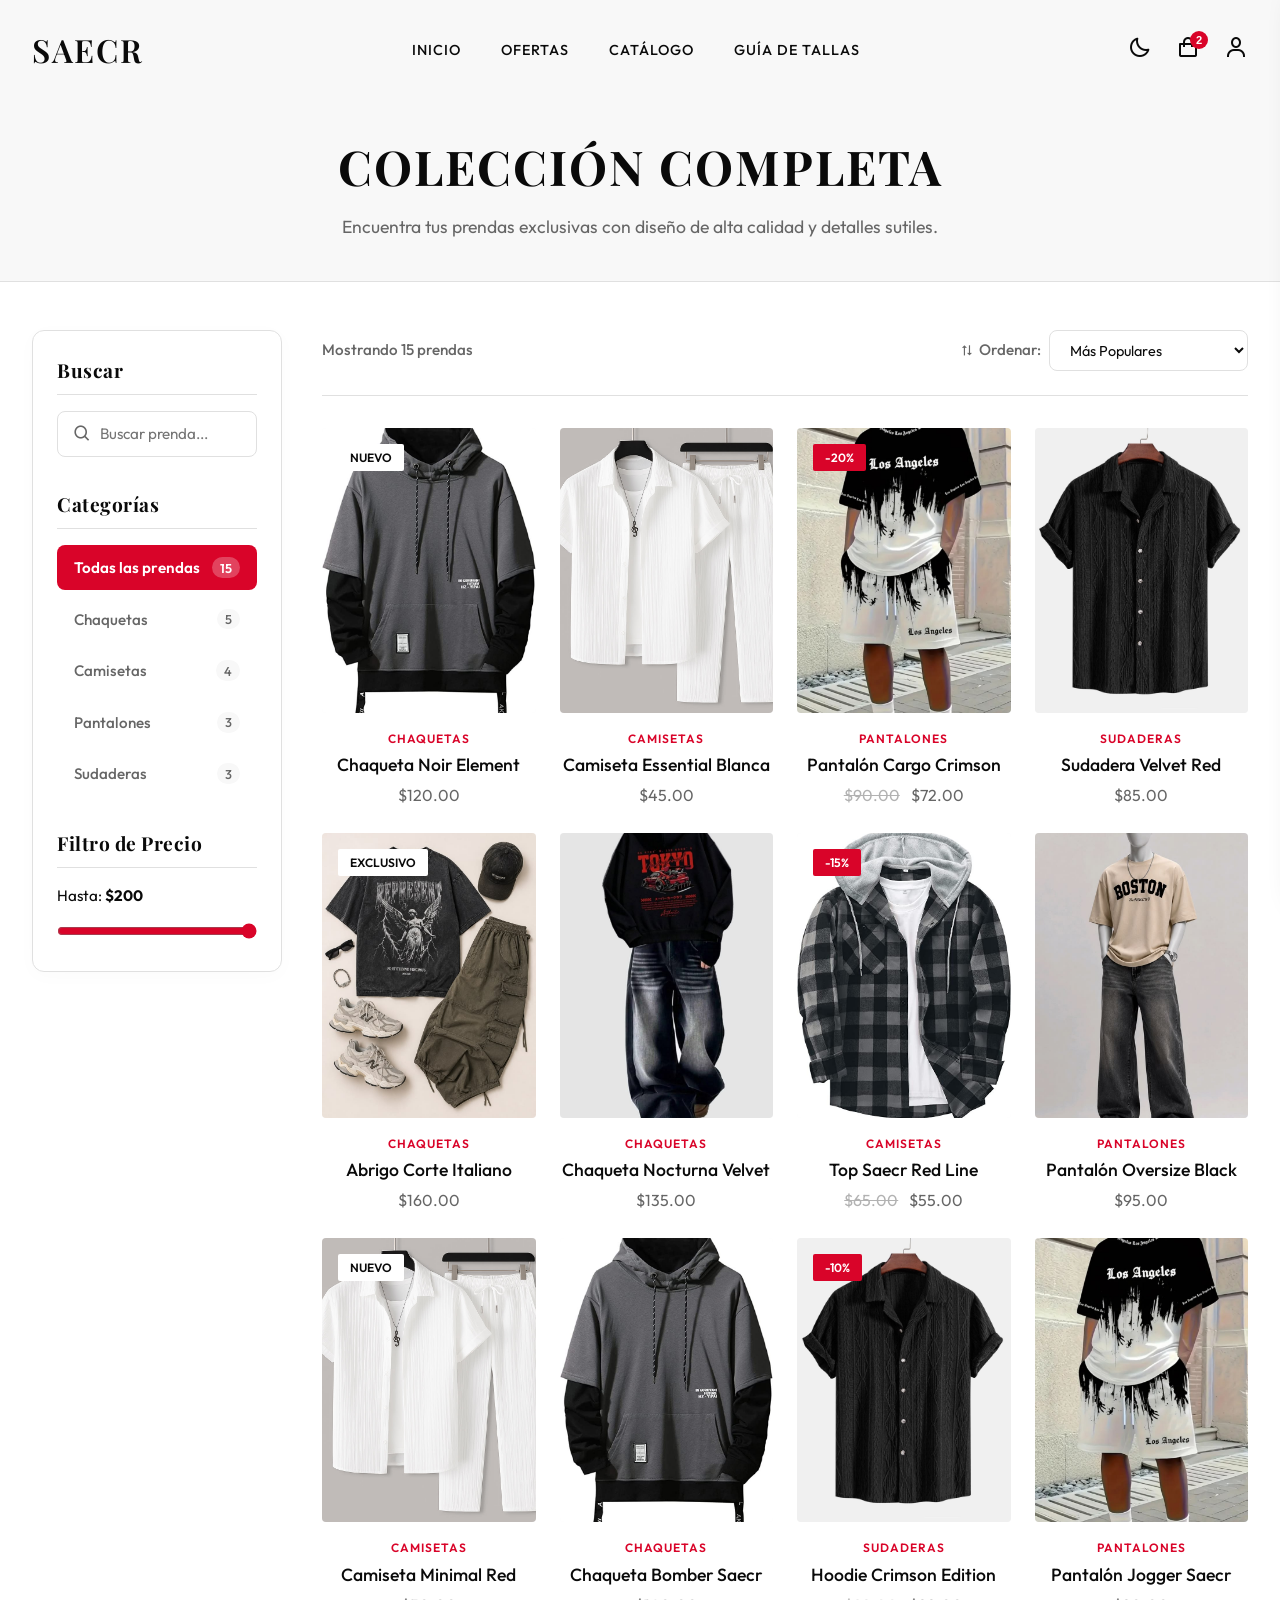
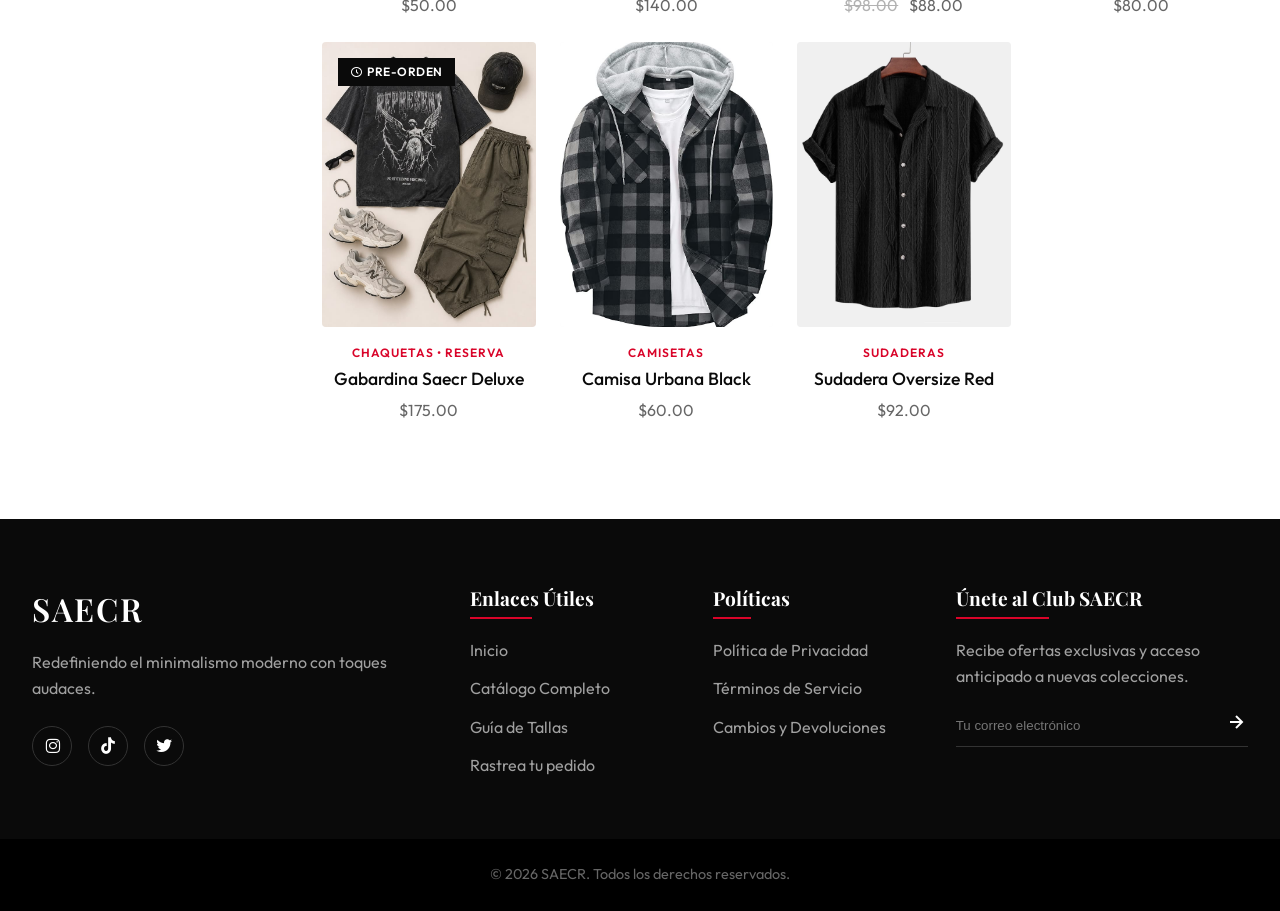
==== catalogo.html @ e9c56025 "Base" ====
<!DOCTYPE html>
<html lang="es">
<head>
    <meta charset="UTF-8">
    <meta name="viewport" content="width=device-width, initial-scale=1.0">
    <title>SAECR | Catálogo Completo</title>
    <!-- Google Fonts -->
    <link rel="preconnect" href="https://fonts.googleapis.com">
    <link rel="preconnect" href="https://fonts.gstatic.com" crossorigin>
    <link href="https://fonts.googleapis.com/css2?family=Outfit:wght@300;400;500;600&family=Playfair+Display:ital,wght@0,400;0,600;1,400&display=swap" rel="stylesheet">
    <!-- Boxicons -->
    <link href='https://unpkg.com/boxicons@2.1.4/css/boxicons.min.css' rel='stylesheet'>
    <link rel="stylesheet" href="styles.css">
</head>
<body class="light-mode">
    <!-- Navigation -->
    <nav class="navbar scrolled" id="navbar">
        <div class="nav-container">
            <a href="index.html" class="logo">SAECR</a>
            <ul class="nav-links">
                <li><a href="index.html#inicio">Inicio</a></li>
                <li><a href="index.html#ofertas">Ofertas</a></li>
                <li><a href="catalogo.html" class="active">Catálogo</a></li>
                <li><a href="tallas.html">Guía de Tallas</a></li>
            </ul>
            <div class="nav-actions">
                <button id="theme-toggle" class="icon-btn" aria-label="Cambiar tema">
                    <i class='bx bx-moon'></i>
                </button>
                <button class="icon-btn cart-toggle-btn" aria-label="Carrito" id="cart-toggle">
                    <i class='bx bx-shopping-bag'></i>
                    <span class="cart-count-badge">2</span>
                </button>
                <a href="perfil.html" class="icon-btn" id="user-btn" title="Mi Cuenta / Iniciar Sesión">
                    <i class='bx bx-user'></i>
                </a>
                <button class="icon-btn mobile-toggle" id="mobile-toggle">
                    <i class='bx bx-menu'></i>
                </button>
            </div>
        </div>
    </nav>

    <!-- Mobile Menu Overlay -->
    <div class="mobile-menu" id="mobile-menu">
        <ul class="mobile-links">
            <li><a href="index.html#inicio">Inicio</a></li>
            <li><a href="index.html#ofertas">Ofertas</a></li>
            <li><a href="catalogo.html">Catálogo</a></li>
            <li><a href="tallas.html">Guía de Tallas</a></li>
        </ul>
    </div>

    <!-- Catalog Page Header -->
    <header class="catalog-header-banner">
        <div class="container">
            <h1 class="catalog-header-title">COLECCIÓN COMPLETA</h1>
            <p class="catalog-header-subtitle">Encuentra tus prendas exclusivas con diseño de alta calidad y detalles sutiles.</p>
        </div>
    </header>

    <!-- Main Catalog Section with Sidebar -->
    <main class="section catalog-main-section">
        <div class="container catalog-layout">
            
            <!-- Sidebar Filters (Panel Lateral) -->
            <aside class="catalog-sidebar">
                <div class="sidebar-block">
                    <h3 class="sidebar-title">Buscar</h3>
                    <div class="search-box">
                        <i class='bx bx-search search-icon'></i>
                        <input type="text" id="catalog-search" placeholder="Buscar prenda...">
                    </div>
                </div>

                <div class="sidebar-block">
                    <h3 class="sidebar-title">Categorías</h3>
                    <ul class="category-list" id="category-filters">
                        <li>
                            <button class="category-link active" data-category="todos">
                                <span>Todas las prendas</span>
                                <span class="category-count">15</span>
                            </button>
                        </li>
                        <li>
                            <button class="category-link" data-category="chaquetas">
                                <span>Chaquetas</span>
                                <span class="category-count">5</span>
                            </button>
                        </li>
                        <li>
                            <button class="category-link" data-category="camisetas">
                                <span>Camisetas</span>
                                <span class="category-count">4</span>
                            </button>
                        </li>
                        <li>
                            <button class="category-link" data-category="pantalones">
                                <span>Pantalones</span>
                                <span class="category-count">3</span>
                            </button>
                        </li>
                        <li>
                            <button class="category-link" data-category="sudaderas">
                                <span>Sudaderas</span>
                                <span class="category-count">3</span>
                            </button>
                        </li>
                    </ul>
                </div>

                <div class="sidebar-block">
                    <h3 class="sidebar-title">Filtro de Precio</h3>
                    <div class="price-filter">
                        <div class="price-range-labels">
                            <span>Hasta: <strong id="price-value">$200</strong></span>
                        </div>
                        <input type="range" id="price-range" min="30" max="200" value="200" step="5">
                    </div>
                </div>
            </aside>

            <!-- Main Content Area -->
            <section class="catalog-content">
                <!-- Top Control Bar -->
                <div class="catalog-top-bar">
                    <span id="product-count" class="product-count">Mostrando 15 prendas</span>
                    
                    <div class="sort-box">
                        <label for="sort-select"><i class='bx bx-sort-alt-2'></i> Ordenar:</label>
                        <select id="sort-select">
                            <option value="popular">Más Populares</option>
                            <option value="low-high">Precio: Menor a Mayor</option>
                            <option value="high-low">Precio: Mayor a Menor</option>
                            <option value="name">Nombre: A - Z</option>
                        </select>
                    </div>
                </div>

                <!-- Product Grid -->
                <div class="product-grid catalog-grid-layout" id="catalog-grid">
                    <!-- Product 1 -->
                    <div class="product-card catalog-item" data-category="chaquetas" data-name="chaqueta noir element" data-price="120">
                        <div class="product-image-wrapper">
                            <a href="producto.html"><img src="img/811127fc3b06ed0d25fab4647ac7745e.jpg" alt="Chaqueta Noir Element" class="product-img main-img"></a>
                            <div class="product-badges">
                                <span class="badge badge-new">Nuevo</span>
                            </div>
                            <button class="add-to-cart-btn"><i class='bx bx-shopping-bag'></i> Agregar</button>
                        </div>
                        <div class="product-info">
                            <span class="product-category-tag">Chaquetas</span>
                            <h3 class="product-name"><a href="producto.html">Chaqueta Noir Element</a></h3>
                            <p class="product-price">$120.00</p>
                        </div>
                    </div>

                    <!-- Product 2 -->
                    <div class="product-card catalog-item" data-category="camisetas" data-name="camiseta essential blanca" data-price="45">
                        <div class="product-image-wrapper">
                            <a href="producto.html"><img src="img/92c0b1f370799be083c30d45b7eeafc8.jpg" alt="Camiseta Essential Blanca" class="product-img main-img"></a>
                            <button class="add-to-cart-btn"><i class='bx bx-shopping-bag'></i> Agregar</button>
                        </div>
                        <div class="product-info">
                            <span class="product-category-tag">Camisetas</span>
                            <h3 class="product-name"><a href="producto.html">Camiseta Essential Blanca</a></h3>
                            <p class="product-price">$45.00</p>
                        </div>
                    </div>

                    <!-- Product 3 -->
                    <div class="product-card catalog-item" data-category="pantalones" data-name="pantalon cargo crimson" data-price="72">
                        <div class="product-image-wrapper">
                            <a href="producto.html"><img src="img/ae776e731c3643b9effc28e7f2017b68.jpg" alt="Pantalón Cargo Crimson" class="product-img main-img"></a>
                            <div class="product-badges">
                                <span class="badge badge-sale">-20%</span>
                            </div>
                            <button class="add-to-cart-btn"><i class='bx bx-shopping-bag'></i> Agregar</button>
                        </div>
                        <div class="product-info">
                            <span class="product-category-tag">Pantalones</span>
                            <h3 class="product-name"><a href="producto.html">Pantalón Cargo Crimson</a></h3>
                            <p class="product-price"><span class="old-price">$90.00</span> $72.00</p>
                        </div>
                    </div>

                    <!-- Product 4 -->
                    <div class="product-card catalog-item" data-category="sudaderas" data-name="sudadera velvet red" data-price="85">
                        <div class="product-image-wrapper">
                            <a href="producto.html"><img src="img/bb1aa6fafc914b858361d48c7322bf22.jpg" alt="Sudadera Velvet Red" class="product-img main-img"></a>
                            <button class="add-to-cart-btn"><i class='bx bx-shopping-bag'></i> Agregar</button>
                        </div>
                        <div class="product-info">
                            <span class="product-category-tag">Sudaderas</span>
                            <h3 class="product-name"><a href="producto.html">Sudadera Velvet Red</a></h3>
                            <p class="product-price">$85.00</p>
                        </div>
                    </div>

                    <!-- Product 5 -->
                    <div class="product-card catalog-item" data-category="chaquetas" data-name="abrigo corte italiano" data-price="160">
                        <div class="product-image-wrapper">
                            <a href="producto.html"><img src="img/489f96b5937737e738f3c1789f232bcb.jpg" alt="Abrigo Corte Italiano" class="product-img main-img"></a>
                            <div class="product-badges">
                                <span class="badge badge-new">Exclusivo</span>
                            </div>
                            <button class="add-to-cart-btn"><i class='bx bx-shopping-bag'></i> Agregar</button>
                        </div>
                        <div class="product-info">
                            <span class="product-category-tag">Chaquetas</span>
                            <h3 class="product-name"><a href="producto.html">Abrigo Corte Italiano</a></h3>
                            <p class="product-price">$160.00</p>
                        </div>
                    </div>

                    <!-- Product 6 -->
                    <div class="product-card catalog-item" data-category="chaquetas" data-name="chaqueta nocturna velvet" data-price="135">
                        <div class="product-image-wrapper">
                            <a href="producto.html"><img src="img/6410aaca8434f0db8516faca33340e44.jpg" alt="Chaqueta Nocturna Velvet" class="product-img main-img"></a>
                            <button class="add-to-cart-btn"><i class='bx bx-shopping-bag'></i> Agregar</button>
                        </div>
                        <div class="product-info">
                            <span class="product-category-tag">Chaquetas</span>
                            <h3 class="product-name"><a href="producto.html">Chaqueta Nocturna Velvet</a></h3>
                            <p class="product-price">$135.00</p>
                        </div>
                    </div>

                    <!-- Product 7 -->
                    <div class="product-card catalog-item" data-category="camisetas" data-name="top saecr red line" data-price="55">
                        <div class="product-image-wrapper">
                            <a href="producto.html"><img src="img/ddde149b1134c4387cd174a99b8d2e31.jpg" alt="Top Saecr Red Line" class="product-img main-img"></a>
                            <div class="product-badges">
                                <span class="badge badge-sale">-15%</span>
                            </div>
                            <button class="add-to-cart-btn"><i class='bx bx-shopping-bag'></i> Agregar</button>
                        </div>
                        <div class="product-info">
                            <span class="product-category-tag">Camisetas</span>
                            <h3 class="product-name"><a href="producto.html">Top Saecr Red Line</a></h3>
                            <p class="product-price"><span class="old-price">$65.00</span> $55.00</p>
                        </div>
                    </div>

                    <!-- Product 8 -->
                    <div class="product-card catalog-item" data-category="pantalones" data-name="pantalon saecr oversize black" data-price="95">
                        <div class="product-image-wrapper">
                            <a href="producto.html"><img src="img/bbeba3902ab4b259335b31585e0369e6.jpg" alt="Pantalón Oversize Black" class="product-img main-img"></a>
                            <button class="add-to-cart-btn"><i class='bx bx-shopping-bag'></i> Agregar</button>
                        </div>
                        <div class="product-info">
                            <span class="product-category-tag">Pantalones</span>
                            <h3 class="product-name"><a href="producto.html">Pantalón Oversize Black</a></h3>
                            <p class="product-price">$95.00</p>
                        </div>
                    </div>

                    <!-- Product 9 -->
                    <div class="product-card catalog-item" data-category="camisetas" data-name="camiseta saecr minimal red" data-price="50">
                        <div class="product-image-wrapper">
                            <a href="producto.html"><img src="img/92c0b1f370799be083c30d45b7eeafc8.jpg" alt="Camiseta Minimal Red" class="product-img main-img"></a>
                            <div class="product-badges">
                                <span class="badge badge-new">Nuevo</span>
                            </div>
                            <button class="add-to-cart-btn"><i class='bx bx-shopping-bag'></i> Agregar</button>
                        </div>
                        <div class="product-info">
                            <span class="product-category-tag">Camisetas</span>
                            <h3 class="product-name"><a href="producto.html">Camiseta Minimal Red</a></h3>
                            <p class="product-price">$50.00</p>
                        </div>
                    </div>

                    <!-- Product 10 -->
                    <div class="product-card catalog-item" data-category="chaquetas" data-name="chaqueta bomber saecr" data-price="140">
                        <div class="product-image-wrapper">
                            <a href="producto.html"><img src="img/811127fc3b06ed0d25fab4647ac7745e.jpg" alt="Chaqueta Bomber Saecr" class="product-img main-img"></a>
                            <button class="add-to-cart-btn"><i class='bx bx-shopping-bag'></i> Agregar</button>
                        </div>
                        <div class="product-info">
                            <span class="product-category-tag">Chaquetas</span>
                            <h3 class="product-name"><a href="producto.html">Chaqueta Bomber Saecr</a></h3>
                            <p class="product-price">$140.00</p>
                        </div>
                    </div>

                    <!-- Product 11 -->
                    <div class="product-card catalog-item" data-category="sudaderas" data-name="hoodie crimson edition" data-price="88">
                        <div class="product-image-wrapper">
                            <a href="producto.html"><img src="img/bb1aa6fafc914b858361d48c7322bf22.jpg" alt="Hoodie Crimson Edition" class="product-img main-img"></a>
                            <div class="product-badges">
                                <span class="badge badge-sale">-10%</span>
                            </div>
                            <button class="add-to-cart-btn"><i class='bx bx-shopping-bag'></i> Agregar</button>
                        </div>
                        <div class="product-info">
                            <span class="product-category-tag">Sudaderas</span>
                            <h3 class="product-name"><a href="producto.html">Hoodie Crimson Edition</a></h3>
                            <p class="product-price"><span class="old-price">$98.00</span> $88.00</p>
                        </div>
                    </div>

                    <!-- Product 12 -->
                    <div class="product-card catalog-item" data-category="pantalones" data-name="pantalon jogger saecr" data-price="80">
                        <div class="product-image-wrapper">
                            <a href="producto.html"><img src="img/ae776e731c3643b9effc28e7f2017b68.jpg" alt="Pantalón Jogger Saecr" class="product-img main-img"></a>
                            <button class="add-to-cart-btn"><i class='bx bx-shopping-bag'></i> Agregar</button>
                        </div>
                        <div class="product-info">
                            <span class="product-category-tag">Pantalones</span>
                            <h3 class="product-name"><a href="producto.html">Pantalón Jogger Saecr</a></h3>
                            <p class="product-price">$80.00</p>
                        </div>
                    </div>

                    <!-- Product 13 -->
                    <div class="product-card catalog-item" data-category="chaquetas" data-name="gabardina saecr deluxe" data-price="175">
                        <div class="product-image-wrapper">
                            <a href="producto.html"><img src="img/489f96b5937737e738f3c1789f232bcb.jpg" alt="Gabardina Saecr Deluxe" class="product-img main-img"></a>
                            <div class="product-badges">
                                <span class="badge badge-preorder"><i class='bx bx-time-five'></i> Pre-Orden</span>
                            </div>
                            <button class="add-to-cart-btn"><i class='bx bx-time-five'></i> Pre-Ordenar</button>
                        </div>
                        <div class="product-info">
                            <span class="product-category-tag">Chaquetas • Reserva</span>
                            <h3 class="product-name"><a href="producto.html">Gabardina Saecr Deluxe</a></h3>
                            <p class="product-price">$175.00</p>
                        </div>
                    </div>

                    <!-- Product 14 -->
                    <div class="product-card catalog-item" data-category="camisetas" data-name="camisa urbana saecr black" data-price="60">
                        <div class="product-image-wrapper">
                            <a href="producto.html"><img src="img/ddde149b1134c4387cd174a99b8d2e31.jpg" alt="Camisa Urbana Black" class="product-img main-img"></a>
                            <button class="add-to-cart-btn"><i class='bx bx-shopping-bag'></i> Agregar</button>
                        </div>
                        <div class="product-info">
                            <span class="product-category-tag">Camisetas</span>
                            <h3 class="product-name"><a href="producto.html">Camisa Urbana Black</a></h3>
                            <p class="product-price">$60.00</p>
                        </div>
                    </div>

                    <!-- Product 15 -->
                    <div class="product-card catalog-item" data-category="sudaderas" data-name="sudadera saecr oversize red" data-price="92">
                        <div class="product-image-wrapper">
                            <a href="producto.html"><img src="img/bb1aa6fafc914b858361d48c7322bf22.jpg" alt="Sudadera Oversize Red" class="product-img main-img"></a>
                            <button class="add-to-cart-btn"><i class='bx bx-shopping-bag'></i> Agregar</button>
                        </div>
                        <div class="product-info">
                            <span class="product-category-tag">Sudaderas</span>
                            <h3 class="product-name"><a href="producto.html">Sudadera Oversize Red</a></h3>
                            <p class="product-price">$92.00</p>
                        </div>
                    </div>
                </div>

                <!-- No Results Message -->
                <div id="no-results" class="no-results-msg" style="display: none;">
                    <i class='bx bx-search-alt-2'></i>
                    <h3>No se encontraron resultados</h3>
                    <p>Intenta buscando con otro nombre o ajustando los filtros laterales.</p>
                </div>
            </section>
        </div>
    </main>

    <!-- Footer -->
    <footer class="footer">
        <div class="container footer-grid">
            <div class="footer-brand">
                <h2 class="logo">SAECR</h2>
                <p>Redefiniendo el minimalismo moderno con toques audaces.</p>
                <div class="social-links">
                    <a href="#"><i class='bx bxl-instagram'></i></a>
                    <a href="#"><i class='bx bxl-tiktok'></i></a>
                    <a href="#"><i class='bx bxl-twitter'></i></a>
                </div>
            </div>
            <div class="footer-links">
                <h3>Enlaces Útiles</h3>
                <ul>
                    <li><a href="index.html#inicio">Inicio</a></li>
                    <li><a href="catalogo.html">Catálogo Completo</a></li>
                    <li><a href="index.html#tallas">Guía de Tallas</a></li>
                    <li><a href="#">Rastrea tu pedido</a></li>
                </ul>
            </div>
            <div class="footer-links">
                <h3>Políticas</h3>
                <ul>
                    <li><a href="#">Política de Privacidad</a></li>
                    <li><a href="#">Términos de Servicio</a></li>
                    <li><a href="#">Cambios y Devoluciones</a></li>
                </ul>
            </div>
            <div class="footer-newsletter">
                <h3>Únete al Club SAECR</h3>
                <p>Recibe ofertas exclusivas y acceso anticipado a nuevas colecciones.</p>
                <form class="newsletter-form">
                    <input type="email" placeholder="Tu correo electrónico" required>
                    <button type="submit"><i class='bx bx-right-arrow-alt'></i></button>
                </form>
            </div>
        </div>
        <div class="footer-bottom">
            <p>&copy; 2026 SAECR. Todos los derechos reservados.</p>
    <!-- Side Shopping Cart Drawer (Carrito de Compras Flotante) -->
    <div class="cart-overlay" id="cart-overlay"></div>
    <aside class="cart-drawer" id="cart-drawer">
        <div class="cart-drawer-header">
            <h3><i class='bx bx-shopping-bag'></i> Mi Carrito (<span id="cart-drawer-count">2</span>)</h3>
            <button class="close-cart-btn" id="close-cart"><i class='bx bx-x'></i></button>
        </div>

        <div class="cart-drawer-items" id="cart-drawer-items">
            <!-- Item 1 -->
            <div class="cart-item">
                <a href="producto.html"><img src="img/811127fc3b06ed0d25fab4647ac7745e.jpg" alt="Chaqueta Noir Element" class="cart-item-img"></a>
                <div class="cart-item-details">
                    <span class="cart-item-category">Colección Urbana</span>
                    <h4 class="cart-item-title"><a href="producto.html">Chaqueta Noir Element</a></h4>
                    <span class="cart-item-meta">Talla: <strong>M</strong> | Color: <strong>Negro Noir</strong></span>
                    <span class="cart-item-meta">Ref: #SAE-811</span>
                    <div class="cart-item-price-row">
                        <span class="cart-item-price">$120.00</span>
                        <div class="cart-item-qty">
                            <button class="item-qty-btn decrease-qty"><i class='bx bx-minus'></i></button>
                            <span class="item-qty">1</span>
                            <button class="item-qty-btn increase-qty"><i class='bx bx-plus'></i></button>
                        </div>
                    </div>
                    <a href="producto.html" class="cart-view-detail-btn"><i class='bx bx-show-alt'></i> Ver detalle completo</a>
                </div>
                <button class="remove-item-btn" title="Eliminar"><i class='bx bx-trash'></i></button>
            </div>

            <!-- Item 2 -->
            <div class="cart-item">
                <a href="producto.html"><img src="img/92c0b1f370799be083c30d45b7eeafc8.jpg" alt="Camiseta Essential Blanca" class="cart-item-img"></a>
                <div class="cart-item-details">
                    <span class="cart-item-category">Básicos SAECR</span>
                    <h4 class="cart-item-title"><a href="producto.html">Camiseta Essential Blanca</a></h4>
                    <span class="cart-item-meta">Talla: <strong>L</strong> | Color: <strong>Blanco Marfil</strong></span>
                    <span class="cart-item-meta">Ref: #SAE-92c</span>
                    <div class="cart-item-price-row">
                        <span class="cart-item-price">$45.00</span>
                        <div class="cart-item-qty">
                            <button class="item-qty-btn decrease-qty"><i class='bx bx-minus'></i></button>
                            <span class="item-qty">1</span>
                            <button class="item-qty-btn increase-qty"><i class='bx bx-plus'></i></button>
                        </div>
                    </div>
                    <a href="producto.html" class="cart-view-detail-btn"><i class='bx bx-show-alt'></i> Ver detalle completo</a>
                </div>
                <button class="remove-item-btn" title="Eliminar"><i class='bx bx-trash'></i></button>
            </div>
        </div>

        <div class="cart-drawer-footer">
            <div class="cart-summary-line">
                <span>Subtotal</span>
                <strong id="cart-subtotal">$165.00</strong>
            </div>
            <div class="cart-summary-line">
                <span>Envío</span>
                <span class="free-shipping-tag">Gratis</span>
            </div>
            <p class="cart-tax-notice">Impuestos calculados en la pantalla de pago.</p>

            <button class="btn btn-primary checkout-btn">Proceder al Pago <i class='bx bx-right-arrow-alt'></i></button>
            <a href="catalogo.html" class="continue-shopping">Continuar Comprando</a>
        </div>
    </aside>

    <script src="script.js"></script>
    <script src="catalogo.js"></script>
</body>
</html>
---- styles.css ----
/* Base & Variables */
:root {
    --font-primary: 'Outfit', sans-serif;
    --font-secondary: 'Playfair Display', serif;

    /* Light Mode */
    --bg-color: #ffffff;
    --bg-secondary: #f8f8f8;
    --text-color: #0a0a0a;
    --text-muted: #666666;
    --primary-color: #d90429;
    /* Elegant Red */
    --primary-hover: #ef233c;
    --border-color: #e0e0e0;
    --card-bg: #ffffff;

    --transition-slow: all 0.5s cubic-bezier(0.25, 0.8, 0.25, 1);
    --transition-fast: all 0.3s ease;
}

body.dark-mode {
    --bg-color: #0a0a0a;
    --bg-secondary: #141414;
    --text-color: #ffffff;
    --text-muted: #a0a0a0;
    --primary-color: #ef233c;
    --primary-hover: #d90429;
    --border-color: #333333;
    --card-bg: #111111;
}

* {
    margin: 0;
    padding: 0;
    box-sizing: border-box;
}

html {
    scroll-behavior: smooth;
}

/* Custom Sleek & Modern Scrollbar */
::-webkit-scrollbar {
    width: 8px;
    height: 8px;
}

::-webkit-scrollbar-track {
    background: var(--bg-color);
}

::-webkit-scrollbar-thumb {
    background: var(--border-color);
    border-radius: 10px;
    border: 2px solid var(--bg-color);
    transition: background 0.3s ease;
}

::-webkit-scrollbar-thumb:hover {
    background: var(--primary-color);
}

/* Firefox Scrollbar Styling */
* {
    scrollbar-width: thin;
    scrollbar-color: var(--border-color) var(--bg-color);
}

body {
    font-family: var(--font-primary);
    background-color: var(--bg-color);
    color: var(--text-color);
    line-height: 1.6;
    transition: background-color 0.4s ease, color 0.4s ease;
    overflow-x: hidden;
}

a {
    text-decoration: none;
    color: inherit;
    transition: var(--transition-fast);
}

ul {
    list-style: none;
}

.container {
    max-width: 1280px;
    margin: 0 auto;
    padding: 0 2rem;
}

.section {
    padding: 6rem 0;
}

.bg-secondary {
    background-color: var(--bg-secondary);
}

.section-header {
    margin-bottom: 3rem;
    display: flex;
    justify-content: space-between;
    align-items: flex-end;
}

.section-header.center {
    justify-content: center;
    align-items: center;
    text-align: center;
    flex-direction: column;
}

.section-title {
    font-family: var(--font-secondary);
    font-size: 2.5rem;
    font-weight: 600;
    letter-spacing: -0.02em;
}

.section-subtitle {
    color: var(--text-muted);
    margin-top: 0.5rem;
    font-size: 1.1rem;
}

.view-all {
    font-weight: 500;
    display: flex;
    align-items: center;
    gap: 0.5rem;
    color: var(--text-muted);
}

.view-all:hover {
    color: var(--primary-color);
}

/* Buttons */
.btn {
    display: inline-block;
    padding: 1rem 2rem;
    font-size: 1rem;
    font-weight: 500;
    text-transform: uppercase;
    letter-spacing: 1px;
    border: none;
    cursor: pointer;
    transition: var(--transition-fast);
}

.btn-primary {
    background-color: var(--primary-color);
    color: #ffffff;
}

.btn-primary:hover {
    background-color: var(--primary-hover);
    transform: translateY(-2px);
    box-shadow: 0 10px 20px rgba(217, 4, 41, 0.2);
}

.icon-btn {
    background: transparent;
    border: none;
    color: var(--text-color);
    font-size: 1.5rem;
    cursor: pointer;
    transition: var(--transition-fast);
}

.icon-btn:hover {
    color: var(--primary-color);
}

/* Navigation */
.navbar {
    position: fixed;
    top: 0;
    left: 0;
    width: 100%;
    z-index: 1000;
    padding: 1.5rem 0;
    transition: var(--transition-fast);
    background: transparent;
}

.navbar.scrolled {
    background: rgba(var(--bg-color), 0.9);
    backdrop-filter: blur(10px);
    -webkit-backdrop-filter: blur(10px);
    padding: 1rem 0;
    background-color: var(--bg-color);
    /* Fallback */
    box-shadow: 0 2px 10px rgba(0, 0, 0, 0.05);
}

body.dark-mode .navbar.scrolled {
    box-shadow: 0 2px 10px rgba(0, 0, 0, 0.5);
}

.nav-container {
    max-width: 1400px;
    margin: 0 auto;
    padding: 0 2rem;
    display: flex;
    justify-content: space-between;
    align-items: center;
}

.logo {
    font-family: var(--font-secondary);
    font-size: 2rem;
    font-weight: 600;
    letter-spacing: 2px;
}

.nav-links {
    display: flex;
    gap: 2.5rem;
}

.nav-links a {
    font-weight: 500;
    text-transform: uppercase;
    letter-spacing: 1px;
    font-size: 0.9rem;
    position: relative;
}

.nav-links a::after {
    content: '';
    position: absolute;
    bottom: -5px;
    left: 0;
    width: 0;
    height: 2px;
    background-color: var(--primary-color);
    transition: var(--transition-fast);
}

.nav-links a:hover::after {
    width: 100%;
}

.nav-actions {
    display: flex;
    gap: 1.5rem;
    align-items: center;
}

.mobile-toggle {
    display: none;
}

.mobile-menu {
    position: fixed;
    top: 0;
    left: 0;
    width: 100%;
    height: 100vh;
    background-color: var(--bg-color);
    z-index: 999;
    display: flex;
    align-items: center;
    justify-content: center;
    opacity: 0;
    visibility: hidden;
    transition: var(--transition-fast);
}

.mobile-menu.active {
    opacity: 1;
    visibility: visible;
}

.mobile-links {
    text-align: center;
    display: flex;
    flex-direction: column;
    gap: 2rem;
}

.mobile-links a {
    font-family: var(--font-secondary);
    font-size: 2rem;
}

/* Hero Header / Brand Banner */
.hero-section {
    position: relative;
    height: 85vh;
    min-height: 550px;
    overflow: hidden;
    background-size: cover;
    background-position: center;
    display: flex;
    align-items: center;
    justify-content: center;
}

.hero-overlay {
    position: absolute;
    inset: 0;
    background: linear-gradient(180deg, rgba(0, 0, 0, 0.4) 0%, rgba(0, 0, 0, 0.7) 100%);
}

.hero-content {
    position: relative;
    z-index: 2;
    text-align: center;
    color: #ffffff;
    max-width: 850px;
    padding: 0 2rem;
}

.hero-badge {
    display: inline-block;
    padding: 0.4rem 1.2rem;
    font-size: 0.85rem;
    font-weight: 600;
    letter-spacing: 2px;
    background: rgba(255, 255, 255, 0.15);
    backdrop-filter: blur(8px);
    border: 1px solid rgba(255, 255, 255, 0.3);
    border-radius: 30px;
    margin-bottom: 1.5rem;
    color: #ffffff;
}

.hero-title {
    font-family: var(--font-secondary);
    font-size: 6rem;
    line-height: 1;
    letter-spacing: 4px;
    margin-bottom: 1rem;
    text-shadow: 0 4px 15px rgba(0, 0, 0, 0.4);
}

.hero-subtitle {
    font-size: 1.3rem;
    margin-bottom: 2.5rem;
    font-weight: 300;
    letter-spacing: 1px;
    color: rgba(255, 255, 255, 0.9);
}

.hero-cta-group {
    display: flex;
    gap: 1.2rem;
    justify-content: center;
    flex-wrap: wrap;
}

.btn-outline {
    background: transparent;
    border: 1px solid #ffffff;
    color: #ffffff;
}

.btn-outline:hover {
    background: #ffffff;
    color: #000000;
    transform: translateY(-2px);
}

/* Offers Carousel Section */
.offers-carousel-section {
    padding: 4rem 0 6rem 0;
}

.carousel-wrapper {
    position: relative;
    height: 480px;
    border-radius: 16px;
    overflow: hidden;
    box-shadow: 0 20px 45px rgba(0, 0, 0, 0.18);
    user-select: none;
    -webkit-user-select: none;
}

.carousel-container {
    width: 100%;
    height: 100%;
    position: relative;
}

.carousel-slide {
    position: absolute;
    top: 0;
    left: 0;
    width: 100%;
    height: 100%;
    background-size: cover;
    background-position: center;
    opacity: 0;
    transition: opacity 0.8s cubic-bezier(0.4, 0, 0.2, 1), transform 0.8s cubic-bezier(0.4, 0, 0.2, 1);
    transform: scale(1.03);
    display: flex;
    align-items: center;
    justify-content: center;
}

.carousel-slide::before {
    content: '';
    position: absolute;
    inset: 0;
    background: linear-gradient(90deg, rgba(0, 0, 0, 0.75) 0%, rgba(0, 0, 0, 0.2) 100%);
}

.carousel-slide.active {
    opacity: 1;
    z-index: 1;
    transform: scale(1);
}

.carousel-content {
    position: relative;
    z-index: 2;
    text-align: left;
    color: #ffffff;
    max-width: 650px;
    padding: 0 3.5rem;
    margin-right: auto;
}

.slide-title {
    font-family: var(--font-secondary);
    font-size: 3rem;
    line-height: 1.15;
    margin: 1rem 0;
    text-shadow: 0 2px 10px rgba(0, 0, 0, 0.3);
}

.slide-subtitle {
    font-size: 1.15rem;
    margin-bottom: 2rem;
    color: rgba(255, 255, 255, 0.9);
}

.carousel-indicators {
    position: absolute;
    bottom: 25px;
    left: 50%;
    transform: translateX(-50%);
    z-index: 3;
    display: flex;
    gap: 10px;
    background: rgba(0, 0, 0, 0.3);
    padding: 6px 14px;
    border-radius: 20px;
    backdrop-filter: blur(5px);
}

.indicator {
    width: 25px;
    height: 4px;
    background: rgba(255, 255, 255, 0.4);
    border-radius: 2px;
    cursor: pointer;
    transition: var(--transition-fast);
}

.indicator.active {
    background: var(--primary-color);
    width: 40px;
}

/* Marquee */
.offers-marquee {
    background-color: var(--primary-color);
    color: white;
    padding: 10px 0;
    overflow: hidden;
    white-space: nowrap;
    position: relative;
    font-size: 0.9rem;
    font-weight: 500;
    letter-spacing: 1px;
}

.marquee-content {
    display: inline-block;
    animation: marquee 20s linear infinite;
}

.marquee-content span {
    margin: 0 1rem;
}

.marquee-content .dot {
    opacity: 0.5;
}

@keyframes marquee {
    0% {
        transform: translateX(0);
    }

    100% {
        transform: translateX(-50%);
    }
}

/* Products Section */
.order-card-actions {
    display: flex;
    gap: 0.6rem;
    align-items: center;
    flex-wrap: wrap;
}

/* Expandable Order Tracking Box */
.order-tracking-box {
    background: var(--bg-secondary);
    border-top: 1px solid var(--border-color);
    padding: 1.5rem;
    display: none;
}

.order-tracking-box.open {
    display: block;
}

.tracking-header {
    display: flex;
    justify-content: space-between;
    align-items: center;
    font-size: 0.9rem;
    margin-bottom: 1.8rem;
    padding-bottom: 0.8rem;
    border-bottom: 1px dashed var(--border-color);
    flex-wrap: wrap;
    gap: 0.5rem;
}

.tracking-header strong {
    color: var(--primary-color);
}

.courier-ref {
    color: var(--text-muted);
}

/* Stepper Bar */
.tracking-stepper {
    display: flex;
    justify-content: space-between;
    position: relative;
    gap: 1rem;
}

.tracking-stepper::before {
    content: '';
    position: absolute;
    top: 20px;
    left: 40px;
    right: 40px;
    height: 3px;
    background: var(--border-color);
    z-index: 1;
}

.step {
    position: relative;
    z-index: 2;
    display: flex;
    flex-direction: column;
    align-items: center;
    flex: 1;
    text-align: center;
}

.step-icon {
    width: 42px;
    height: 42px;
    border-radius: 50%;
    background: var(--bg-color);
    border: 2px solid var(--border-color);
    color: var(--text-muted);
    display: flex;
    align-items: center;
    justify-content: center;
    font-size: 1.2rem;
    margin-bottom: 0.6rem;
    transition: var(--transition-fast);
}

.step.completed .step-icon {
    background: #2b9348;
    border-color: #2b9348;
    color: white;
}

.step.active .step-icon {
    background: var(--primary-color);
    border-color: var(--primary-color);
    color: white;
    box-shadow: 0 0 0 5px rgba(217, 4, 41, 0.2);
}

.step-label strong {
    display: block;
    font-size: 0.88rem;
    line-height: 1.2;
}

.step-label small {
    font-size: 0.78rem;
    color: var(--text-muted);
}

/* Receipt Details Modal */
.receipt-modal {
    position: fixed;
    top: 50%;
    left: 50%;
    transform: translate(-50%, -45%) scale(0.95);
    width: 92%;
    max-width: 650px;
    background: var(--bg-color);
    color: var(--text-color);
    border: 1px solid var(--border-color);
    border-radius: 14px;
    z-index: 1007;
    box-shadow: 0 25px 50px rgba(0,0,0,0.3);
    opacity: 0;
    visibility: hidden;
    transition: all 0.3s cubic-bezier(0.25, 0.8, 0.25, 1);
    max-height: 90vh;
    display: flex;
    flex-direction: column;
}

.receipt-modal.open {
    opacity: 1;
    visibility: visible;
    transform: translate(-50%, -50%) scale(1);
}

.receipt-modal-header {
    padding: 1.4rem 1.8rem;
    border-bottom: 1px solid var(--border-color);
    display: flex;
    justify-content: space-between;
    align-items: center;
}

.receipt-modal-header h3 {
    font-family: var(--font-secondary);
    font-size: 1.3rem;
}

.receipt-modal-header span {
    font-size: 0.8rem;
    color: var(--text-muted);
}

.receipt-modal-body {
    padding: 1.8rem;
    overflow-y: auto;
    flex: 1;
    display: flex;
    flex-direction: column;
    gap: 1.5rem;
}

.receipt-grid-two {
    display: grid;
    grid-template-columns: repeat(2, 1fr);
    gap: 1.2rem;
}

@media (max-width: 650px) {
    .receipt-grid-two {
        grid-template-columns: 1fr;
    }
}

.receipt-card-info {
    background: var(--bg-secondary);
    border: 1px solid var(--border-color);
    border-radius: 10px;
    padding: 1.2rem;
    display: flex;
    flex-direction: column;
    gap: 0.8rem;
}

.receipt-card-header {
    display: flex;
    align-items: center;
    gap: 0.8rem;
    padding-bottom: 0.6rem;
    border-bottom: 1px dashed var(--border-color);
}

.receipt-card-header .icon-box {
    width: 36px;
    height: 36px;
    border-radius: 8px;
    background: rgba(217, 4, 41, 0.1);
    color: var(--primary-color);
    display: flex;
    align-items: center;
    justify-content: center;
    font-size: 1.2rem;
    flex-shrink: 0;
}

.receipt-card-header strong {
    display: block;
    font-size: 0.92rem;
    line-height: 1.2;
}

.receipt-card-header small {
    font-size: 0.75rem;
    color: var(--text-muted);
}

.receipt-card-details {
    font-size: 0.86rem;
    line-height: 1.5;
    color: var(--text-color);
    display: flex;
    flex-direction: column;
    gap: 0.3rem;
}

.receipt-card-details p {
    margin: 0;
}

.user-name, .payment-method-name {
    font-weight: 600;
    color: var(--text-color);
    display: flex;
    align-items: center;
    gap: 0.4rem;
}

.visa-icon {
    font-size: 1.3rem;
    color: #1a1f71;
}

.txn-ref code {
    background: rgba(0,0,0,0.15);
    padding: 0.15rem 0.4rem;
    border-radius: 4px;
    font-size: 0.78rem;
}

.pay-status-pill {
    font-size: 0.75rem;
    font-weight: 600;
    padding: 0.25rem 0.6rem;
    border-radius: 12px;
    width: fit-content;
    margin-top: 0.4rem;
    display: inline-flex;
    align-items: center;
    gap: 0.3rem;
}

.pay-status-pill.paid {
    background: rgba(43, 147, 72, 0.15);
    color: #2b9348;
    border: 1px solid rgba(43, 147, 72, 0.3);
}

.tracking-code-pill {
    font-family: monospace;
    background: var(--card-bg);
    border: 1px solid var(--border-color);
    padding: 0.2rem 0.5rem;
    border-radius: 5px;
    font-weight: 600;
    font-size: 0.8rem;
    color: var(--primary-color);
    display: inline-flex;
    align-items: center;
    gap: 0.3rem;
}

.est-delivery-badge {
    margin-top: 0.3rem !important;
    font-size: 0.82rem;
    color: var(--text-color);
    display: flex;
    align-items: center;
    gap: 0.4rem;
}

.receipt-subtitle {
    font-size: 1.05rem;
    font-family: var(--font-secondary);
    display: flex;
    align-items: center;
    gap: 0.5rem;
}

.receipt-items-list {
    display: flex;
    flex-direction: column;
    gap: 1rem;
}

.receipt-item-row {
    display: flex;
    align-items: center;
    gap: 1.2rem;
    padding-bottom: 1rem;
    border-bottom: 1px solid var(--border-color);
}

.receipt-item-img {
    width: 65px;
    height: 85px;
    object-fit: cover;
    border-radius: 6px;
}

.receipt-item-meta {
    flex: 1;
    display: flex;
    flex-direction: column;
    gap: 0.2rem;
}

.receipt-item-meta strong {
    font-size: 0.95rem;
}

.receipt-item-meta span {
    font-size: 0.8rem;
    color: var(--text-muted);
}

.receipt-item-price {
    text-align: right;
    display: flex;
    flex-direction: column;
}

.receipt-item-price strong {
    font-size: 1.1rem;
}

.discount-tag {
    font-size: 0.75rem;
    color: var(--primary-color);
    font-weight: 600;
}

.receipt-summary-box {
    background: var(--bg-secondary);
    border: 1px solid var(--border-color);
    border-radius: 8px;
    padding: 1.2rem;
    display: flex;
    flex-direction: column;
    gap: 0.6rem;
}

.receipt-line {
    display: flex;
    justify-content: space-between;
    font-size: 0.9rem;
}

.receipt-line.total-line {
    border-top: 1px solid var(--border-color);
    padding-top: 0.6rem;
    font-size: 1.1rem;
    font-weight: 600;
}

.receipt-modal-footer {
    padding: 1.2rem 1.8rem;
    border-top: 1px solid var(--border-color);
    display: flex;
    justify-content: space-between;
    align-items: center;
}

.product-grid {
    display: grid;
    grid-template-columns: repeat(auto-fill, minmax(280px, 1fr));
    gap: 2rem;
}

.product-card {
    group: product;
}

.product-image-wrapper {
    position: relative;
    aspect-ratio: 3/4;
    overflow: hidden;
    background-color: var(--bg-secondary);
    margin-bottom: 1rem;
    border-radius: 4px;
}

.product-img {
    width: 100%;
    height: 100%;
    object-fit: cover;
    transition: var(--transition-slow);
}

.placeholder-img {
    display: flex;
    align-items: center;
    justify-content: center;
    background: linear-gradient(45deg, var(--bg-secondary), var(--border-color));
}

.placeholder-content {
    font-family: var(--font-secondary);
    font-size: 2rem;
    color: var(--text-muted);
    opacity: 0.3;
}

.product-card:hover .product-img {
    transform: scale(1.05);
}

.product-badges {
    position: absolute;
    top: 1rem;
    left: 1rem;
    display: flex;
    flex-direction: column;
    gap: 0.5rem;
}

.badge {
    padding: 0.25rem 0.75rem;
    font-size: 0.75rem;
    font-weight: 600;
    text-transform: uppercase;
    background: var(--bg-color);
    color: var(--text-color);
    border-radius: 2px;
}

.badge-sale {
    background: var(--primary-color);
    color: white;
}

.badge-preorder {
    background: var(--text-color);
    color: var(--bg-color);
    display: inline-flex;
    align-items: center;
    gap: 0.3rem;
    border-radius: 0;
    font-weight: 600;
    letter-spacing: 0.5px;
}

/* Pre-Order Notice Box */
.preorder-notice-box {
    background: var(--bg-secondary);
    border: 1px solid var(--border-color);
    border-left: 4px solid var(--text-color);
    border-radius: 0;
    padding: 1.25rem 1.5rem;
    margin: 1.5rem 0;
}

.preorder-notice-header {
    display: flex;
    align-items: center;
    gap: 0.5rem;
    color: var(--text-color);
    font-size: 0.95rem;
    margin-bottom: 0.4rem;
    text-transform: uppercase;
    letter-spacing: 0.5px;
}

.preorder-notice-box p {
    font-size: 0.9rem;
    color: var(--text-muted);
    line-height: 1.6;
}

/* Pre-Order Button (Theme-Adaptive & Sharp Edges) */
.btn-preorder {
    background: var(--text-color);
    color: var(--bg-color);
    border: 1px solid var(--text-color);
    padding: 1rem 1.5rem;
    font-family: var(--font-primary);
    font-weight: 600;
    font-size: 0.9rem;
    text-transform: uppercase;
    letter-spacing: 1px;
    border-radius: 0;
    cursor: pointer;
    display: inline-flex;
    align-items: center;
    justify-content: center;
    gap: 0.6rem;
    transition: var(--transition-fast);
}

.btn-preorder:hover {
    background: var(--bg-color);
    color: var(--text-color);
    border-color: var(--text-color);
}

.add-to-cart-btn {
    position: absolute;
    bottom: -50px;
    left: 0;
    width: 100%;
    padding: 1rem;
    background: var(--text-color);
    color: var(--bg-color);
    border: none;
    font-family: var(--font-primary);
    font-weight: 500;
    text-transform: uppercase;
    cursor: pointer;
    transition: var(--transition-fast);
    display: flex;
    align-items: center;
    justify-content: center;
    gap: 0.5rem;
}

.product-image-wrapper:hover .add-to-cart-btn {
    bottom: 0;
}

.add-to-cart-btn:hover {
    background: var(--primary-color);
    color: white;
}

.product-info {
    text-align: center;
}

.product-name {
    font-size: 1.1rem;
    font-weight: 500;
    margin-bottom: 0.25rem;
}

.product-price {
    color: var(--text-muted);
}

.old-price {
    text-decoration: line-through;
    opacity: 0.5;
    margin-right: 0.5rem;
}

/* Size Guide */
.size-guide-container {
    max-width: 800px;
    margin: 0 auto;
    background: var(--bg-color);
    padding: 2rem;
    border-radius: 8px;
    box-shadow: 0 10px 30px rgba(0, 0, 0, 0.05);
}

body.dark-mode .size-guide-container {
    box-shadow: 0 10px 30px rgba(0, 0, 0, 0.5);
}

.size-tabs {
    display: flex;
    justify-content: center;
    gap: 2rem;
    margin-bottom: 2rem;
    border-bottom: 1px solid var(--border-color);
}

.tab-btn {
    background: none;
    border: none;
    padding: 1rem 0;
    font-family: var(--font-primary);
    font-size: 1rem;
    font-weight: 500;
    color: var(--text-muted);
    cursor: pointer;
    position: relative;
    transition: var(--transition-fast);
}

.tab-btn.active {
    color: var(--text-color);
}

.tab-btn::after {
    content: '';
    position: absolute;
    bottom: -1px;
    left: 0;
    width: 0;
    height: 2px;
    background: var(--primary-color);
    transition: var(--transition-fast);
}

.tab-btn.active::after {
    width: 100%;
}

.table-responsive {
    overflow-x: auto;
}

.size-table {
    width: 100%;
    border-collapse: collapse;
    display: none;
}

.size-table.active {
    display: table;
    animation: fadeIn 0.5s ease forwards;
}

.size-table th,
.size-table td {
    padding: 1rem;
    text-align: center;
    border-bottom: 1px solid var(--border-color);
}

.size-table th {
    font-weight: 600;
    color: var(--text-color);
    background: var(--bg-secondary);
}

/* Reviews */
.reviews-grid {
    display: grid;
    grid-template-columns: repeat(auto-fit, minmax(300px, 1fr));
    gap: 2rem;
}

.review-card {
    background: var(--card-bg);
    padding: 2.5rem 2rem;
    border: 1px solid var(--border-color);
    border-radius: 4px;
    text-align: center;
    transition: var(--transition-fast);
}

.review-card:hover {
    transform: translateY(-5px);
    box-shadow: 0 10px 30px rgba(0, 0, 0, 0.05);
    border-color: var(--primary-color);
}

.stars {
    color: var(--primary-color);
    margin-bottom: 1rem;
    font-size: 1.2rem;
}

.review-text {
    font-style: italic;
    margin-bottom: 1.5rem;
    color: var(--text-muted);
}

.review-author {
    font-family: var(--font-secondary);
    font-weight: 600;
}

/* Footer */
.footer {
    background: #0a0a0a;
    color: #ffffff;
    padding: 4rem 0 0 0;
}

.footer-grid {
    display: grid;
    grid-template-columns: 2fr 1fr 1fr 1.5fr;
    gap: 3rem;
    margin-bottom: 3rem;
}

.footer h3 {
    font-family: var(--font-secondary);
    font-size: 1.2rem;
    margin-bottom: 1.5rem;
    position: relative;
    display: inline-block;
}

.footer h3::after {
    content: '';
    position: absolute;
    bottom: -5px;
    left: 0;
    width: 50%;
    height: 2px;
    background: var(--primary-color);
}

.footer-brand p {
    color: #a0a0a0;
    margin: 1rem 0 1.5rem 0;
}

.social-links {
    display: flex;
    gap: 1rem;
}

.social-links a {
    width: 40px;
    height: 40px;
    border: 1px solid #333333;
    border-radius: 50%;
    display: flex;
    align-items: center;
    justify-content: center;
    font-size: 1.2rem;
    transition: var(--transition-fast);
}

.social-links a:hover {
    background: var(--primary-color);
    border-color: var(--primary-color);
    transform: translateY(-3px);
}

.footer-links ul li {
    margin-bottom: 0.8rem;
}

.footer-links a {
    color: #a0a0a0;
}

.footer-links a:hover {
    color: var(--primary-color);
    padding-left: 5px;
}

.footer-newsletter p {
    color: #a0a0a0;
    margin-bottom: 1rem;
}

.newsletter-form {
    display: flex;
    border-bottom: 1px solid #333;
}

.newsletter-form input {
    flex: 1;
    background: transparent;
    border: none;
    color: white;
    padding: 0.8rem 0;
    outline: none;
}

.newsletter-form button {
    background: transparent;
    border: none;
    color: white;
    font-size: 1.5rem;
    cursor: pointer;
    transition: var(--transition-fast);
}

.newsletter-form button:hover {
    color: var(--primary-color);
}

.footer-bottom {
    background: #000000;
    text-align: center;
    padding: 1.5rem 0;
    color: #666;
    font-size: 0.9rem;
}

/* Animations */
.fade-up {
    opacity: 0;
    transform: translateY(30px);
    animation: fadeUp 1s ease forwards;
}

.fade-up-scroll {
    opacity: 0;
    transform: translateY(30px);
    transition: opacity 0.8s ease, transform 0.8s ease;
}

.fade-up-scroll.visible {
    opacity: 1;
    transform: translateY(0);
}

@keyframes fadeUp {
    to {
        opacity: 1;
        transform: translateY(0);
    }
}

@keyframes fadeIn {
    from {
        opacity: 0;
    }

    to {
        opacity: 1;
    }
}

/* Catalog Page Styles */
.catalog-header-banner {
    padding: 8rem 0 2.5rem 0;
    background: var(--bg-secondary);
    border-bottom: 1px solid var(--border-color);
    text-align: center;
}

.catalog-header-title {
    font-family: var(--font-secondary);
    font-size: 3rem;
    letter-spacing: 2px;
    margin-bottom: 0.5rem;
}

.catalog-header-subtitle {
    color: var(--text-muted);
    font-size: 1.1rem;
    max-width: 600px;
    margin: 0 auto;
}

.catalog-main-section {
    padding-top: 3rem;
}

/* Wide Container for Catalog Layout Side-by-Side */
.container.catalog-layout {
    max-width: 1750px;
    margin: 0 auto;
    padding: 0 2rem;
    display: grid;
    grid-template-columns: 250px 1fr;
    gap: 2.5rem;
    align-items: start;
}

/* Sidebar Styling */
.catalog-sidebar {
    background: var(--card-bg);
    border: 1px solid var(--border-color);
    border-radius: 12px;
    padding: 1.5rem;
    position: sticky;
    top: 100px;
    box-shadow: 0 4px 20px rgba(0, 0, 0, 0.02);
}

.sidebar-block {
    margin-bottom: 2rem;
}

.sidebar-block:last-child {
    margin-bottom: 0;
}

.sidebar-title {
    font-family: var(--font-secondary);
    font-size: 1.2rem;
    margin-bottom: 1rem;
    padding-bottom: 0.5rem;
    border-bottom: 1px solid var(--border-color);
    letter-spacing: 0.5px;
}

.search-box {
    position: relative;
    width: 100%;
}

.search-box .search-icon {
    position: absolute;
    left: 1rem;
    top: 50%;
    transform: translateY(-50%);
    font-size: 1.2rem;
    color: var(--text-muted);
}

.search-box input {
    width: 100%;
    padding: 0.8rem 0.8rem 0.8rem 2.6rem;
    border: 1px solid var(--border-color);
    border-radius: 8px;
    background: var(--bg-color);
    color: var(--text-color);
    font-family: var(--font-primary);
    font-size: 0.95rem;
    outline: none;
    transition: var(--transition-fast);
}

.search-box input:focus {
    border-color: var(--primary-color);
    box-shadow: 0 0 0 3px rgba(217, 4, 41, 0.15);
}

/* Vertical Category Links */
.category-list {
    display: flex;
    flex-direction: column;
    gap: 0.4rem;
}

.category-link {
    width: 100%;
    display: flex;
    justify-content: space-between;
    align-items: center;
    padding: 0.7rem 1rem;
    background: transparent;
    border: 1px solid transparent;
    border-radius: 8px;
    color: var(--text-muted);
    font-family: var(--font-primary);
    font-size: 0.95rem;
    font-weight: 500;
    cursor: pointer;
    transition: var(--transition-fast);
    text-align: left;
}

.category-link:hover {
    background: var(--bg-secondary);
    color: var(--text-color);
}

.category-link.active {
    background: var(--primary-color);
    color: #ffffff;
    font-weight: 600;
}

.category-count {
    font-size: 0.8rem;
    padding: 0.15rem 0.5rem;
    background: var(--bg-secondary);
    border-radius: 12px;
    color: var(--text-muted);
}

.category-link.active .category-count {
    background: rgba(255, 255, 255, 0.25);
    color: #ffffff;
}

/* Price Range Slider */
.price-range-labels {
    margin-bottom: 0.8rem;
    font-size: 0.95rem;
    color: var(--text-color);
}

.price-filter input[type="range"] {
    width: 100%;
    accent-color: var(--primary-color);
    cursor: pointer;
}

/* Top Control Bar */
.catalog-top-bar {
    display: flex;
    justify-content: space-between;
    align-items: center;
    padding-bottom: 1.5rem;
    margin-bottom: 2rem;
    border-bottom: 1px solid var(--border-color);
}

.product-count {
    color: var(--text-muted);
    font-weight: 500;
    font-size: 0.95rem;
}

.sort-box {
    display: flex;
    align-items: center;
    gap: 0.5rem;
}

.sort-box label {
    font-size: 0.95rem;
    color: var(--text-muted);
    font-weight: 500;
    display: flex;
    align-items: center;
    gap: 0.3rem;
}

.sort-box select {
    padding: 0.6rem 1rem;
    border: 1px solid var(--border-color);
    border-radius: 8px;
    background: var(--bg-color);
    color: var(--text-color);
    font-family: var(--font-primary);
    font-size: 0.9rem;
    outline: none;
    cursor: pointer;
}

/* Catalog 5 Items Per Row Grid */
.catalog-grid-layout {
    display: grid;
    grid-template-columns: repeat(5, 1fr);
    gap: 1.5rem;
}

@media (max-width: 1500px) {
    .catalog-grid-layout {
        grid-template-columns: repeat(4, 1fr);
    }
}

@media (max-width: 1200px) {
    .catalog-grid-layout {
        grid-template-columns: repeat(3, 1fr);
    }
}

@media (max-width: 900px) {
    .catalog-grid-layout {
        grid-template-columns: repeat(2, 1fr);
    }
}

.product-category-tag {
    display: block;
    font-size: 0.75rem;
    text-transform: uppercase;
    letter-spacing: 1px;
    color: var(--primary-color);
    font-weight: 600;
    margin-bottom: 0.2rem;
}

/* No Results Message */
.no-results-msg {
    text-align: center;
    padding: 4rem 1rem;
    color: var(--text-muted);
}

.no-results-msg i {
    font-size: 4rem;
    color: var(--border-color);
    margin-bottom: 1rem;
}

/* Cart Count Badge in Navbar */
.cart-toggle-btn {
    position: relative;
}

.cart-count-badge {
    position: absolute;
    top: -5px;
    right: -8px;
    background: var(--primary-color);
    color: white;
    font-size: 0.7rem;
    font-weight: 600;
    width: 18px;
    height: 18px;
    border-radius: 50%;
    display: flex;
    align-items: center;
    justify-content: center;
}

/* Side Shopping Cart Drawer */
.cart-overlay {
    position: fixed;
    inset: 0;
    background: rgba(0, 0, 0, 0.6);
    backdrop-filter: blur(3px);
    z-index: 1001;
    opacity: 0;
    visibility: hidden;
    transition: var(--transition-fast);
}

.cart-overlay.open {
    opacity: 1;
    visibility: visible;
}

.cart-drawer {
    position: fixed;
    top: 0;
    right: -450px;
    width: 100%;
    max-width: 420px;
    height: 100vh;
    background: var(--bg-color);
    color: var(--text-color);
    z-index: 1002;
    display: flex;
    flex-direction: column;
    box-shadow: -10px 0 30px rgba(0,0,0,0.2);
    transition: right 0.4s cubic-bezier(0.25, 0.8, 0.25, 1);
}

.cart-drawer.open {
    right: 0;
}

.cart-drawer-header {
    padding: 1.5rem;
    border-bottom: 1px solid var(--border-color);
    display: flex;
    justify-content: space-between;
    align-items: center;
}

.cart-drawer-header h3 {
    font-family: var(--font-secondary);
    font-size: 1.3rem;
    display: flex;
    align-items: center;
    gap: 0.5rem;
}

.close-cart-btn {
    background: none;
    border: none;
    font-size: 1.8rem;
    color: var(--text-muted);
    cursor: pointer;
    transition: var(--transition-fast);
}

.close-cart-btn:hover {
    color: var(--primary-color);
}

.cart-drawer-items {
    flex: 1;
    overflow-y: auto;
    padding: 1.5rem;
    display: flex;
    flex-direction: column;
    gap: 1.2rem;
}

.cart-item {
    display: flex;
    gap: 1rem;
    padding-bottom: 1.2rem;
    border-bottom: 1px solid var(--border-color);
    align-items: flex-start;
    position: relative;
}

.cart-item-img {
    width: 80px;
    height: 105px;
    object-fit: cover;
    border-radius: 6px;
    background: var(--bg-secondary);
    transition: var(--transition-fast);
}

.cart-item-img:hover {
    opacity: 0.85;
}

.cart-item-details {
    flex: 1;
    display: flex;
    flex-direction: column;
    gap: 0.25rem;
}

.cart-item-category {
    font-size: 0.72rem;
    font-weight: 600;
    text-transform: uppercase;
    color: var(--primary-color);
    letter-spacing: 0.5px;
}

.cart-item-title {
    font-size: 0.95rem;
    font-weight: 600;
    line-height: 1.2;
}

.cart-item-title a {
    color: var(--text-color);
    transition: var(--transition-fast);
}

.cart-item-title a:hover {
    color: var(--primary-color);
}

.cart-item-meta {
    font-size: 0.8rem;
    color: var(--text-muted);
}

.cart-item-price-row {
    display: flex;
    align-items: center;
    justify-content: space-between;
    margin-top: 0.4rem;
}

.cart-item-price {
    font-size: 1rem;
    font-weight: 600;
    color: var(--text-color);
}

.cart-view-detail-btn {
    font-size: 0.78rem;
    color: var(--primary-color);
    display: inline-flex;
    align-items: center;
    gap: 0.2rem;
    margin-top: 0.3rem;
    font-weight: 500;
}

.cart-view-detail-btn:hover {
    text-decoration: underline;
}

.cart-item-qty {
    display: flex;
    align-items: center;
    gap: 0.5rem;
    margin-top: 0.4rem;
}

.item-qty-btn {
    width: 24px;
    height: 24px;
    border: 1px solid var(--border-color);
    background: var(--bg-secondary);
    color: var(--text-color);
    border-radius: 4px;
    cursor: pointer;
    display: flex;
    align-items: center;
    justify-content: center;
    font-size: 0.8rem;
}

.item-qty {
    font-size: 0.9rem;
    font-weight: 600;
    min-width: 20px;
    text-align: center;
}

.remove-item-btn {
    background: none;
    border: none;
    color: var(--text-muted);
    font-size: 1.2rem;
    cursor: pointer;
    transition: var(--transition-fast);
    padding: 0.3rem;
}

.remove-item-btn:hover {
    color: var(--primary-color);
}

.cart-drawer-footer {
    padding: 1.5rem;
    border-top: 1px solid var(--border-color);
    background: var(--bg-secondary);
    display: flex;
    flex-direction: column;
    gap: 0.8rem;
}

.cart-summary-line {
    display: flex;
    justify-content: space-between;
    font-size: 1.05rem;
}

.free-shipping-tag {
    color: #2b9348;
    font-weight: 600;
}

.cart-tax-notice {
    font-size: 0.8rem;
    color: var(--text-muted);
}

.checkout-btn {
    width: 100%;
    text-align: center;
    padding: 1rem;
    display: flex;
    align-items: center;
    justify-content: center;
    gap: 0.5rem;
    margin-top: 0.5rem;
}

.continue-shopping {
    text-align: center;
    font-size: 0.85rem;
    color: var(--text-muted);
    text-decoration: underline;
}

/* Product Detail Page Styles */
.product-detail-section {
    padding-top: 8rem;
}

.breadcrumbs {
    display: flex;
    align-items: center;
    gap: 0.5rem;
    font-size: 0.9rem;
    color: var(--text-muted);
    margin-bottom: 2rem;
}

.breadcrumbs a:hover {
    color: var(--primary-color);
}

.product-detail-layout {
    display: grid;
    grid-template-columns: 1fr 1fr;
    gap: 4rem;
    align-items: start;
    margin-bottom: 5rem;
}

/* Product Gallery */
.main-gallery-image {
    position: relative;
    aspect-ratio: 3/4;
    border-radius: 8px;
    overflow: hidden;
    background: var(--bg-secondary);
    margin-bottom: 1rem;
}

.main-gallery-image img {
    width: 100%;
    height: 100%;
    object-fit: cover;
}

.gallery-thumbnails {
    display: flex;
    gap: 1rem;
}

.thumb-img {
    width: 80px;
    height: 100px;
    object-fit: cover;
    border-radius: 6px;
    cursor: pointer;
    opacity: 0.6;
    border: 2px solid transparent;
    transition: var(--transition-fast);
}

.thumb-img:hover, .thumb-img.active {
    opacity: 1;
    border-color: var(--primary-color);
}

/* Product Summary / Purchase Box */
.detail-product-title {
    font-family: var(--font-secondary);
    font-size: 3rem;
    line-height: 1.1;
    margin: 0.5rem 0 1rem 0;
}

.detail-product-rating {
    display: flex;
    align-items: center;
    gap: 0.8rem;
    margin-bottom: 1.5rem;
}

.rating-text {
    font-size: 0.9rem;
    color: var(--text-muted);
}

.detail-price-box {
    display: flex;
    align-items: center;
    gap: 1.5rem;
    margin-bottom: 1.5rem;
}

.detail-price {
    font-size: 2rem;
    font-weight: 600;
    color: var(--text-color);
}

.stock-status {
    color: #2b9348;
    font-size: 0.9rem;
    font-weight: 500;
    display: flex;
    align-items: center;
    gap: 0.3rem;
}

.stock-status.preorder-stock {
    color: #6c5ce7;
    font-weight: 600;
}

.detail-description {
    color: var(--text-muted);
    font-size: 1.05rem;
    line-height: 1.7;
    margin-bottom: 2rem;
    padding-bottom: 1.5rem;
    border-bottom: 1px solid var(--border-color);
}

.option-group {
    margin-bottom: 1.8rem;
}

.option-label-header {
    display: flex;
    justify-content: space-between;
    align-items: center;
    margin-bottom: 0.8rem;
}

.option-label {
    font-size: 0.95rem;
    margin-bottom: 0.6rem;
    display: block;
}

.size-guide-link {
    font-size: 0.85rem;
    color: var(--text-muted);
    display: flex;
    align-items: center;
    gap: 0.3rem;
}

.size-guide-link:hover {
    color: var(--primary-color);
}

.color-options {
    display: flex;
    gap: 1rem;
}

.color-swatch {
    width: 32px;
    height: 32px;
    border-radius: 50%;
    border: 2px solid transparent;
    cursor: pointer;
    transition: var(--transition-fast);
}

.color-swatch.active {
    box-shadow: 0 0 0 3px var(--primary-color);
}

.size-options {
    display: flex;
    gap: 0.8rem;
}

.size-btn {
    min-width: 48px;
    height: 48px;
    border: 1px solid var(--border-color);
    background: var(--bg-color);
    color: var(--text-color);
    font-family: var(--font-primary);
    font-weight: 500;
    border-radius: 6px;
    cursor: pointer;
    transition: var(--transition-fast);
}

.size-btn:hover {
    border-color: var(--text-color);
}

.size-btn.active {
    background: var(--text-color);
    color: var(--bg-color);
    border-color: var(--text-color);
}

.purchase-actions {
    display: flex;
    align-items: center;
    gap: 0.8rem;
    margin-bottom: 2.5rem;
    flex-wrap: wrap;
}

.quantity-selector {
    display: inline-flex;
    align-items: center;
    border: 1px solid var(--border-color);
    border-radius: 0;
    height: 42px;
}

.quantity-selector .qty-btn {
    width: 36px;
    height: 42px;
    background: var(--bg-secondary);
    border: none;
    color: var(--text-color);
    font-size: 0.95rem;
    cursor: pointer;
    transition: var(--transition-fast);
}

.quantity-selector .qty-btn:hover {
    background: var(--border-color);
}

.quantity-selector input {
    width: 38px;
    height: 42px;
    border: none;
    text-align: center;
    font-family: var(--font-primary);
    font-size: 0.95rem;
    font-weight: 600;
    background: var(--bg-color);
    color: var(--text-color);
}

.add-to-cart-large {
    height: 42px;
    padding: 0 1.2rem;
    font-size: 0.82rem;
    letter-spacing: 0.8px;
    display: inline-flex;
    align-items: center;
    justify-content: center;
    gap: 0.5rem;
    border-radius: 0;
}

.btn-preorder {
    height: 42px;
    padding: 0 1.2rem;
    font-size: 0.82rem;
}

/* Click Animation Keyframes for Purchase Buttons */
@keyframes btnPopScale {
    0% { transform: scale(1); }
    30% { transform: scale(0.92); }
    60% { transform: scale(1.04); }
    100% { transform: scale(1); }
}

.btn-clicked {
    animation: btnPopScale 0.4s cubic-bezier(0.175, 0.885, 0.32, 1.275);
}

/* Accordions */
.product-accordions {
    border-top: 1px solid var(--border-color);
}

.accordion-item {
    border-bottom: 1px solid var(--border-color);
    padding: 1rem 0;
}

.accordion-title {
    font-family: var(--font-secondary);
    font-size: 1.1rem;
    font-weight: 600;
    cursor: pointer;
    display: flex;
    justify-content: space-between;
    align-items: center;
    list-style: none;
}

.accordion-title::-webkit-details-marker {
    display: none;
}

.accordion-content {
    margin-top: 1rem;
    color: var(--text-muted);
    font-size: 0.95rem;
    line-height: 1.6;
}

.accordion-content ul {
    list-style: disc;
    padding-left: 1.2rem;
}

/* Customer Reviews Section in Product Detail */
.detail-reviews-section {
    padding: 5rem 0;
    border-top: 1px solid var(--border-color);
    margin-top: 4rem;
}

.reviews-summary-wrapper {
    display: grid;
    grid-template-columns: 260px 1fr;
    gap: 3rem;
    background: var(--card-bg);
    border: 1px solid var(--border-color);
    border-radius: 12px;
    padding: 2.5rem;
    margin-bottom: 3rem;
    align-items: center;
}

.rating-overview-card {
    text-align: center;
    border-right: 1px solid var(--border-color);
    padding-right: 2rem;
}

.big-rating-number {
    font-family: var(--font-secondary);
    font-size: 4.5rem;
    font-weight: 600;
    line-height: 1;
    color: var(--text-color);
}

.total-reviews-count {
    display: block;
    font-size: 0.85rem;
    color: var(--text-muted);
    margin-top: 0.5rem;
}

.rating-bars-box {
    display: flex;
    flex-direction: column;
    gap: 0.8rem;
}

.bar-row {
    display: flex;
    align-items: center;
    gap: 1rem;
    font-size: 0.9rem;
    color: var(--text-muted);
}

.bar-row span:first-child {
    min-width: 80px;
}

.bar-track {
    flex: 1;
    height: 8px;
    background: var(--bg-secondary);
    border-radius: 4px;
    overflow: hidden;
}

.bar-fill {
    height: 100%;
    background: var(--primary-color);
    border-radius: 4px;
}

/* Reviews List */
.reviews-list-container {
    display: flex;
    flex-direction: column;
    gap: 1.5rem;
    margin-bottom: 4rem;
}

.review-item {
    background: var(--card-bg);
    border: 1px solid var(--border-color);
    border-radius: 10px;
    padding: 1.8rem;
}

.review-header {
    display: flex;
    align-items: center;
    gap: 1rem;
    margin-bottom: 1rem;
}

.user-avatar {
    width: 44px;
    height: 44px;
    border-radius: 50%;
    background: var(--primary-color);
    color: white;
    font-weight: 600;
    display: flex;
    align-items: center;
    justify-content: center;
    font-size: 0.95rem;
}

.review-user-meta {
    flex: 1;
}

.review-user-meta h4 {
    font-size: 1rem;
    font-weight: 600;
    display: flex;
    align-items: center;
    gap: 0.6rem;
}

.verified-badge {
    font-size: 0.75rem;
    color: #2b9348;
    font-weight: 500;
    background: rgba(43, 147, 72, 0.1);
    padding: 0.15rem 0.6rem;
    border-radius: 12px;
}

.small-stars {
    font-size: 0.9rem;
    margin-top: 0.2rem;
}

.review-date {
    font-size: 0.85rem;
    color: var(--text-muted);
}

.review-comment {
    color: var(--text-muted);
    font-size: 0.98rem;
    line-height: 1.6;
}

/* Write Review Form */
.write-review-box {
    background: var(--bg-secondary);
    border: 1px solid var(--border-color);
    border-radius: 12px;
    padding: 2.5rem;
}

.write-review-box h3 {
    font-family: var(--font-secondary);
    font-size: 1.5rem;
    margin-bottom: 1.5rem;
}

.review-form {
    display: flex;
    flex-direction: column;
    gap: 1.2rem;
}

.form-row {
    display: flex;
    gap: 1rem;
}

.form-row input,
.form-row select,
.review-form textarea {
    flex: 1;
    padding: 0.9rem 1.2rem;
    border: 1px solid var(--border-color);
    border-radius: 8px;
    background: var(--bg-color);
    color: var(--text-color);
    font-family: var(--font-primary);
    font-size: 0.95rem;
    outline: none;
}

.review-form textarea {
    resize: vertical;
}

.review-form button {
    align-self: flex-start;
}

/* Size Guide Page Styles */
.measure-instructions-grid {
    display: grid;
    grid-template-columns: repeat(3, 1fr);
    gap: 2rem;
}

.instruction-card {
    background: var(--card-bg);
    border: 1px solid var(--border-color);
    border-radius: 12px;
    padding: 2rem;
    text-align: center;
}

.instruction-icon {
    font-size: 2.5rem;
    color: var(--primary-color);
    margin-bottom: 1rem;
}

.instruction-card h3 {
    font-family: var(--font-secondary);
    font-size: 1.3rem;
    margin-bottom: 0.6rem;
}

.instruction-card p {
    color: var(--text-muted);
    font-size: 0.95rem;
    line-height: 1.6;
}

.fit-recommender-box {
    margin-top: 4rem;
    background: var(--bg-secondary);
    border: 1px solid var(--border-color);
    border-radius: 12px;
    padding: 2.5rem;
    text-align: center;
}

.fit-recommender-box h3 {
    font-family: var(--font-secondary);
    font-size: 1.8rem;
    margin-bottom: 0.5rem;
    display: flex;
    align-items: center;
    justify-content: center;
    gap: 0.6rem;
}

.fit-recommender-box p {
    color: var(--text-muted);
    margin-bottom: 2rem;
}

.recommender-inputs {
    display: flex;
    justify-content: center;
    align-items: flex-end;
    gap: 1.5rem;
    flex-wrap: wrap;
    margin-bottom: 1.5rem;
}

.input-group {
    display: flex;
    flex-direction: column;
    align-items: flex-start;
    gap: 0.4rem;
}

.input-group label {
    font-size: 0.9rem;
    font-weight: 500;
}

.recommender-inputs .input-group input {
    padding: 0.8rem 1rem;
    border: 1px solid var(--border-color);
    border-radius: 8px;
    background: var(--bg-color);
    color: var(--text-color);
    font-family: var(--font-primary);
    outline: none;
    width: 140px;
}

.calc-result {
    font-size: 1.15rem;
    padding: 1rem;
    background: var(--card-bg);
    border: 1px solid var(--primary-color);
    border-radius: 8px;
    display: inline-block;
    color: var(--text-color);
}

/* Size Guide Modal & Button Styles */
.size-guide-btn {
    background: none;
    border: none;
    color: var(--text-muted);
    font-family: var(--font-primary);
    font-size: 0.85rem;
    cursor: pointer;
    display: flex;
    align-items: center;
    gap: 0.3rem;
    transition: var(--transition-fast);
}

.size-guide-btn:hover {
    color: var(--primary-color);
    text-decoration: underline;
}

.modal-overlay {
    position: fixed;
    inset: 0;
    background: rgba(0, 0, 0, 0.6);
    backdrop-filter: blur(4px);
    z-index: 1005;
    opacity: 0;
    visibility: hidden;
    transition: var(--transition-fast);
}

.modal-overlay.open {
    opacity: 1;
    visibility: visible;
}

.size-modal {
    position: fixed;
    top: 50%;
    left: 50%;
    transform: translate(-50%, -45%) scale(0.95);
    width: 92%;
    max-width: 700px;
    background: var(--bg-color);
    color: var(--text-color);
    border: 1px solid var(--border-color);
    border-radius: 14px;
    z-index: 1006;
    box-shadow: 0 25px 50px rgba(0, 0, 0, 0.3);
    opacity: 0;
    visibility: hidden;
    transition: all 0.3s cubic-bezier(0.25, 0.8, 0.25, 1);
}

.size-modal.open {
    opacity: 1;
    visibility: visible;
    transform: translate(-50%, -50%) scale(1);
}

.modal-header {
    padding: 1.2rem 1.5rem;
    border-bottom: 1px solid var(--border-color);
    display: flex;
    justify-content: space-between;
    align-items: center;
}

.modal-header h3 {
    font-family: var(--font-secondary);
    font-size: 1.3rem;
    display: flex;
    align-items: center;
    gap: 0.5rem;
}

.modal-close-btn {
    background: none;
    border: none;
    font-size: 1.6rem;
    color: var(--text-muted);
    cursor: pointer;
    transition: var(--transition-fast);
}

.modal-close-btn:hover {
    color: var(--primary-color);
}

.modal-body {
    padding: 1.8rem;
}

.modal-tabs {
    display: flex;
    gap: 0.8rem;
    margin-bottom: 1.2rem;
    border-bottom: 1px solid var(--border-color);
    padding-bottom: 0.8rem;
}

.modal-tab-btn {
    padding: 0.6rem 1.1rem;
    border: 1px solid var(--border-color);
    background: var(--bg-secondary);
    color: var(--text-muted);
    font-family: var(--font-primary);
    font-size: 0.85rem;
    font-weight: 500;
    border-radius: 6px;
    cursor: pointer;
    transition: var(--transition-fast);
}

.modal-tab-btn:hover {
    color: var(--text-color);
}

.modal-tab-btn.active {
    background: var(--primary-color);
    color: white;
    border-color: var(--primary-color);
}

.modal-tab-content {
    display: none;
}

.modal-tab-content.active {
    display: block;
}

.modal-subtitle {
    font-size: 0.9rem;
    color: var(--text-muted);
    margin-bottom: 1rem;
}

.modal-size-table {
    width: 100%;
    border-collapse: collapse;
    margin-bottom: 1.5rem;
}

.modal-size-table th,
.modal-size-table td {
    padding: 0.75rem 1rem;
    text-align: center;
    border: 1px solid var(--border-color);
    font-size: 0.9rem;
}

.modal-size-table th {
    background: var(--bg-secondary);
    font-weight: 600;
}

.modal-footer-cta {
    background: var(--bg-secondary);
    border: 1px solid var(--border-color);
    border-radius: 8px;
    padding: 1.2rem;
    text-align: center;
}

.modal-footer-cta p {
    font-size: 0.9rem;
    color: var(--text-muted);
    margin-bottom: 0.8rem;
}

.btn-sm {
    padding: 0.6rem 1.2rem;
    font-size: 0.85rem;
}

/* Authentication Modal (Login / Register) */
.auth-modal {
    position: fixed;
    top: 50%;
    left: 50%;
    transform: translate(-50%, -45%) scale(0.95);
    width: 90%;
    max-width: 440px;
    background: var(--bg-color);
    color: var(--text-color);
    border: 1px solid var(--border-color);
    border-radius: 14px;
    z-index: 1006;
    box-shadow: 0 25px 50px rgba(0, 0, 0, 0.3);
    opacity: 0;
    visibility: hidden;
    transition: all 0.3s cubic-bezier(0.25, 0.8, 0.25, 1);
}

.auth-modal.open {
    opacity: 1;
    visibility: visible;
    transform: translate(-50%, -50%) scale(1);
}

.auth-tabs {
    display: flex;
    gap: 0.5rem;
    background: var(--bg-secondary);
    padding: 0.3rem;
    border-radius: 8px;
    margin-bottom: 1.5rem;
}

.auth-tab-btn {
    flex: 1;
    padding: 0.65rem;
    border: none;
    background: transparent;
    color: var(--text-muted);
    font-family: var(--font-primary);
    font-weight: 500;
    font-size: 0.9rem;
    border-radius: 6px;
    cursor: pointer;
    transition: var(--transition-fast);
}

.auth-tab-btn.active {
    background: var(--bg-color);
    color: var(--text-color);
    box-shadow: 0 2px 8px rgba(0,0,0,0.1);
}

.auth-tab-pane {
    display: none;
}

.auth-tab-pane.active {
    display: block;
}

.btn-google {
    width: 100%;
    padding: 0.8rem;
    background: var(--bg-color);
    color: var(--text-color);
    border: 1px solid var(--border-color);
    border-radius: 8px;
    font-family: var(--font-primary);
    font-weight: 500;
    font-size: 0.95rem;
    display: flex;
    align-items: center;
    justify-content: center;
    gap: 0.8rem;
    cursor: pointer;
    transition: var(--transition-fast);
}

.btn-google img {
    width: 20px;
    height: 20px;
}

.btn-google:hover {
    background: var(--bg-secondary);
}

.auth-divider {
    text-align: center;
    position: relative;
    margin: 1.5rem 0;
}

.auth-divider::before {
    content: '';
    position: absolute;
    top: 50%;
    left: 0;
    width: 100%;
    height: 1px;
    background: var(--border-color);
}

.auth-divider span {
    position: relative;
    background: var(--bg-color);
    padding: 0 0.8rem;
    font-size: 0.8rem;
    color: var(--text-muted);
}

.auth-form {
    display: flex;
    flex-direction: column;
    gap: 1rem;
}

.auth-submit-btn {
    width: 100%;
    padding: 0.9rem;
    margin-top: 0.5rem;
}

/* User Profile Menu & Avatar in Navbar */
.user-profile-menu {
    position: relative;
}

.profile-avatar-btn {
    background: none;
    border: 2px solid var(--primary-color);
    width: 38px;
    height: 38px;
    border-radius: 50%;
    overflow: hidden;
    cursor: pointer;
    display: flex;
    align-items: center;
    justify-content: center;
    padding: 0;
}

.avatar-img {
    width: 100%;
    height: 100%;
    object-fit: cover;
}

.profile-dropdown {
    position: absolute;
    top: 48px;
    right: 0;
    width: 220px;
    background: var(--bg-color);
    border: 1px solid var(--border-color);
    border-radius: 10px;
    box-shadow: 0 10px 30px rgba(0,0,0,0.15);
    z-index: 1000;
    display: none;
    overflow: hidden;
}

.profile-dropdown.open {
    display: block;
}

.dropdown-header {
    padding: 1rem;
    background: var(--bg-secondary);
    border-bottom: 1px solid var(--border-color);
    display: flex;
    flex-direction: column;
}

.dropdown-header strong {
    font-size: 0.95rem;
}

.dropdown-header span {
    font-size: 0.8rem;
    color: var(--text-muted);
}

.dropdown-links {
    list-style: none;
    padding: 0.5rem 0;
}

.dropdown-links a {
    display: flex;
    align-items: center;
    gap: 0.6rem;
    padding: 0.6rem 1rem;
    font-size: 0.9rem;
    color: var(--text-color);
}

.dropdown-links a:hover,
.dropdown-links a.active {
    background: var(--bg-secondary);
    color: var(--primary-color);
}

.dropdown-links .divider {
    height: 1px;
    background: var(--border-color);
    margin: 0.4rem 0;
}

/* User Profile Dashboard Page */
.profile-section {
    padding-top: 8rem;
}

.profile-layout {
    display: grid;
    grid-template-columns: 280px 1fr;
    gap: 3rem;
    align-items: start;
}

.user-card {
    background: var(--card-bg);
    border: 1px solid var(--border-color);
    border-radius: 12px;
    padding: 2rem 1.5rem;
    text-align: center;
    margin-bottom: 1.5rem;
}

.user-avatar-large {
    position: relative;
    width: 90px;
    height: 90px;
    margin: 0 auto 1rem auto;
}

.user-avatar-large img {
    width: 100%;
    height: 100%;
    border-radius: 50%;
    object-fit: cover;
    border: 3px solid var(--primary-color);
}

.edit-avatar-btn {
    position: absolute;
    bottom: 0;
    right: 0;
    width: 28px;
    height: 28px;
    border-radius: 50%;
    background: var(--primary-color);
    color: white;
    border: none;
    cursor: pointer;
    display: flex;
    align-items: center;
    justify-content: center;
    font-size: 0.9rem;
}

.user-card h3 {
    font-family: var(--font-secondary);
    font-size: 1.3rem;
    margin-bottom: 0.2rem;
}

.user-email {
    display: block;
    font-size: 0.85rem;
    color: var(--text-muted);
    margin-bottom: 0.8rem;
}

.member-badge {
    font-size: 0.78rem;
    color: #e67e22;
    background: rgba(230, 126, 34, 0.1);
    padding: 0.2rem 0.7rem;
    border-radius: 12px;
    font-weight: 600;
}

.profile-nav-tabs {
    list-style: none;
    display: flex;
    flex-direction: column;
    gap: 0.4rem;
}

.profile-tab-btn {
    width: 100%;
    padding: 0.9rem 1.2rem;
    text-align: left;
    background: var(--card-bg);
    border: 1px solid var(--border-color);
    border-radius: 8px;
    color: var(--text-color);
    font-family: var(--font-primary);
    font-size: 0.92rem;
    font-weight: 500;
    cursor: pointer;
    display: flex;
    align-items: center;
    gap: 0.8rem;
    transition: var(--transition-fast);
}

.profile-tab-btn:hover,
.profile-tab-btn.active {
    background: var(--primary-color);
    color: white;
    border-color: var(--primary-color);
}

.pane-header {
    margin-bottom: 2rem;
    padding-bottom: 1rem;
    border-bottom: 1px solid var(--border-color);
}

.pane-header h2 {
    font-family: var(--font-secondary);
    font-size: 1.8rem;
    margin-bottom: 0.4rem;
}

.pane-header p {
    color: var(--text-muted);
    font-size: 0.95rem;
}

.profile-tab-pane {
    display: none;
}

.profile-tab-pane.active {
    display: block;
}

/* Order Cards */
.order-card {
    background: var(--card-bg);
    border: 1px solid var(--border-color);
    border-radius: 10px;
    margin-bottom: 1.5rem;
    overflow: hidden;
}

.order-card-header {
    background: var(--bg-secondary);
    padding: 1rem 1.5rem;
    display: flex;
    justify-content: space-between;
    align-items: center;
    border-bottom: 1px solid var(--border-color);
}

.order-header-left {
    display: flex;
    align-items: center;
    gap: 0.8rem;
}

.order-header-right {
    display: flex;
    align-items: center;
    gap: 0.8rem;
    flex-wrap: wrap;
}

.order-id, #modal-order-id {
    font-family: var(--font-primary);
    font-size: 0.86rem;
    font-weight: 600;
    color: var(--text-color);
    background: var(--card-bg);
    border: 1px solid var(--border-color);
    padding: 0.25rem 0.65rem;
    border-radius: 6px;
    display: inline-flex;
    align-items: center;
    gap: 0.3rem;
}

.order-date {
    font-size: 0.9rem;
    font-weight: 500;
    color: var(--text-color);
    display: flex;
    align-items: center;
    gap: 0.4rem;
}

.order-status-badge {
    font-size: 0.8rem;
    padding: 0.35rem 0.85rem;
    border-radius: 15px;
    font-weight: 600;
    display: inline-flex;
    align-items: center;
    gap: 0.4rem;
}

.status-preorder {
    background: rgba(211, 84, 0, 0.1);
    color: #e67e22;
    border: 1px solid rgba(230, 126, 34, 0.25);
}

.status-delivered {
    background: rgba(43, 147, 72, 0.12);
    color: #2b9348;
}

.order-card-body {
    padding: 1.5rem;
    display: flex;
    align-items: center;
    gap: 1.5rem;
}

.order-item-img {
    width: 70px;
    height: 90px;
    object-fit: cover;
    border-radius: 6px;
}

.order-item-info {
    flex: 1;
}

.order-item-info h4 {
    font-size: 1.05rem;
    margin-bottom: 0.3rem;
}

.order-item-info span {
    display: block;
    font-size: 0.85rem;
    color: var(--text-muted);
}

.order-price {
    font-size: 1.1rem;
    font-weight: 600;
    color: var(--text-color);
    margin-top: 0.4rem;
}

.address-box {
    background: var(--card-bg);
    border: 1px solid var(--border-color);
    border-radius: 10px;
    padding: 1.5rem;
}

.address-header {
    display: flex;
    justify-content: space-between;
    align-items: center;
    margin-bottom: 1rem;
}

.account-settings-form {
    display: flex;
    flex-direction: column;
    gap: 1.2rem;
}

/* Enhanced Settings Cards & Spacious Layout */
.settings-cards-wrapper {
    display: flex;
    flex-direction: column;
    gap: 2rem;
    width: 100%;
    max-width: 100%;
}

.settings-card {
    background: var(--card-bg);
    border: 1px solid var(--border-color);
    border-radius: 12px;
    padding: 2.2rem 2.5rem;
    box-shadow: 0 4px 20px rgba(0,0,0,0.05);
    width: 100%;
    box-sizing: border-box;
}

.avatar-edit-container {
    display: flex;
    align-items: center;
    gap: 1.8rem;
    padding-bottom: 1.5rem;
    margin-bottom: 1.8rem;
    border-bottom: 1px solid var(--border-color);
}

.avatar-preview-box {
    position: relative;
    width: 82px;
    height: 82px;
    flex-shrink: 0;
}

.avatar-preview-box img {
    width: 100%;
    height: 100%;
    border-radius: 50%;
    object-fit: cover;
    border: 3px solid var(--primary-color);
}

.upload-avatar-btn {
    position: absolute;
    bottom: 0;
    right: 0;
    width: 28px;
    height: 28px;
    border-radius: 50%;
    background: var(--primary-color);
    color: white;
    display: flex;
    align-items: center;
    justify-content: center;
    cursor: pointer;
    font-size: 0.9rem;
    box-shadow: 0 2px 8px rgba(0,0,0,0.3);
}

.avatar-edit-info strong {
    display: block;
    font-size: 1.05rem;
    margin-bottom: 0.2rem;
}

.avatar-edit-info p {
    font-size: 0.85rem;
    color: var(--text-muted);
    margin-bottom: 0.8rem;
}

.avatar-btns-group {
    display: flex;
    align-items: center;
    gap: 1rem;
}

.btn-text {
    background: none;
    border: none;
    cursor: pointer;
    padding: 0.5rem 0.8rem;
    font-size: 0.85rem;
    font-weight: 500;
}

.text-danger {
    color: #e74c3c;
}

.settings-card-title {
    font-family: var(--font-secondary);
    font-size: 1.3rem;
    display: flex;
    align-items: center;
    gap: 0.6rem;
    margin-bottom: 0.8rem;
}

.settings-card-desc {
    font-size: 0.9rem;
    color: var(--text-muted);
    margin-bottom: 1.5rem;
}

.account-settings-form {
    display: flex;
    flex-direction: column;
    gap: 1.5rem;
}

.account-settings-form .input-group {
    width: 100%;
    max-width: 520px;
}

.account-settings-form .input-group input,
.account-settings-form .input-group select {
    width: 100%;
    height: 52px;
    padding: 0 1.4rem;
    font-size: 1rem;
    border-radius: 8px;
    box-sizing: border-box;
    background: var(--bg-color);
    color: var(--text-color);
    border: 1px solid var(--border-color);
    outline: none;
    transition: var(--transition-fast);
}

.account-settings-form .input-group input:focus,
.account-settings-form .input-group select:focus {
    border-color: var(--primary-color);
    box-shadow: 0 0 0 3px rgba(217, 4, 41, 0.15);
}

.settings-submit-btn {
    width: fit-content;
    padding: 0.85rem 1.8rem;
    font-size: 0.88rem;
    font-weight: 600;
    margin-top: 0.5rem;
    letter-spacing: 0.5px;
}

.connected-account-row {
    display: flex;
    align-items: center;
    justify-content: space-between;
    background: var(--bg-secondary);
    padding: 1rem 1.2rem;
    border-radius: 8px;
    border: 1px solid var(--border-color);
}

.account-meta {
    display: flex;
    align-items: center;
    gap: 1rem;
}

.account-meta img {
    width: 24px;
    height: 24px;
}

.account-meta strong {
    display: block;
    font-size: 0.95rem;
}

.account-meta span {
    font-size: 0.8rem;
    color: var(--text-muted);
}

.status-badge-connected {
    font-size: 0.8rem;
    color: #2b9348;
    background: rgba(43, 147, 72, 0.1);
    padding: 0.3rem 0.8rem;
    border-radius: 15px;
    font-weight: 600;
    display: flex;
    align-items: center;
    gap: 0.3rem;
}

.checkbox-options-list {
    display: flex;
    flex-direction: column;
    gap: 1rem;
}

.custom-checkbox-row {
    display: flex;
    align-items: flex-start;
    gap: 0.8rem;
    cursor: pointer;
}

.custom-checkbox-row input[type="checkbox"] {
    accent-color: var(--primary-color);
    width: 18px;
    height: 18px;
    margin-top: 0.15rem;
}

.checkbox-label-text {
    display: flex;
    flex-direction: column;
}

.checkbox-label-text strong {
    font-size: 0.92rem;
}

.checkbox-label-text small {
    font-size: 0.8rem;
    color: var(--text-muted);
}

/* Floating Settings Toast */
.settings-toast {
    position: fixed;
    bottom: 30px;
    right: 30px;
    background: var(--text-color);
    color: var(--bg-color);
    padding: 1rem 1.8rem;
    border-radius: 8px;
    font-size: 0.9rem;
    font-weight: 500;
    display: flex;
    align-items: center;
    gap: 0.6rem;
    box-shadow: 0 10px 30px rgba(0,0,0,0.2);
    opacity: 0;
    visibility: hidden;
    transform: translateY(20px);
    transition: all 0.3s cubic-bezier(0.25, 0.8, 0.25, 1);
    z-index: 2000;
}

.settings-toast.show {
    opacity: 1;
    visibility: visible;
    transform: translateY(0);
}

/* Responsive */
@media (max-width: 1024px) {
    .hero-title {
        font-size: 4rem;
    }

    .product-grid {
        grid-template-columns: repeat(2, 1fr);
    }

    .container.catalog-layout {
        grid-template-columns: 220px 1fr;
        gap: 1.2rem;
    }
}

@media (max-width: 900px) {
    .container.catalog-layout {
        grid-template-columns: 1fr;
    }

    .catalog-sidebar {
        position: relative;
        top: 0;
    }
}

@media (max-width: 768px) {
    .nav-links {
        display: none;
    }

    .mobile-toggle {
        display: block;
    }

    .hero-title {
        font-size: 3rem;
    }

    .section {
        padding: 4rem 0;
    }

    .footer-grid {
        grid-template-columns: 1fr;
        gap: 2rem;
    }

    .section-header {
        flex-direction: column;
        align-items: flex-start;
        gap: 1rem;
    }
}
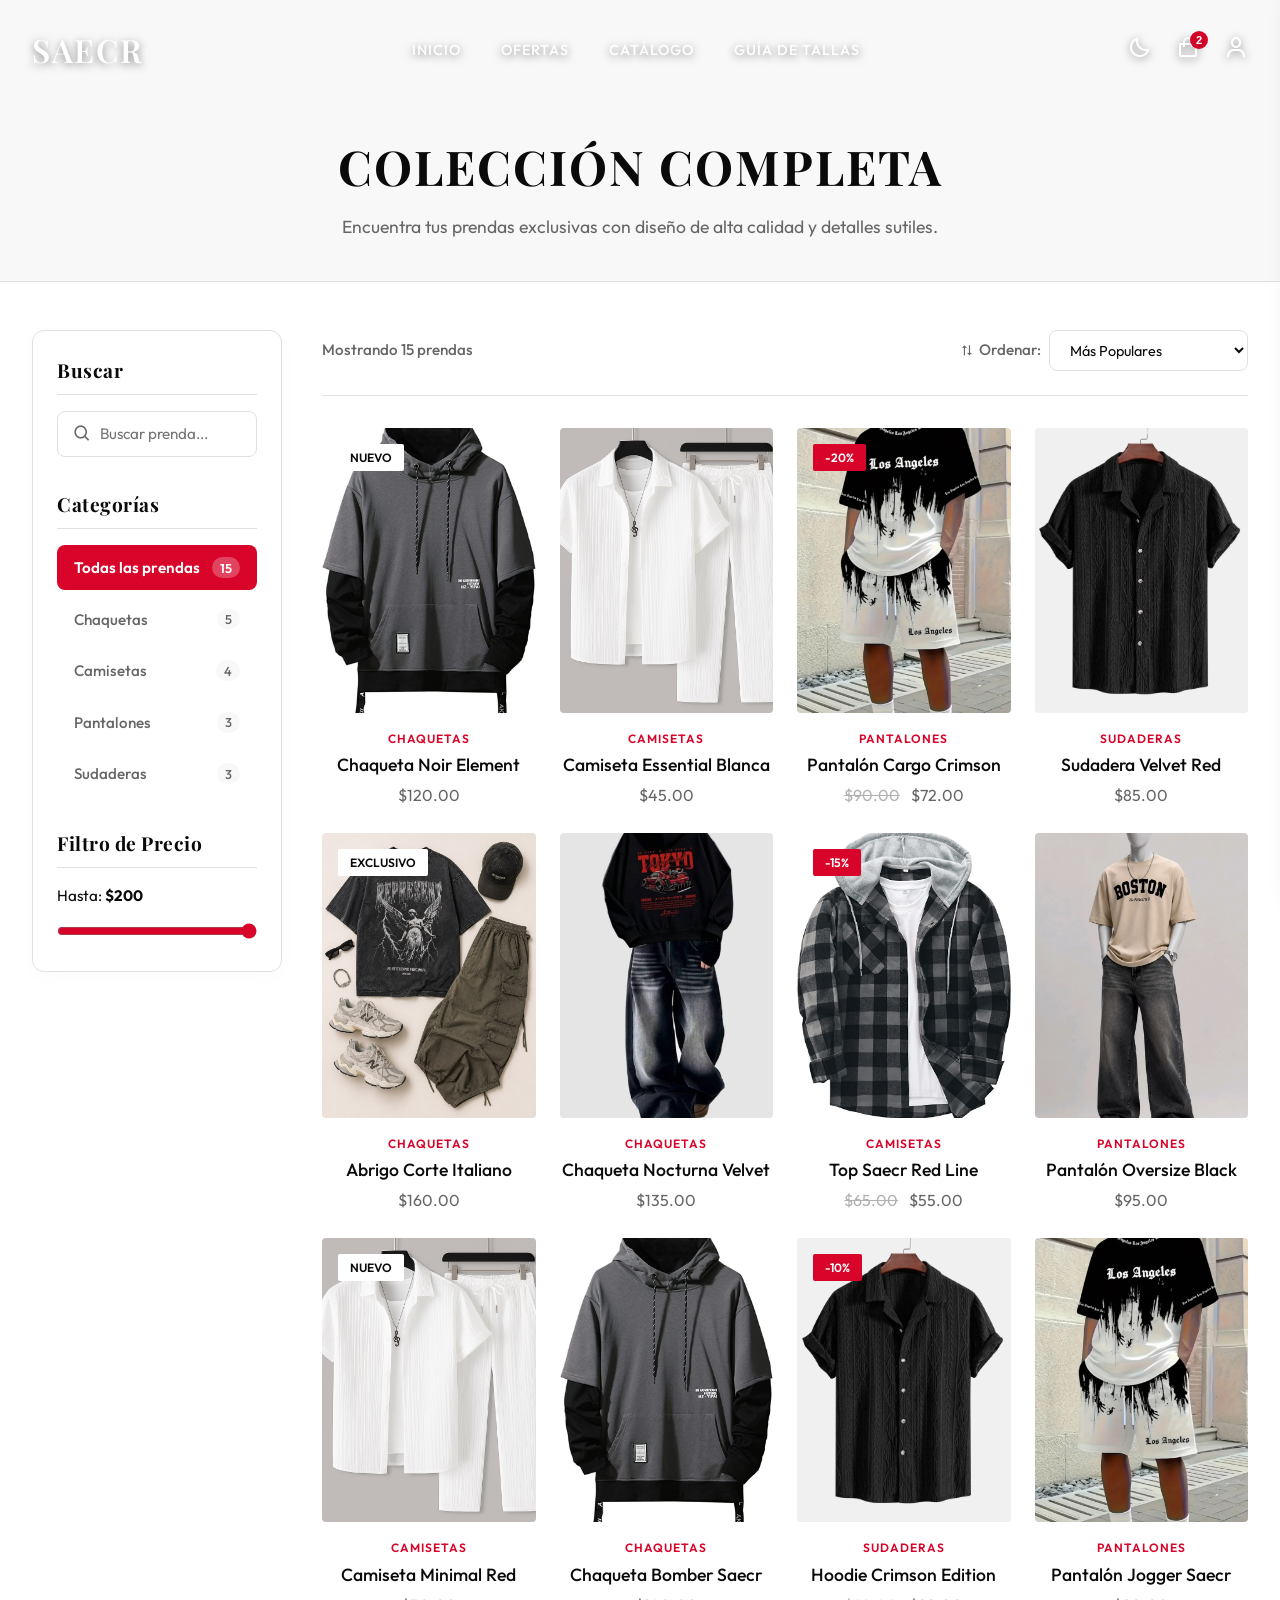
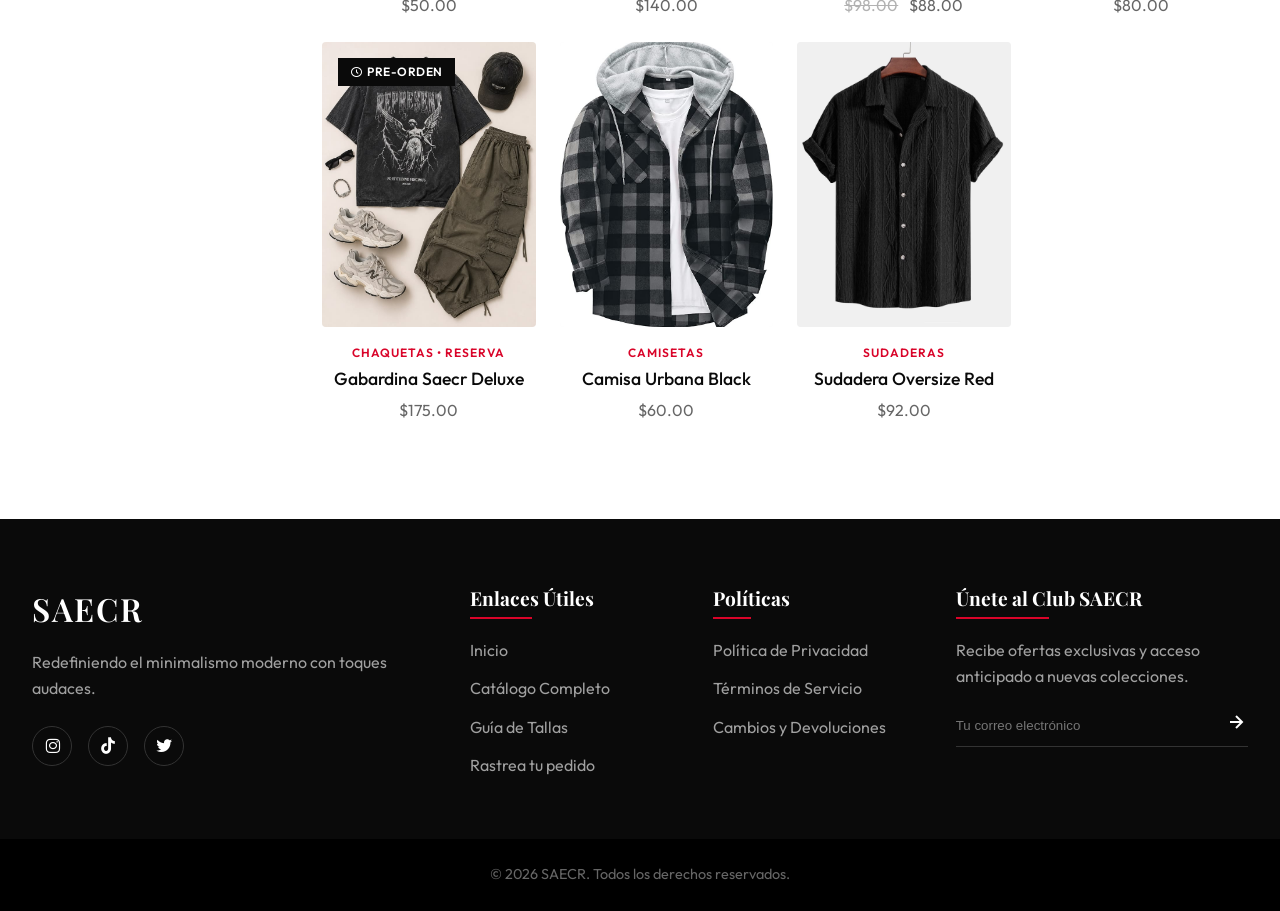
==== commit 9a348122: "Update" ====
--- a/catalogo.html
+++ b/catalogo.html
@@ -1,5 +1,6 @@
 <!DOCTYPE html>
 <html lang="es">
+
 <head>
     <meta charset="UTF-8">
     <meta name="viewport" content="width=device-width, initial-scale=1.0">
@@ -7,11 +8,14 @@
     <!-- Google Fonts -->
     <link rel="preconnect" href="https://fonts.googleapis.com">
     <link rel="preconnect" href="https://fonts.gstatic.com" crossorigin>
-    <link href="https://fonts.googleapis.com/css2?family=Outfit:wght@300;400;500;600&family=Playfair+Display:ital,wght@0,400;0,600;1,400&display=swap" rel="stylesheet">
+    <link
+        href="https://fonts.googleapis.com/css2?family=Outfit:wght@300;400;500;600&family=Playfair+Display:ital,wght@0,400;0,600;1,400&display=swap"
+        rel="stylesheet">
     <!-- Boxicons -->
     <link href='https://unpkg.com/boxicons@2.1.4/css/boxicons.min.css' rel='stylesheet'>
     <link rel="stylesheet" href="styles.css">
 </head>
+
 <body class="light-mode">
     <!-- Navigation -->
     <nav class="navbar scrolled" id="navbar">
@@ -55,14 +59,15 @@
     <header class="catalog-header-banner">
         <div class="container">
             <h1 class="catalog-header-title">COLECCIÓN COMPLETA</h1>
-            <p class="catalog-header-subtitle">Encuentra tus prendas exclusivas con diseño de alta calidad y detalles sutiles.</p>
+            <p class="catalog-header-subtitle">Encuentra tus prendas exclusivas con diseño de alta calidad y detalles
+                sutiles.</p>
         </div>
     </header>
 
     <!-- Main Catalog Section with Sidebar -->
     <main class="section catalog-main-section">
         <div class="container catalog-layout">
-            
+
             <!-- Sidebar Filters (Panel Lateral) -->
             <aside class="catalog-sidebar">
                 <div class="sidebar-block">
@@ -125,7 +130,7 @@
                 <!-- Top Control Bar -->
                 <div class="catalog-top-bar">
                     <span id="product-count" class="product-count">Mostrando 15 prendas</span>
-                    
+
                     <div class="sort-box">
                         <label for="sort-select"><i class='bx bx-sort-alt-2'></i> Ordenar:</label>
                         <select id="sort-select">
@@ -140,9 +145,11 @@
                 <!-- Product Grid -->
                 <div class="product-grid catalog-grid-layout" id="catalog-grid">
                     <!-- Product 1 -->
-                    <div class="product-card catalog-item" data-category="chaquetas" data-name="chaqueta noir element" data-price="120">
-                        <div class="product-image-wrapper">
-                            <a href="producto.html"><img src="img/811127fc3b06ed0d25fab4647ac7745e.jpg" alt="Chaqueta Noir Element" class="product-img main-img"></a>
+                    <div class="product-card catalog-item" data-category="chaquetas" data-name="chaqueta noir element"
+                        data-price="120">
+                        <div class="product-image-wrapper">
+                            <a href="producto.html"><img src="img/811127fc3b06ed0d25fab4647ac7745e.jpg"
+                                    alt="Chaqueta Noir Element" class="product-img main-img"></a>
                             <div class="product-badges">
                                 <span class="badge badge-new">Nuevo</span>
                             </div>
@@ -156,9 +163,11 @@
                     </div>
 
                     <!-- Product 2 -->
-                    <div class="product-card catalog-item" data-category="camisetas" data-name="camiseta essential blanca" data-price="45">
-                        <div class="product-image-wrapper">
-                            <a href="producto.html"><img src="img/92c0b1f370799be083c30d45b7eeafc8.jpg" alt="Camiseta Essential Blanca" class="product-img main-img"></a>
+                    <div class="product-card catalog-item" data-category="camisetas"
+                        data-name="camiseta essential blanca" data-price="45">
+                        <div class="product-image-wrapper">
+                            <a href="producto.html"><img src="img/92c0b1f370799be083c30d45b7eeafc8.jpg"
+                                    alt="Camiseta Essential Blanca" class="product-img main-img"></a>
                             <button class="add-to-cart-btn"><i class='bx bx-shopping-bag'></i> Agregar</button>
                         </div>
                         <div class="product-info">
@@ -169,9 +178,11 @@
                     </div>
 
                     <!-- Product 3 -->
-                    <div class="product-card catalog-item" data-category="pantalones" data-name="pantalon cargo crimson" data-price="72">
-                        <div class="product-image-wrapper">
-                            <a href="producto.html"><img src="img/ae776e731c3643b9effc28e7f2017b68.jpg" alt="Pantalón Cargo Crimson" class="product-img main-img"></a>
+                    <div class="product-card catalog-item" data-category="pantalones" data-name="pantalon cargo crimson"
+                        data-price="72">
+                        <div class="product-image-wrapper">
+                            <a href="producto.html"><img src="img/ae776e731c3643b9effc28e7f2017b68.jpg"
+                                    alt="Pantalón Cargo Crimson" class="product-img main-img"></a>
                             <div class="product-badges">
                                 <span class="badge badge-sale">-20%</span>
                             </div>
@@ -185,9 +196,11 @@
                     </div>
 
                     <!-- Product 4 -->
-                    <div class="product-card catalog-item" data-category="sudaderas" data-name="sudadera velvet red" data-price="85">
-                        <div class="product-image-wrapper">
-                            <a href="producto.html"><img src="img/bb1aa6fafc914b858361d48c7322bf22.jpg" alt="Sudadera Velvet Red" class="product-img main-img"></a>
+                    <div class="product-card catalog-item" data-category="sudaderas" data-name="sudadera velvet red"
+                        data-price="85">
+                        <div class="product-image-wrapper">
+                            <a href="producto.html"><img src="img/bb1aa6fafc914b858361d48c7322bf22.jpg"
+                                    alt="Sudadera Velvet Red" class="product-img main-img"></a>
                             <button class="add-to-cart-btn"><i class='bx bx-shopping-bag'></i> Agregar</button>
                         </div>
                         <div class="product-info">
@@ -198,9 +211,11 @@
                     </div>
 
                     <!-- Product 5 -->
-                    <div class="product-card catalog-item" data-category="chaquetas" data-name="abrigo corte italiano" data-price="160">
-                        <div class="product-image-wrapper">
-                            <a href="producto.html"><img src="img/489f96b5937737e738f3c1789f232bcb.jpg" alt="Abrigo Corte Italiano" class="product-img main-img"></a>
+                    <div class="product-card catalog-item" data-category="chaquetas" data-name="abrigo corte italiano"
+                        data-price="160">
+                        <div class="product-image-wrapper">
+                            <a href="producto.html"><img src="img/489f96b5937737e738f3c1789f232bcb.jpg"
+                                    alt="Abrigo Corte Italiano" class="product-img main-img"></a>
                             <div class="product-badges">
                                 <span class="badge badge-new">Exclusivo</span>
                             </div>
@@ -214,9 +229,11 @@
                     </div>
 
                     <!-- Product 6 -->
-                    <div class="product-card catalog-item" data-category="chaquetas" data-name="chaqueta nocturna velvet" data-price="135">
-                        <div class="product-image-wrapper">
-                            <a href="producto.html"><img src="img/6410aaca8434f0db8516faca33340e44.jpg" alt="Chaqueta Nocturna Velvet" class="product-img main-img"></a>
+                    <div class="product-card catalog-item" data-category="chaquetas"
+                        data-name="chaqueta nocturna velvet" data-price="135">
+                        <div class="product-image-wrapper">
+                            <a href="producto.html"><img src="img/6410aaca8434f0db8516faca33340e44.jpg"
+                                    alt="Chaqueta Nocturna Velvet" class="product-img main-img"></a>
                             <button class="add-to-cart-btn"><i class='bx bx-shopping-bag'></i> Agregar</button>
                         </div>
                         <div class="product-info">
@@ -227,9 +244,11 @@
                     </div>
 
                     <!-- Product 7 -->
-                    <div class="product-card catalog-item" data-category="camisetas" data-name="top saecr red line" data-price="55">
-                        <div class="product-image-wrapper">
-                            <a href="producto.html"><img src="img/ddde149b1134c4387cd174a99b8d2e31.jpg" alt="Top Saecr Red Line" class="product-img main-img"></a>
+                    <div class="product-card catalog-item" data-category="camisetas" data-name="top saecr red line"
+                        data-price="55">
+                        <div class="product-image-wrapper">
+                            <a href="producto.html"><img src="img/ddde149b1134c4387cd174a99b8d2e31.jpg"
+                                    alt="Top Saecr Red Line" class="product-img main-img"></a>
                             <div class="product-badges">
                                 <span class="badge badge-sale">-15%</span>
                             </div>
@@ -243,9 +262,11 @@
                     </div>
 
                     <!-- Product 8 -->
-                    <div class="product-card catalog-item" data-category="pantalones" data-name="pantalon saecr oversize black" data-price="95">
-                        <div class="product-image-wrapper">
-                            <a href="producto.html"><img src="img/bbeba3902ab4b259335b31585e0369e6.jpg" alt="Pantalón Oversize Black" class="product-img main-img"></a>
+                    <div class="product-card catalog-item" data-category="pantalones"
+                        data-name="pantalon saecr oversize black" data-price="95">
+                        <div class="product-image-wrapper">
+                            <a href="producto.html"><img src="img/bbeba3902ab4b259335b31585e0369e6.jpg"
+                                    alt="Pantalón Oversize Black" class="product-img main-img"></a>
                             <button class="add-to-cart-btn"><i class='bx bx-shopping-bag'></i> Agregar</button>
                         </div>
                         <div class="product-info">
@@ -256,9 +277,11 @@
                     </div>
 
                     <!-- Product 9 -->
-                    <div class="product-card catalog-item" data-category="camisetas" data-name="camiseta saecr minimal red" data-price="50">
-                        <div class="product-image-wrapper">
-                            <a href="producto.html"><img src="img/92c0b1f370799be083c30d45b7eeafc8.jpg" alt="Camiseta Minimal Red" class="product-img main-img"></a>
+                    <div class="product-card catalog-item" data-category="camisetas"
+                        data-name="camiseta saecr minimal red" data-price="50">
+                        <div class="product-image-wrapper">
+                            <a href="producto.html"><img src="img/92c0b1f370799be083c30d45b7eeafc8.jpg"
+                                    alt="Camiseta Minimal Red" class="product-img main-img"></a>
                             <div class="product-badges">
                                 <span class="badge badge-new">Nuevo</span>
                             </div>
@@ -272,9 +295,11 @@
                     </div>
 
                     <!-- Product 10 -->
-                    <div class="product-card catalog-item" data-category="chaquetas" data-name="chaqueta bomber saecr" data-price="140">
-                        <div class="product-image-wrapper">
-                            <a href="producto.html"><img src="img/811127fc3b06ed0d25fab4647ac7745e.jpg" alt="Chaqueta Bomber Saecr" class="product-img main-img"></a>
+                    <div class="product-card catalog-item" data-category="chaquetas" data-name="chaqueta bomber saecr"
+                        data-price="140">
+                        <div class="product-image-wrapper">
+                            <a href="producto.html"><img src="img/811127fc3b06ed0d25fab4647ac7745e.jpg"
+                                    alt="Chaqueta Bomber Saecr" class="product-img main-img"></a>
                             <button class="add-to-cart-btn"><i class='bx bx-shopping-bag'></i> Agregar</button>
                         </div>
                         <div class="product-info">
@@ -285,9 +310,11 @@
                     </div>
 
                     <!-- Product 11 -->
-                    <div class="product-card catalog-item" data-category="sudaderas" data-name="hoodie crimson edition" data-price="88">
-                        <div class="product-image-wrapper">
-                            <a href="producto.html"><img src="img/bb1aa6fafc914b858361d48c7322bf22.jpg" alt="Hoodie Crimson Edition" class="product-img main-img"></a>
+                    <div class="product-card catalog-item" data-category="sudaderas" data-name="hoodie crimson edition"
+                        data-price="88">
+                        <div class="product-image-wrapper">
+                            <a href="producto.html"><img src="img/bb1aa6fafc914b858361d48c7322bf22.jpg"
+                                    alt="Hoodie Crimson Edition" class="product-img main-img"></a>
                             <div class="product-badges">
                                 <span class="badge badge-sale">-10%</span>
                             </div>
@@ -301,9 +328,11 @@
                     </div>
 
                     <!-- Product 12 -->
-                    <div class="product-card catalog-item" data-category="pantalones" data-name="pantalon jogger saecr" data-price="80">
-                        <div class="product-image-wrapper">
-                            <a href="producto.html"><img src="img/ae776e731c3643b9effc28e7f2017b68.jpg" alt="Pantalón Jogger Saecr" class="product-img main-img"></a>
+                    <div class="product-card catalog-item" data-category="pantalones" data-name="pantalon jogger saecr"
+                        data-price="80">
+                        <div class="product-image-wrapper">
+                            <a href="producto.html"><img src="img/ae776e731c3643b9effc28e7f2017b68.jpg"
+                                    alt="Pantalón Jogger Saecr" class="product-img main-img"></a>
                             <button class="add-to-cart-btn"><i class='bx bx-shopping-bag'></i> Agregar</button>
                         </div>
                         <div class="product-info">
@@ -314,9 +343,11 @@
                     </div>
 
                     <!-- Product 13 -->
-                    <div class="product-card catalog-item" data-category="chaquetas" data-name="gabardina saecr deluxe" data-price="175">
-                        <div class="product-image-wrapper">
-                            <a href="producto.html"><img src="img/489f96b5937737e738f3c1789f232bcb.jpg" alt="Gabardina Saecr Deluxe" class="product-img main-img"></a>
+                    <div class="product-card catalog-item" data-category="chaquetas" data-name="gabardina saecr deluxe"
+                        data-price="175">
+                        <div class="product-image-wrapper">
+                            <a href="producto.html"><img src="img/489f96b5937737e738f3c1789f232bcb.jpg"
+                                    alt="Gabardina Saecr Deluxe" class="product-img main-img"></a>
                             <div class="product-badges">
                                 <span class="badge badge-preorder"><i class='bx bx-time-five'></i> Pre-Orden</span>
                             </div>
@@ -330,9 +361,11 @@
                     </div>
 
                     <!-- Product 14 -->
-                    <div class="product-card catalog-item" data-category="camisetas" data-name="camisa urbana saecr black" data-price="60">
-                        <div class="product-image-wrapper">
-                            <a href="producto.html"><img src="img/ddde149b1134c4387cd174a99b8d2e31.jpg" alt="Camisa Urbana Black" class="product-img main-img"></a>
+                    <div class="product-card catalog-item" data-category="camisetas"
+                        data-name="camisa urbana saecr black" data-price="60">
+                        <div class="product-image-wrapper">
+                            <a href="producto.html"><img src="img/ddde149b1134c4387cd174a99b8d2e31.jpg"
+                                    alt="Camisa Urbana Black" class="product-img main-img"></a>
                             <button class="add-to-cart-btn"><i class='bx bx-shopping-bag'></i> Agregar</button>
                         </div>
                         <div class="product-info">
@@ -343,9 +376,11 @@
                     </div>
 
                     <!-- Product 15 -->
-                    <div class="product-card catalog-item" data-category="sudaderas" data-name="sudadera saecr oversize red" data-price="92">
-                        <div class="product-image-wrapper">
-                            <a href="producto.html"><img src="img/bb1aa6fafc914b858361d48c7322bf22.jpg" alt="Sudadera Oversize Red" class="product-img main-img"></a>
+                    <div class="product-card catalog-item" data-category="sudaderas"
+                        data-name="sudadera saecr oversize red" data-price="92">
+                        <div class="product-image-wrapper">
+                            <a href="producto.html"><img src="img/bb1aa6fafc914b858361d48c7322bf22.jpg"
+                                    alt="Sudadera Oversize Red" class="product-img main-img"></a>
                             <button class="add-to-cart-btn"><i class='bx bx-shopping-bag'></i> Agregar</button>
                         </div>
                         <div class="product-info">
@@ -390,9 +425,9 @@
             <div class="footer-links">
                 <h3>Políticas</h3>
                 <ul>
-                    <li><a href="#">Política de Privacidad</a></li>
-                    <li><a href="#">Términos de Servicio</a></li>
-                    <li><a href="#">Cambios y Devoluciones</a></li>
+                    <li><a href="terminos.html#privacidad" target="_blank">Política de Privacidad</a></li>
+                    <li><a href="terminos.html" target="_blank">Términos de Servicio</a></li>
+                    <li><a href="terminos.html#garantia" target="_blank">Cambios y Devoluciones</a></li>
                 </ul>
             </div>
             <div class="footer-newsletter">
@@ -406,75 +441,202 @@
         </div>
         <div class="footer-bottom">
             <p>&copy; 2026 SAECR. Todos los derechos reservados.</p>
-    <!-- Side Shopping Cart Drawer (Carrito de Compras Flotante) -->
-    <div class="cart-overlay" id="cart-overlay"></div>
-    <aside class="cart-drawer" id="cart-drawer">
-        <div class="cart-drawer-header">
-            <h3><i class='bx bx-shopping-bag'></i> Mi Carrito (<span id="cart-drawer-count">2</span>)</h3>
-            <button class="close-cart-btn" id="close-cart"><i class='bx bx-x'></i></button>
-        </div>
-
-        <div class="cart-drawer-items" id="cart-drawer-items">
-            <!-- Item 1 -->
-            <div class="cart-item">
-                <a href="producto.html"><img src="img/811127fc3b06ed0d25fab4647ac7745e.jpg" alt="Chaqueta Noir Element" class="cart-item-img"></a>
-                <div class="cart-item-details">
-                    <span class="cart-item-category">Colección Urbana</span>
-                    <h4 class="cart-item-title"><a href="producto.html">Chaqueta Noir Element</a></h4>
-                    <span class="cart-item-meta">Talla: <strong>M</strong> | Color: <strong>Negro Noir</strong></span>
-                    <span class="cart-item-meta">Ref: #SAE-811</span>
-                    <div class="cart-item-price-row">
-                        <span class="cart-item-price">$120.00</span>
-                        <div class="cart-item-qty">
-                            <button class="item-qty-btn decrease-qty"><i class='bx bx-minus'></i></button>
-                            <span class="item-qty">1</span>
-                            <button class="item-qty-btn increase-qty"><i class='bx bx-plus'></i></button>
-                        </div>
-                    </div>
-                    <a href="producto.html" class="cart-view-detail-btn"><i class='bx bx-show-alt'></i> Ver detalle completo</a>
-                </div>
-                <button class="remove-item-btn" title="Eliminar"><i class='bx bx-trash'></i></button>
+            <!-- Side Shopping Cart Drawer (Carrito de Compras Flotante) -->
+            <div class="cart-overlay" id="cart-overlay"></div>
+            <aside class="cart-drawer" id="cart-drawer">
+                <div class="cart-drawer-header">
+                    <h3><i class='bx bx-shopping-bag'></i> Mi Carrito (<span id="cart-drawer-count">2</span>)</h3>
+                    <button class="close-cart-btn" id="close-cart"><i class='bx bx-x'></i></button>
+                </div>
+
+                <div class="cart-drawer-items" id="cart-drawer-items">
+                    <!-- Item 1 -->
+                    <div class="cart-item">
+                        <a href="producto.html"><img src="img/811127fc3b06ed0d25fab4647ac7745e.jpg"
+                                alt="Chaqueta Noir Element" class="cart-item-img"></a>
+                        <div class="cart-item-details">
+                            <span class="cart-item-category">Colección Urbana</span>
+                            <h4 class="cart-item-title"><a href="producto.html">Chaqueta Noir Element</a></h4>
+                            <span class="cart-item-meta">Talla: <strong>M</strong> | Color: <strong>Negro
+                                    Noir</strong></span>
+                            <span class="cart-item-meta">Ref: #SAE-811</span>
+                            <div class="cart-item-price-row">
+                                <span class="cart-item-price">$120.00</span>
+                                <div class="cart-item-qty">
+                                    <button class="item-qty-btn decrease-qty"><i class='bx bx-minus'></i></button>
+                                    <span class="item-qty">1</span>
+                                    <button class="item-qty-btn increase-qty"><i class='bx bx-plus'></i></button>
+                                </div>
+                            </div>
+                            <a href="producto.html" class="cart-view-detail-btn"><i class='bx bx-show-alt'></i> Ver
+                                detalle completo</a>
+                        </div>
+                        <button class="remove-item-btn" title="Eliminar"><i class='bx bx-trash'></i></button>
+                    </div>
+
+                    <!-- Item 2 -->
+                    <div class="cart-item">
+                        <a href="producto.html"><img src="img/92c0b1f370799be083c30d45b7eeafc8.jpg"
+                                alt="Camiseta Essential Blanca" class="cart-item-img"></a>
+                        <div class="cart-item-details">
+                            <span class="cart-item-category">Básicos SAECR</span>
+                            <h4 class="cart-item-title"><a href="producto.html">Camiseta Essential Blanca</a></h4>
+                            <span class="cart-item-meta">Talla: <strong>L</strong> | Color: <strong>Blanco
+                                    Marfil</strong></span>
+                            <span class="cart-item-meta">Ref: #SAE-92c</span>
+                            <div class="cart-item-price-row">
+                                <span class="cart-item-price">$45.00</span>
+                                <div class="cart-item-qty">
+                                    <button class="item-qty-btn decrease-qty"><i class='bx bx-minus'></i></button>
+                                    <span class="item-qty">1</span>
+                                    <button class="item-qty-btn increase-qty"><i class='bx bx-plus'></i></button>
+                                </div>
+                            </div>
+                            <a href="producto.html" class="cart-view-detail-btn"><i class='bx bx-show-alt'></i> Ver
+                                detalle completo</a>
+                        </div>
+                        <button class="remove-item-btn" title="Eliminar"><i class='bx bx-trash'></i></button>
+                    </div>
+                </div>
+
+                <div class="cart-drawer-footer">
+                    <div class="cart-summary-line">
+                        <span>Subtotal</span>
+                        <strong id="cart-subtotal">$165.00</strong>
+                    </div>
+                    <div class="cart-summary-line">
+                        <span>Envío</span>
+                        <span class="free-shipping-tag">Gratis</span>
+                    </div>
+                    <p class="cart-tax-notice">Impuestos calculados en la pantalla de pago.</p>
+
+                    <button class="btn btn-primary checkout-btn">Proceder al Pago <i
+                            class='bx bx-right-arrow-alt'></i></button>
+                    <a href="catalogo.html" class="continue-shopping">Continuar Comprando</a>
+                </div>
+            </aside>
+
+            <!-- Login & Register Modal (Modal de Autenticación) -->
+            <div class="modal-overlay" id="auth-modal-overlay"></div>
+            <div class="auth-modal" id="auth-modal">
+                <div class="modal-header">
+                    <h3><i class='bx bx-user-circle'></i> Acceso de Clientes</h3>
+                    <button class="modal-close-btn" id="close-auth-modal"><i class='bx bx-x'></i></button>
+                </div>
+                <div class="modal-body">
+                    <div class="auth-tabs">
+                        <button type="button" class="auth-tab-btn active" data-auth-tab="login-form">Iniciar
+                            Sesión</button>
+                        <button type="button" class="auth-tab-btn" data-auth-tab="register-form">Crear Cuenta</button>
+                    </div>
+
+                    <!-- Login Form -->
+                    <div class="auth-tab-pane active" id="login-form">
+                        <button type="button" class="btn btn-google" id="google-login-btn">
+                            <svg width="20" height="20" viewBox="0 0 18 18">
+                                <path fill="#4285F4"
+                                    d="M17.64 9.2c0-.637-.057-1.251-.164-1.84H9v3.481h4.844c-.209 1.125-.843 2.078-1.796 2.717v2.259h2.908c1.702-1.567 2.684-3.874 2.684-6.617z" />
+                                <path fill="#34A853"
+                                    d="M9 18c2.43 0 4.467-.806 5.956-2.18l-2.908-2.259c-.806.54-1.837.86-3.048.86-2.344 0-4.328-1.584-5.036-3.711H.957v2.332A8.997 8.997 0 0 0 9 18z" />
+                                <path fill="#FBBC05"
+                                    d="M3.964 10.71A5.41 5.41 0 0 1 3.682 9c0-.593.102-1.17.282-1.71V4.958H.957A8.996 8.996 0 0 0 0 9c0 1.452.348 2.827.957 4.042l3.007-2.332z" />
+                                <path fill="#EA4335"
+                                    d="M9 3.58c1.321 0 2.508.454 3.44 1.345l2.582-2.58C13.463.891 11.426 0 9 0A8.997 8.997 0 0 0 .957 4.958L3.964 7.29C4.672 5.163 6.656 3.58 9 3.58z" />
+                            </svg>
+                            <span>Continuar con Google</span>
+                        </button>
+                        <div class="auth-divider"><span>o con tu correo</span></div>
+                        <form class="auth-form" id="login-form-element">
+                            <div class="input-group">
+                                <label>Correo Electrónico</label>
+                                <input type="email" placeholder="ejemplo@correo.com" required>
+                            </div>
+                            <div class="input-group">
+                                <label>Contraseña</label>
+                                <input type="password" placeholder="Tu contraseña" required>
+                            </div>
+                            <div class="auth-options-row">
+                                <label class="remember-me">
+                                    <input type="checkbox" checked> Recordarme
+                                </label>
+                                <a href="#" class="forgot-pass-link">¿Olvidaste tu contraseña?</a>
+                            </div>
+                            <button type="submit" class="btn btn-primary auth-submit-btn">Ingresar a mi Cuenta</button>
+                        </form>
+                    </div>
+
+                    <!-- Register Form -->
+                    <div class="auth-tab-pane" id="register-form">
+                        <button type="button" class="btn btn-google" id="google-register-btn">
+                            <svg width="20" height="20" viewBox="0 0 18 18">
+                                <path fill="#4285F4"
+                                    d="M17.64 9.2c0-.637-.057-1.251-.164-1.84H9v3.481h4.844c-.209 1.125-.843 2.078-1.796 2.717v2.259h2.908c1.702-1.567 2.684-3.874 2.684-6.617z" />
+                                <path fill="#34A853"
+                                    d="M9 18c2.43 0 4.467-.806 5.956-2.18l-2.908-2.259c-.806.54-1.837.86-3.048.86-2.344 0-4.328-1.584-5.036-3.711H.957v2.332A8.997 8.997 0 0 0 9 18z" />
+                                <path fill="#FBBC05"
+                                    d="M3.964 10.71A5.41 5.41 0 0 1 3.682 9c0-.593.102-1.17.282-1.71V4.958H.957A8.996 8.996 0 0 0 0 9c0 1.452.348 2.827.957 4.042l3.007-2.332z" />
+                                <path fill="#EA4335"
+                                    d="M9 3.58c1.321 0 2.508.454 3.44 1.345l2.582-2.58C13.463.891 11.426 0 9 0A8.997 8.997 0 0 0 .957 4.958L3.964 7.29C4.672 5.163 6.656 3.58 9 3.58z" />
+                            </svg>
+                            <span>Registrarse con Google</span>
+                        </button>
+                        <div class="auth-divider"><span>o completa tus datos</span></div>
+                        <form class="auth-form" id="register-form-element">
+                            <div class="input-group">
+                                <label>Nombre Completo</label>
+                                <input type="text" placeholder="Tu nombre y apellido" required>
+                            </div>
+                            <div class="input-group">
+                                <label>Correo Electrónico</label>
+                                <input type="email" placeholder="ejemplo@correo.com" required>
+                            </div>
+                            <div class="input-group">
+                                <label>Contraseña</label>
+                                <input type="password" placeholder="Mínimo 8 caracteres" required>
+                            </div>
+                            <div class="auth-options-row">
+                                <label class="remember-me">
+                                    <input type="checkbox" id="terms-checkbox" required disabled>
+                                    <span>He leído y acepto los <a href="#" class="terms-link" id="open-terms-btn">Términos y Condiciones</a></span>
+                                </label>
+                            </div>
+                            <button type="submit" class="btn btn-primary auth-submit-btn">Crear mi Cuenta</button>
+                        </form>
+                    </div>
+                </div>
             </div>
 
-            <!-- Item 2 -->
-            <div class="cart-item">
-                <a href="producto.html"><img src="img/92c0b1f370799be083c30d45b7eeafc8.jpg" alt="Camiseta Essential Blanca" class="cart-item-img"></a>
-                <div class="cart-item-details">
-                    <span class="cart-item-category">Básicos SAECR</span>
-                    <h4 class="cart-item-title"><a href="producto.html">Camiseta Essential Blanca</a></h4>
-                    <span class="cart-item-meta">Talla: <strong>L</strong> | Color: <strong>Blanco Marfil</strong></span>
-                    <span class="cart-item-meta">Ref: #SAE-92c</span>
-                    <div class="cart-item-price-row">
-                        <span class="cart-item-price">$45.00</span>
-                        <div class="cart-item-qty">
-                            <button class="item-qty-btn decrease-qty"><i class='bx bx-minus'></i></button>
-                            <span class="item-qty">1</span>
-                            <button class="item-qty-btn increase-qty"><i class='bx bx-plus'></i></button>
-                        </div>
-                    </div>
-                    <a href="producto.html" class="cart-view-detail-btn"><i class='bx bx-show-alt'></i> Ver detalle completo</a>
-                </div>
-                <button class="remove-item-btn" title="Eliminar"><i class='bx bx-trash'></i></button>
+            <!-- Terms & Conditions Modal (Modal de Términos y Condiciones) -->
+            <div class="modal-overlay" id="terms-modal-overlay"></div>
+            <div class="terms-modal" id="terms-modal">
+                <div class="modal-header">
+                    <h3><i class='bx bx-file'></i> Términos y Condiciones del Servicio SAECR</h3>
+                    <button class="modal-close-btn" id="close-terms-modal"><i class='bx bx-x'></i></button>
+                </div>
+                <div class="modal-body" id="terms-modal-body" style="max-height: 320px; overflow-y: auto; padding: 1.5rem; border: 1px solid var(--border-color); border-radius: 8px; margin: 1.2rem 1.8rem;">
+                    <h4>1. Registro y Seguridad de la Cuenta</h4>
+                    <p>Al registrarte en SAECR, garantizas proporcionar datos verídicos para el correcto procesamiento de tus pedidos, compras y reservas de pre-orden. Eres responsable del uso adecuado de tus credenciales.</p>
+
+                    <h4>2. Políticas de Pre-Orden & Reservas</h4>
+                    <p>Las compras realizadas bajo la modalidad de <strong>Pre-Orden</strong> corresponden a prendas exclusivas de confección limitada en taller. La fecha estimada de despacho se muestra al momento de confirmar el pedido.</p>
+
+                    <h4>3. Envíos & Garantías de Satisfacción</h4>
+                    <p>Todos nuestros envíos cuentan con número de seguimiento en tiempo real. Cuentas con 30 días posteriores a la recepción para cualquier cambio por talla o devolución sin costo de gestión.</p>
+
+                    <h4>4. Protección de Datos & Privacidad</h4>
+                    <p>Tus datos personales y transacciones financieras están encriptados y resguardados bajo estándares estrictos de ciberseguridad SSL de 256 bits.</p>
+
+                    <h4>5. Confirmación Obligatoria</h4>
+                    <p>Al hacer click en el botón de aceptación ubicado al final de este documento, confirmas haber leído este acuerdo en su totalidad y consientes el cumplimiento de las políticas de uso de SAECR.</p>
+                </div>
+                <div class="modal-footer" style="padding: 1.2rem 1.8rem; border-top: 1px solid var(--border-color); display: flex; justify-content: space-between; align-items: center; gap: 1rem;">
+                    <small id="scroll-prompt-text" style="color: var(--primary-color); font-size: 0.82rem; font-weight: 500;"><i class='bx bx-down-arrow-alt bx-bounce'></i> Desplaza hasta el final para habilitar la aceptación</small>
+                    <button type="button" class="btn btn-primary btn-sm" id="accept-terms-btn" disabled style="min-width: 170px; opacity: 0.5; cursor: not-allowed;"><i class='bx bx-lock-alt'></i> Aceptar Términos</button>
+                </div>
             </div>
-        </div>
-
-        <div class="cart-drawer-footer">
-            <div class="cart-summary-line">
-                <span>Subtotal</span>
-                <strong id="cart-subtotal">$165.00</strong>
-            </div>
-            <div class="cart-summary-line">
-                <span>Envío</span>
-                <span class="free-shipping-tag">Gratis</span>
-            </div>
-            <p class="cart-tax-notice">Impuestos calculados en la pantalla de pago.</p>
-
-            <button class="btn btn-primary checkout-btn">Proceder al Pago <i class='bx bx-right-arrow-alt'></i></button>
-            <a href="catalogo.html" class="continue-shopping">Continuar Comprando</a>
-        </div>
-    </aside>
-
-    <script src="script.js"></script>
-    <script src="catalogo.js"></script>
+
+            <script src="script.js"></script>
+            <script src="catalogo.js"></script>
 </body>
-</html>
+
+</html>
--- a/styles.css
+++ b/styles.css
@@ -245,6 +245,26 @@
     width: 100%;
 }
 
+/* Transparent navbar over Hero section (White text for contrast in Light & Dark Mode) */
+.navbar:not(.scrolled) .logo,
+.navbar:not(.scrolled) .nav-links a,
+.navbar:not(.scrolled) .nav-actions .icon-btn {
+    color: #ffffff !important;
+    text-shadow: 0 2px 8px rgba(0, 0, 0, 0.5);
+}
+
+.navbar:not(.scrolled) .nav-links a::after {
+    background-color: #ffffff;
+}
+
+/* Scrolled navbar default theme text color */
+.navbar.scrolled .logo,
+.navbar.scrolled .nav-links a,
+.navbar.scrolled .nav-actions .icon-btn {
+    color: var(--text-color);
+    text-shadow: none;
+}
+
 .nav-actions {
     display: flex;
     gap: 1.5rem;
@@ -625,7 +645,7 @@
     border: 1px solid var(--border-color);
     border-radius: 14px;
     z-index: 1007;
-    box-shadow: 0 25px 50px rgba(0,0,0,0.3);
+    box-shadow: 0 25px 50px rgba(0, 0, 0, 0.3);
     opacity: 0;
     visibility: hidden;
     transition: all 0.3s cubic-bezier(0.25, 0.8, 0.25, 1);
@@ -734,7 +754,8 @@
     margin: 0;
 }
 
-.user-name, .payment-method-name {
+.user-name,
+.payment-method-name {
     font-weight: 600;
     color: var(--text-color);
     display: flex;
@@ -748,7 +769,7 @@
 }
 
 .txn-ref code {
-    background: rgba(0,0,0,0.15);
+    background: rgba(0, 0, 0, 0.15);
     padding: 0.15rem 0.4rem;
     border-radius: 4px;
     font-size: 0.78rem;
@@ -1637,7 +1658,7 @@
     z-index: 1002;
     display: flex;
     flex-direction: column;
-    box-shadow: -10px 0 30px rgba(0,0,0,0.2);
+    box-shadow: -10px 0 30px rgba(0, 0, 0, 0.2);
     transition: right 0.4s cubic-bezier(0.25, 0.8, 0.25, 1);
 }
 
@@ -1910,7 +1931,8 @@
     transition: var(--transition-fast);
 }
 
-.thumb-img:hover, .thumb-img.active {
+.thumb-img:hover,
+.thumb-img.active {
     opacity: 1;
     border-color: var(--primary-color);
 }
@@ -2109,10 +2131,21 @@
 
 /* Click Animation Keyframes for Purchase Buttons */
 @keyframes btnPopScale {
-    0% { transform: scale(1); }
-    30% { transform: scale(0.92); }
-    60% { transform: scale(1.04); }
-    100% { transform: scale(1); }
+    0% {
+        transform: scale(1);
+    }
+
+    30% {
+        transform: scale(0.92);
+    }
+
+    60% {
+        transform: scale(1.04);
+    }
+
+    100% {
+        transform: scale(1);
+    }
 }
 
 .btn-clicked {
@@ -2622,6 +2655,7 @@
 }
 
 /* Authentication Modal (Login / Register) */
+/* Authentication Modal (Login / Register) */
 .auth-modal {
     position: fixed;
     top: 50%;
@@ -2629,15 +2663,16 @@
     transform: translate(-50%, -45%) scale(0.95);
     width: 90%;
     max-width: 440px;
-    background: var(--bg-color);
-    color: var(--text-color);
-    border: 1px solid var(--border-color);
-    border-radius: 14px;
+    background: var(--card-bg);
+    color: var(--text-color);
+    border: 1px solid var(--border-color);
+    border-radius: 16px;
     z-index: 1006;
-    box-shadow: 0 25px 50px rgba(0, 0, 0, 0.3);
+    box-shadow: 0 25px 60px rgba(0, 0, 0, 0.4);
     opacity: 0;
     visibility: hidden;
     transition: all 0.3s cubic-bezier(0.25, 0.8, 0.25, 1);
+    overflow: hidden;
 }
 
 .auth-modal.open {
@@ -2646,33 +2681,55 @@
     transform: translate(-50%, -50%) scale(1);
 }
 
+.auth-modal .modal-header {
+    padding: 1.4rem 1.8rem;
+    border-bottom: 1px solid var(--border-color);
+    display: flex;
+    justify-content: space-between;
+    align-items: center;
+}
+
+.auth-modal .modal-header h3 {
+    font-family: var(--font-secondary);
+    font-size: 1.3rem;
+    font-weight: 600;
+    display: flex;
+    align-items: center;
+    gap: 0.6rem;
+}
+
+.auth-modal .modal-body {
+    padding: 1.8rem;
+}
+
 .auth-tabs {
     display: flex;
-    gap: 0.5rem;
+    gap: 0.4rem;
     background: var(--bg-secondary);
     padding: 0.3rem;
-    border-radius: 8px;
+    border-radius: 10px;
     margin-bottom: 1.5rem;
+    border: 1px solid var(--border-color);
 }
 
 .auth-tab-btn {
     flex: 1;
-    padding: 0.65rem;
+    padding: 0.7rem;
     border: none;
     background: transparent;
     color: var(--text-muted);
     font-family: var(--font-primary);
-    font-weight: 500;
+    font-weight: 600;
     font-size: 0.9rem;
-    border-radius: 6px;
+    border-radius: 8px;
     cursor: pointer;
     transition: var(--transition-fast);
 }
 
 .auth-tab-btn.active {
-    background: var(--bg-color);
-    color: var(--text-color);
-    box-shadow: 0 2px 8px rgba(0,0,0,0.1);
+    background: var(--card-bg);
+    color: var(--text-color);
+    box-shadow: 0 2px 10px rgba(0, 0, 0, 0.12);
 }
 
 .auth-tab-pane {
@@ -2685,35 +2742,38 @@
 
 .btn-google {
     width: 100%;
-    padding: 0.8rem;
-    background: var(--bg-color);
+    height: 48px;
+    background: var(--card-bg);
     color: var(--text-color);
     border: 1px solid var(--border-color);
     border-radius: 8px;
     font-family: var(--font-primary);
-    font-weight: 500;
-    font-size: 0.95rem;
+    font-weight: 600;
+    font-size: 0.92rem;
     display: flex;
     align-items: center;
     justify-content: center;
     gap: 0.8rem;
     cursor: pointer;
     transition: var(--transition-fast);
-}
-
-.btn-google img {
+    box-shadow: 0 2px 6px rgba(0, 0, 0, 0.03);
+}
+
+.btn-google svg {
     width: 20px;
     height: 20px;
+    flex-shrink: 0;
 }
 
 .btn-google:hover {
     background: var(--bg-secondary);
+    border-color: var(--text-muted);
 }
 
 .auth-divider {
     text-align: center;
     position: relative;
-    margin: 1.5rem 0;
+    margin: 1.4rem 0;
 }
 
 .auth-divider::before {
@@ -2728,7 +2788,7 @@
 
 .auth-divider span {
     position: relative;
-    background: var(--bg-color);
+    background: var(--card-bg);
     padding: 0 0.8rem;
     font-size: 0.8rem;
     color: var(--text-muted);
@@ -2737,13 +2797,147 @@
 .auth-form {
     display: flex;
     flex-direction: column;
+    gap: 1.2rem;
+}
+
+.auth-form .input-group {
+    width: 100%;
+    display: flex;
+    flex-direction: column;
+    gap: 0.4rem;
+}
+
+.auth-form .input-group label {
+    font-size: 0.88rem;
+    font-weight: 500;
+    color: var(--text-color);
+}
+
+.auth-form .input-group input {
+    width: 100%;
+    height: 48px;
+    padding: 0 1.2rem;
+    font-size: 0.95rem;
+    border-radius: 8px;
+    box-sizing: border-box;
+    background: var(--bg-secondary);
+    color: var(--text-color);
+    border: 1px solid var(--border-color);
+    outline: none;
+    transition: var(--transition-fast);
+}
+
+.auth-form .input-group input:focus {
+    border-color: var(--primary-color);
+    box-shadow: 0 0 0 3px rgba(217, 4, 41, 0.15);
+    background: var(--card-bg);
+}
+
+.auth-options-row {
+    display: flex;
+    justify-content: space-between;
+    align-items: center;
+    font-size: 0.84rem;
+    margin-top: -0.2rem;
+}
+
+.remember-me {
+    display: flex;
+    align-items: center;
+    gap: 0.5rem;
+    cursor: pointer;
+    color: var(--text-color);
+}
+
+.terms-link {
+    color: var(--primary-color);
+    text-decoration: underline;
+    font-weight: 600;
+    transition: var(--transition-fast);
+}
+
+.terms-link:hover {
+    color: var(--primary-hover);
+}
+
+.forgot-pass-link {
+    color: var(--primary-color);
+    font-weight: 500;
+    transition: var(--transition-fast);
+}
+
+.forgot-pass-link:hover {
+    text-decoration: underline;
+}
+
+/* Terms and Conditions Modal */
+.terms-modal {
+    position: fixed;
+    top: 50%;
+    left: 50%;
+    transform: translate(-50%, -45%) scale(0.95);
+    width: 90%;
+    max-width: 580px;
+    background: var(--card-bg);
+    color: var(--text-color);
+    border: 1px solid var(--border-color);
+    border-radius: 14px;
+    z-index: 1008;
+    box-shadow: 0 25px 60px rgba(0, 0, 0, 0.4);
+    opacity: 0;
+    visibility: hidden;
+    transition: all 0.3s cubic-bezier(0.25, 0.8, 0.25, 1);
+    max-height: 85vh;
+    display: flex;
+    flex-direction: column;
+}
+
+.terms-modal.open {
+    opacity: 1;
+    visibility: visible;
+    transform: translate(-50%, -50%) scale(1);
+}
+
+.terms-modal .modal-header {
+    padding: 1.2rem 1.8rem;
+    border-bottom: 1px solid var(--border-color);
+    display: flex;
+    justify-content: space-between;
+    align-items: center;
+}
+
+.terms-modal .modal-header h3 {
+    font-family: var(--font-secondary);
+    font-size: 1.2rem;
+    display: flex;
+    align-items: center;
+    gap: 0.5rem;
+}
+
+.terms-modal .modal-body {
+    padding: 1.5rem 1.8rem;
+    overflow-y: auto;
+    font-size: 0.9rem;
+    line-height: 1.6;
+    display: flex;
+    flex-direction: column;
     gap: 1rem;
+}
+
+.terms-modal .modal-body h4 {
+    color: var(--primary-color);
+    font-size: 0.98rem;
+    margin-top: 0.4rem;
 }
 
 .auth-submit-btn {
     width: 100%;
-    padding: 0.9rem;
-    margin-top: 0.5rem;
+    height: 48px;
+    font-size: 0.95rem;
+    font-weight: 600;
+    letter-spacing: 0.5px;
+    border-radius: 8px;
+    margin-top: 0.4rem;
 }
 
 /* User Profile Menu & Avatar in Navbar */
@@ -2779,7 +2973,7 @@
     background: var(--bg-color);
     border: 1px solid var(--border-color);
     border-radius: 10px;
-    box-shadow: 0 10px 30px rgba(0,0,0,0.15);
+    box-shadow: 0 10px 30px rgba(0, 0, 0, 0.15);
     z-index: 1000;
     display: none;
     overflow: hidden;
@@ -2995,7 +3189,8 @@
     flex-wrap: wrap;
 }
 
-.order-id, #modal-order-id {
+.order-id,
+#modal-order-id {
     font-family: var(--font-primary);
     font-size: 0.86rem;
     font-weight: 600;
@@ -3109,7 +3304,7 @@
     border: 1px solid var(--border-color);
     border-radius: 12px;
     padding: 2.2rem 2.5rem;
-    box-shadow: 0 4px 20px rgba(0,0,0,0.05);
+    box-shadow: 0 4px 20px rgba(0, 0, 0, 0.05);
     width: 100%;
     box-sizing: border-box;
 }
@@ -3152,7 +3347,7 @@
     justify-content: center;
     cursor: pointer;
     font-size: 0.9rem;
-    box-shadow: 0 2px 8px rgba(0,0,0,0.3);
+    box-shadow: 0 2px 8px rgba(0, 0, 0, 0.3);
 }
 
 .avatar-edit-info strong {
@@ -3333,7 +3528,7 @@
     display: flex;
     align-items: center;
     gap: 0.6rem;
-    box-shadow: 0 10px 30px rgba(0,0,0,0.2);
+    box-shadow: 0 10px 30px rgba(0, 0, 0, 0.2);
     opacity: 0;
     visibility: hidden;
     transform: translateY(20px);
@@ -3401,4 +3596,170 @@
         align-items: flex-start;
         gap: 1rem;
     }
+}
+
+/* Dedicated Terms Page (terminos.html) */
+.terms-page-main {
+    padding-top: 100px;
+    padding-bottom: 5rem;
+    background: var(--bg-color);
+}
+
+.terms-hero {
+    background: var(--bg-secondary);
+    padding: 4rem 0 3rem 0;
+    border-bottom: 1px solid var(--border-color);
+    margin-bottom: 3rem;
+}
+
+.terms-hero h1 {
+    font-family: var(--font-secondary);
+    font-size: 2.5rem;
+    margin: 0.8rem 0 1rem 0;
+}
+
+.terms-hero p {
+    color: var(--text-muted);
+    max-width: 680px;
+    font-size: 1.05rem;
+    line-height: 1.6;
+}
+
+.terms-last-updated {
+    font-size: 0.85rem !important;
+    color: var(--primary-color) !important;
+    font-weight: 500;
+    margin-top: 1rem;
+    display: flex;
+    align-items: center;
+    gap: 0.4rem;
+}
+
+.terms-layout {
+    display: grid;
+    grid-template-columns: 280px 1fr;
+    gap: 3rem;
+    align-items: start;
+}
+
+.terms-sidebar {
+    position: sticky;
+    top: 100px;
+    background: var(--card-bg);
+    border: 1px solid var(--border-color);
+    border-radius: 12px;
+    padding: 1.5rem;
+}
+
+.terms-sidebar h3 {
+    font-size: 1.05rem;
+    margin-bottom: 1.2rem;
+    padding-bottom: 0.8rem;
+    border-bottom: 1px solid var(--border-color);
+}
+
+.terms-sidebar ul {
+    list-style: none;
+    display: flex;
+    flex-direction: column;
+    gap: 0.5rem;
+}
+
+.terms-sidebar a {
+    display: flex;
+    align-items: center;
+    gap: 0.6rem;
+    padding: 0.7rem 0.9rem;
+    border-radius: 8px;
+    color: var(--text-muted);
+    font-size: 0.9rem;
+    font-weight: 500;
+    transition: var(--transition-fast);
+}
+
+.terms-sidebar a:hover,
+.terms-sidebar a.active {
+    background: var(--bg-secondary);
+    color: var(--primary-color);
+}
+
+.terms-content {
+    display: flex;
+    flex-direction: column;
+    gap: 3rem;
+}
+
+.terms-section {
+    background: var(--card-bg);
+    border: 1px solid var(--border-color);
+    border-radius: 14px;
+    padding: 2.2rem;
+    scroll-margin-top: 110px;
+}
+
+.section-title-box {
+    display: flex;
+    align-items: center;
+    gap: 0.8rem;
+    margin-bottom: 1.2rem;
+    color: var(--primary-color);
+}
+
+.section-title-box i {
+    font-size: 1.6rem;
+}
+
+.section-title-box h2 {
+    font-family: var(--font-secondary);
+    font-size: 1.4rem;
+    color: var(--text-color);
+}
+
+.terms-section p {
+    color: var(--text-muted);
+    line-height: 1.7;
+    margin-bottom: 1rem;
+    font-size: 0.96rem;
+}
+
+.terms-section ul {
+    margin: 1rem 0 1.5rem 1.2rem;
+    display: flex;
+    flex-direction: column;
+    gap: 0.6rem;
+    color: var(--text-muted);
+    font-size: 0.94rem;
+}
+
+.legal-notice-card {
+    background: rgba(217, 4, 41, 0.06);
+    border-left: 4px solid var(--primary-color);
+    padding: 1.2rem;
+    border-radius: 0 8px 8px 0;
+    display: flex;
+    gap: 0.8rem;
+    margin-top: 1.2rem;
+}
+
+.legal-notice-card i {
+    font-size: 1.3rem;
+    color: var(--primary-color);
+    flex-shrink: 0;
+}
+
+.legal-notice-card p {
+    margin: 0;
+    color: var(--text-color);
+    font-size: 0.9rem;
+}
+
+@media (max-width: 900px) {
+    .terms-layout {
+        grid-template-columns: 1fr;
+    }
+
+    .terms-sidebar {
+        position: relative;
+        top: 0;
+    }
 }
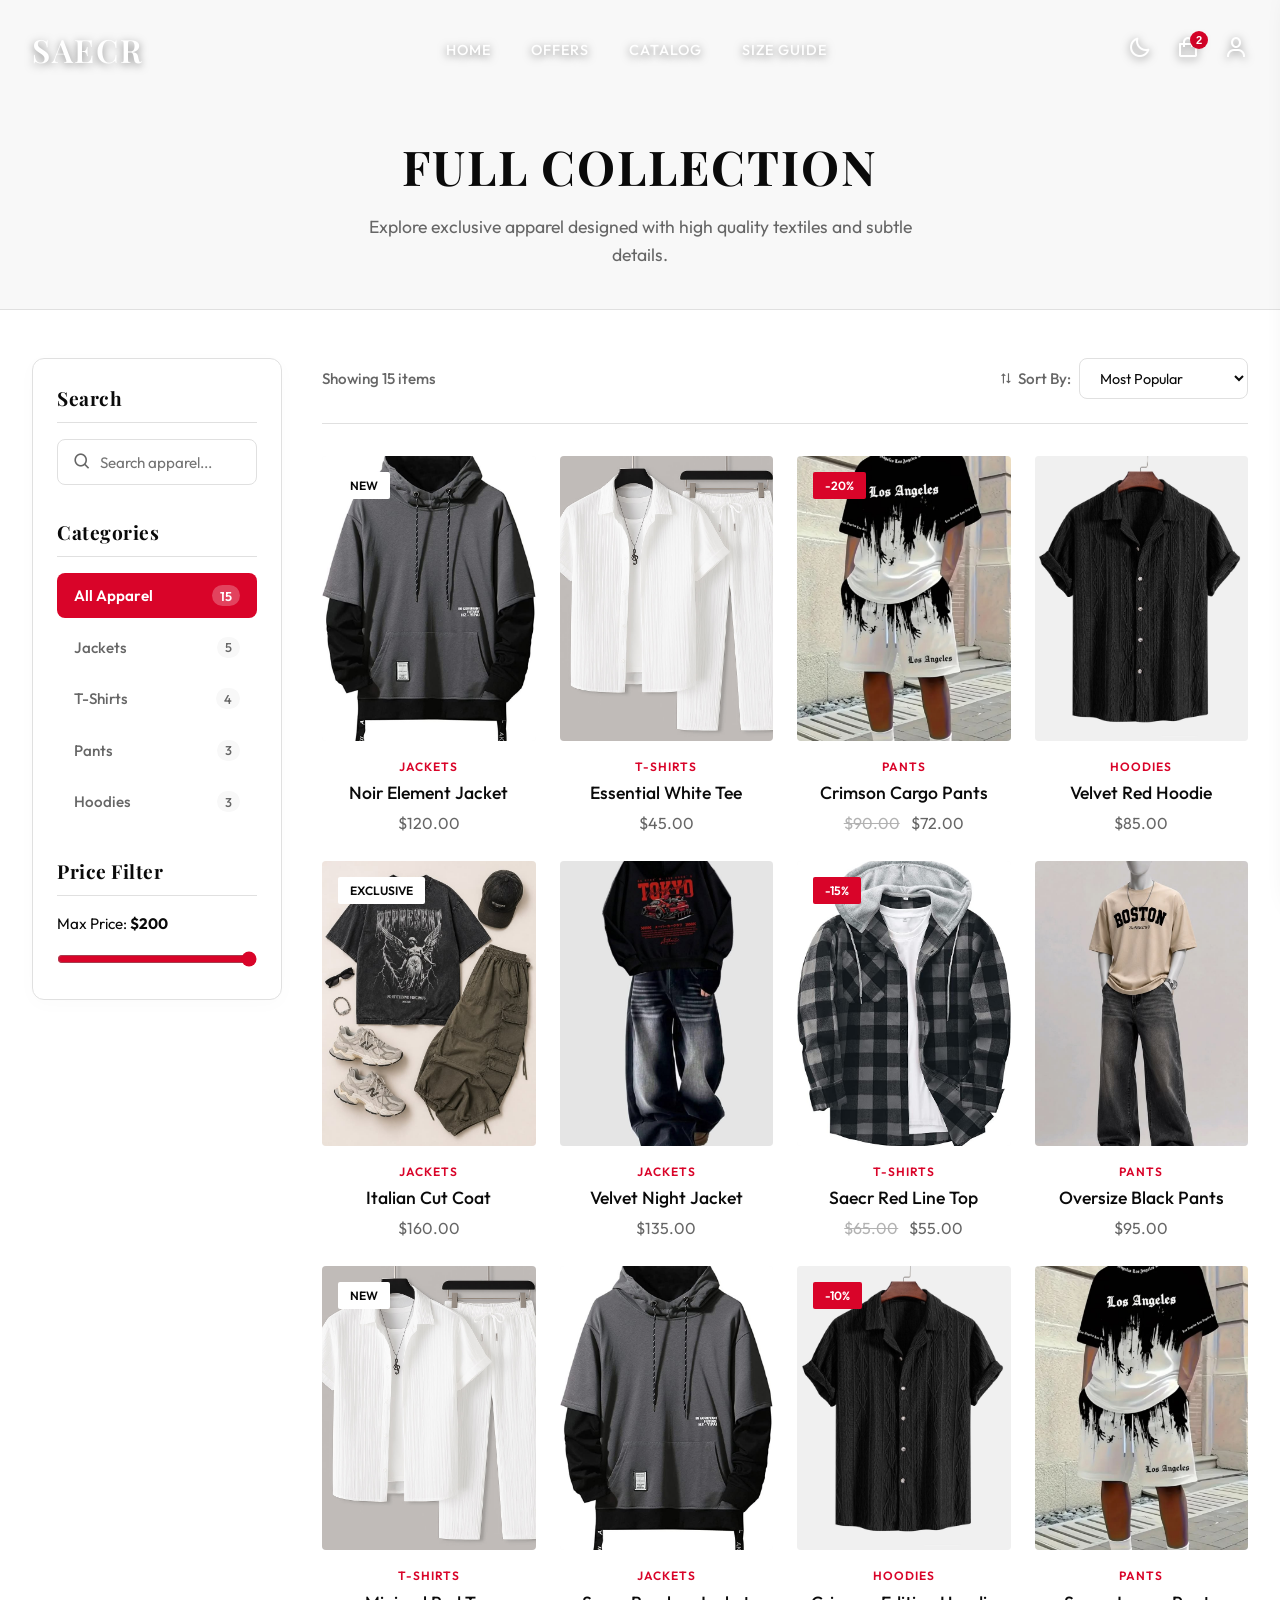
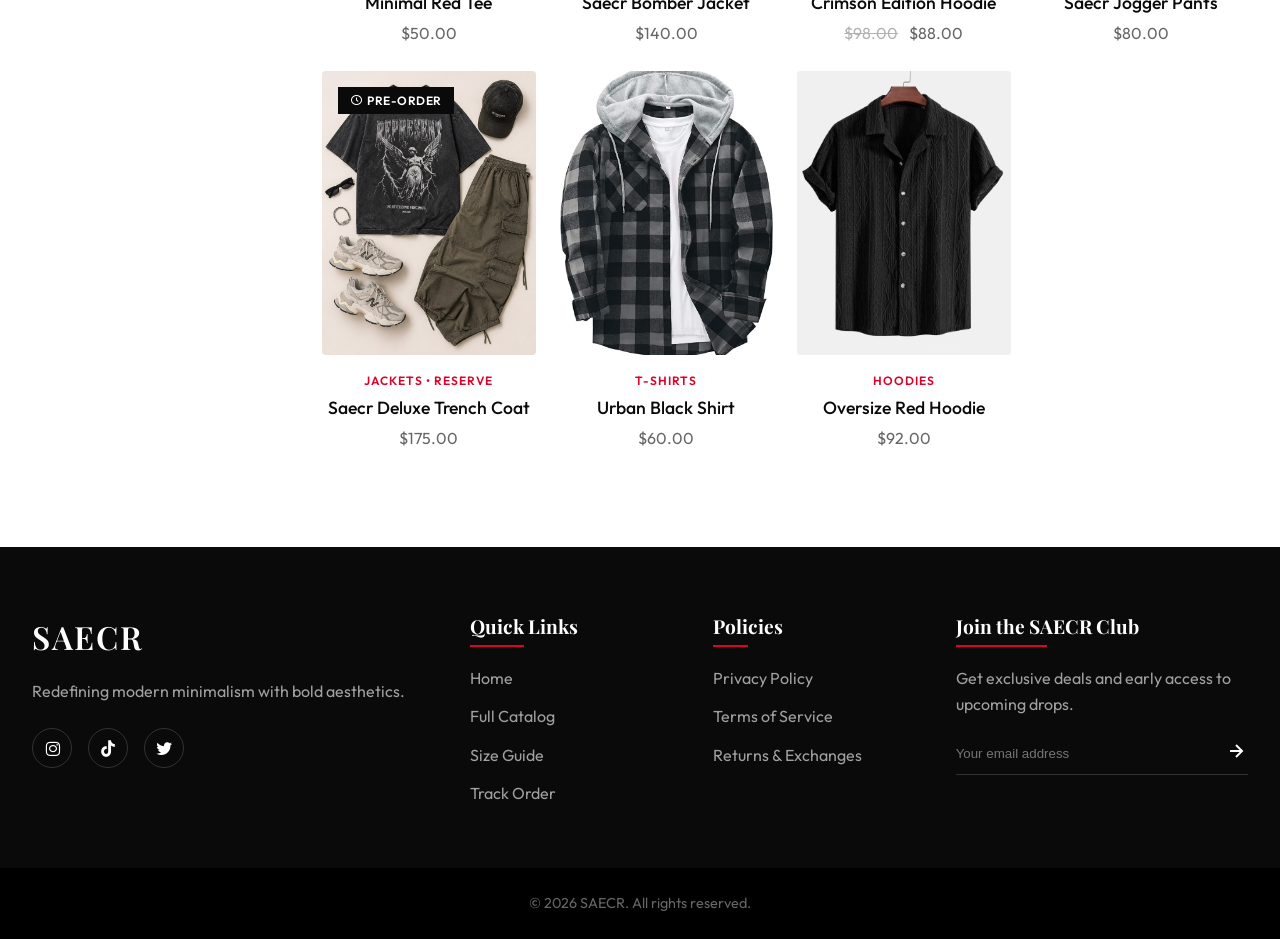
==== commit d37acd95: "Fix idioma" ====
--- a/catalogo.html
+++ b/catalogo.html
@@ -1,10 +1,10 @@
 <!DOCTYPE html>
-<html lang="es">
+<html lang="en">
 
 <head>
     <meta charset="UTF-8">
     <meta name="viewport" content="width=device-width, initial-scale=1.0">
-    <title>SAECR | Catálogo Completo</title>
+    <title>SAECR | Full Apparel Catalog</title>
     <!-- Google Fonts -->
     <link rel="preconnect" href="https://fonts.googleapis.com">
     <link rel="preconnect" href="https://fonts.gstatic.com" crossorigin>
@@ -22,20 +22,20 @@
         <div class="nav-container">
             <a href="index.html" class="logo">SAECR</a>
             <ul class="nav-links">
-                <li><a href="index.html#inicio">Inicio</a></li>
-                <li><a href="index.html#ofertas">Ofertas</a></li>
-                <li><a href="catalogo.html" class="active">Catálogo</a></li>
-                <li><a href="tallas.html">Guía de Tallas</a></li>
+                <li><a href="index.html#inicio">Home</a></li>
+                <li><a href="index.html#ofertas">Offers</a></li>
+                <li><a href="catalogo.html" class="active">Catalog</a></li>
+                <li><a href="tallas.html">Size Guide</a></li>
             </ul>
             <div class="nav-actions">
-                <button id="theme-toggle" class="icon-btn" aria-label="Cambiar tema">
+                <button id="theme-toggle" class="icon-btn" aria-label="Toggle theme">
                     <i class='bx bx-moon'></i>
                 </button>
-                <button class="icon-btn cart-toggle-btn" aria-label="Carrito" id="cart-toggle">
+                <button class="icon-btn cart-toggle-btn" aria-label="Cart" id="cart-toggle">
                     <i class='bx bx-shopping-bag'></i>
                     <span class="cart-count-badge">2</span>
                 </button>
-                <a href="perfil.html" class="icon-btn" id="user-btn" title="Mi Cuenta / Iniciar Sesión">
+                <a href="perfil.html" class="icon-btn" id="user-btn" title="My Account / Sign In">
                     <i class='bx bx-user'></i>
                 </a>
                 <button class="icon-btn mobile-toggle" id="mobile-toggle">
@@ -48,19 +48,18 @@
     <!-- Mobile Menu Overlay -->
     <div class="mobile-menu" id="mobile-menu">
         <ul class="mobile-links">
-            <li><a href="index.html#inicio">Inicio</a></li>
-            <li><a href="index.html#ofertas">Ofertas</a></li>
-            <li><a href="catalogo.html">Catálogo</a></li>
-            <li><a href="tallas.html">Guía de Tallas</a></li>
+            <li><a href="index.html#inicio">Home</a></li>
+            <li><a href="index.html#ofertas">Offers</a></li>
+            <li><a href="catalogo.html">Catalog</a></li>
+            <li><a href="tallas.html">Size Guide</a></li>
         </ul>
     </div>
 
     <!-- Catalog Page Header -->
     <header class="catalog-header-banner">
         <div class="container">
-            <h1 class="catalog-header-title">COLECCIÓN COMPLETA</h1>
-            <p class="catalog-header-subtitle">Encuentra tus prendas exclusivas con diseño de alta calidad y detalles
-                sutiles.</p>
+            <h1 class="catalog-header-title">FULL COLLECTION</h1>
+            <p class="catalog-header-subtitle">Explore exclusive apparel designed with high quality textiles and subtle details.</p>
         </div>
     </header>
 
@@ -68,46 +67,46 @@
     <main class="section catalog-main-section">
         <div class="container catalog-layout">
 
-            <!-- Sidebar Filters (Panel Lateral) -->
+            <!-- Sidebar Filters -->
             <aside class="catalog-sidebar">
                 <div class="sidebar-block">
-                    <h3 class="sidebar-title">Buscar</h3>
+                    <h3 class="sidebar-title">Search</h3>
                     <div class="search-box">
                         <i class='bx bx-search search-icon'></i>
-                        <input type="text" id="catalog-search" placeholder="Buscar prenda...">
+                        <input type="text" id="catalog-search" placeholder="Search apparel...">
                     </div>
                 </div>
 
                 <div class="sidebar-block">
-                    <h3 class="sidebar-title">Categorías</h3>
+                    <h3 class="sidebar-title">Categories</h3>
                     <ul class="category-list" id="category-filters">
                         <li>
                             <button class="category-link active" data-category="todos">
-                                <span>Todas las prendas</span>
+                                <span>All Apparel</span>
                                 <span class="category-count">15</span>
                             </button>
                         </li>
                         <li>
                             <button class="category-link" data-category="chaquetas">
-                                <span>Chaquetas</span>
+                                <span>Jackets</span>
                                 <span class="category-count">5</span>
                             </button>
                         </li>
                         <li>
                             <button class="category-link" data-category="camisetas">
-                                <span>Camisetas</span>
+                                <span>T-Shirts</span>
                                 <span class="category-count">4</span>
                             </button>
                         </li>
                         <li>
                             <button class="category-link" data-category="pantalones">
-                                <span>Pantalones</span>
+                                <span>Pants</span>
                                 <span class="category-count">3</span>
                             </button>
                         </li>
                         <li>
                             <button class="category-link" data-category="sudaderas">
-                                <span>Sudaderas</span>
+                                <span>Hoodies</span>
                                 <span class="category-count">3</span>
                             </button>
                         </li>
@@ -115,10 +114,10 @@
                 </div>
 
                 <div class="sidebar-block">
-                    <h3 class="sidebar-title">Filtro de Precio</h3>
+                    <h3 class="sidebar-title">Price Filter</h3>
                     <div class="price-filter">
                         <div class="price-range-labels">
-                            <span>Hasta: <strong id="price-value">$200</strong></span>
+                            <span>Max Price: <strong id="price-value">$200</strong></span>
                         </div>
                         <input type="range" id="price-range" min="30" max="200" value="200" step="5">
                     </div>
@@ -129,15 +128,15 @@
             <section class="catalog-content">
                 <!-- Top Control Bar -->
                 <div class="catalog-top-bar">
-                    <span id="product-count" class="product-count">Mostrando 15 prendas</span>
+                    <span id="product-count" class="product-count">Showing 15 items</span>
 
                     <div class="sort-box">
-                        <label for="sort-select"><i class='bx bx-sort-alt-2'></i> Ordenar:</label>
+                        <label for="sort-select"><i class='bx bx-sort-alt-2'></i> Sort By:</label>
                         <select id="sort-select">
-                            <option value="popular">Más Populares</option>
-                            <option value="low-high">Precio: Menor a Mayor</option>
-                            <option value="high-low">Precio: Mayor a Menor</option>
-                            <option value="name">Nombre: A - Z</option>
+                            <option value="popular">Most Popular</option>
+                            <option value="low-high">Price: Low to High</option>
+                            <option value="high-low">Price: High to Low</option>
+                            <option value="name">Name: A - Z</option>
                         </select>
                     </div>
                 </div>
@@ -145,247 +144,247 @@
                 <!-- Product Grid -->
                 <div class="product-grid catalog-grid-layout" id="catalog-grid">
                     <!-- Product 1 -->
-                    <div class="product-card catalog-item" data-category="chaquetas" data-name="chaqueta noir element"
+                    <div class="product-card catalog-item" data-category="chaquetas" data-name="noir element jacket"
                         data-price="120">
                         <div class="product-image-wrapper">
                             <a href="producto.html"><img src="img/811127fc3b06ed0d25fab4647ac7745e.jpg"
-                                    alt="Chaqueta Noir Element" class="product-img main-img"></a>
+                                    alt="Noir Element Jacket" class="product-img main-img"></a>
                             <div class="product-badges">
-                                <span class="badge badge-new">Nuevo</span>
+                                <span class="badge badge-new">New</span>
                             </div>
-                            <button class="add-to-cart-btn"><i class='bx bx-shopping-bag'></i> Agregar</button>
-                        </div>
-                        <div class="product-info">
-                            <span class="product-category-tag">Chaquetas</span>
-                            <h3 class="product-name"><a href="producto.html">Chaqueta Noir Element</a></h3>
+                            <button class="add-to-cart-btn"><i class='bx bx-shopping-bag'></i> Add to Cart</button>
+                        </div>
+                        <div class="product-info">
+                            <span class="product-category-tag">Jackets</span>
+                            <h3 class="product-name"><a href="producto.html">Noir Element Jacket</a></h3>
                             <p class="product-price">$120.00</p>
                         </div>
                     </div>
 
                     <!-- Product 2 -->
                     <div class="product-card catalog-item" data-category="camisetas"
-                        data-name="camiseta essential blanca" data-price="45">
+                        data-name="essential white tee" data-price="45">
                         <div class="product-image-wrapper">
                             <a href="producto.html"><img src="img/92c0b1f370799be083c30d45b7eeafc8.jpg"
-                                    alt="Camiseta Essential Blanca" class="product-img main-img"></a>
-                            <button class="add-to-cart-btn"><i class='bx bx-shopping-bag'></i> Agregar</button>
-                        </div>
-                        <div class="product-info">
-                            <span class="product-category-tag">Camisetas</span>
-                            <h3 class="product-name"><a href="producto.html">Camiseta Essential Blanca</a></h3>
+                                    alt="Essential White Tee" class="product-img main-img"></a>
+                            <button class="add-to-cart-btn"><i class='bx bx-shopping-bag'></i> Add to Cart</button>
+                        </div>
+                        <div class="product-info">
+                            <span class="product-category-tag">T-Shirts</span>
+                            <h3 class="product-name"><a href="producto.html">Essential White Tee</a></h3>
                             <p class="product-price">$45.00</p>
                         </div>
                     </div>
 
                     <!-- Product 3 -->
-                    <div class="product-card catalog-item" data-category="pantalones" data-name="pantalon cargo crimson"
+                    <div class="product-card catalog-item" data-category="pantalones" data-name="crimson cargo pants"
                         data-price="72">
                         <div class="product-image-wrapper">
                             <a href="producto.html"><img src="img/ae776e731c3643b9effc28e7f2017b68.jpg"
-                                    alt="Pantalón Cargo Crimson" class="product-img main-img"></a>
+                                    alt="Crimson Cargo Pants" class="product-img main-img"></a>
                             <div class="product-badges">
                                 <span class="badge badge-sale">-20%</span>
                             </div>
-                            <button class="add-to-cart-btn"><i class='bx bx-shopping-bag'></i> Agregar</button>
-                        </div>
-                        <div class="product-info">
-                            <span class="product-category-tag">Pantalones</span>
-                            <h3 class="product-name"><a href="producto.html">Pantalón Cargo Crimson</a></h3>
+                            <button class="add-to-cart-btn"><i class='bx bx-shopping-bag'></i> Add to Cart</button>
+                        </div>
+                        <div class="product-info">
+                            <span class="product-category-tag">Pants</span>
+                            <h3 class="product-name"><a href="producto.html">Crimson Cargo Pants</a></h3>
                             <p class="product-price"><span class="old-price">$90.00</span> $72.00</p>
                         </div>
                     </div>
 
                     <!-- Product 4 -->
-                    <div class="product-card catalog-item" data-category="sudaderas" data-name="sudadera velvet red"
+                    <div class="product-card catalog-item" data-category="sudaderas" data-name="velvet red hoodie"
                         data-price="85">
                         <div class="product-image-wrapper">
                             <a href="producto.html"><img src="img/bb1aa6fafc914b858361d48c7322bf22.jpg"
-                                    alt="Sudadera Velvet Red" class="product-img main-img"></a>
-                            <button class="add-to-cart-btn"><i class='bx bx-shopping-bag'></i> Agregar</button>
-                        </div>
-                        <div class="product-info">
-                            <span class="product-category-tag">Sudaderas</span>
-                            <h3 class="product-name"><a href="producto.html">Sudadera Velvet Red</a></h3>
+                                    alt="Velvet Red Hoodie" class="product-img main-img"></a>
+                            <button class="add-to-cart-btn"><i class='bx bx-shopping-bag'></i> Add to Cart</button>
+                        </div>
+                        <div class="product-info">
+                            <span class="product-category-tag">Hoodies</span>
+                            <h3 class="product-name"><a href="producto.html">Velvet Red Hoodie</a></h3>
                             <p class="product-price">$85.00</p>
                         </div>
                     </div>
 
                     <!-- Product 5 -->
-                    <div class="product-card catalog-item" data-category="chaquetas" data-name="abrigo corte italiano"
+                    <div class="product-card catalog-item" data-category="chaquetas" data-name="italian cut coat"
                         data-price="160">
                         <div class="product-image-wrapper">
                             <a href="producto.html"><img src="img/489f96b5937737e738f3c1789f232bcb.jpg"
-                                    alt="Abrigo Corte Italiano" class="product-img main-img"></a>
+                                    alt="Italian Cut Coat" class="product-img main-img"></a>
                             <div class="product-badges">
-                                <span class="badge badge-new">Exclusivo</span>
+                                <span class="badge badge-new">Exclusive</span>
                             </div>
-                            <button class="add-to-cart-btn"><i class='bx bx-shopping-bag'></i> Agregar</button>
-                        </div>
-                        <div class="product-info">
-                            <span class="product-category-tag">Chaquetas</span>
-                            <h3 class="product-name"><a href="producto.html">Abrigo Corte Italiano</a></h3>
+                            <button class="add-to-cart-btn"><i class='bx bx-shopping-bag'></i> Add to Cart</button>
+                        </div>
+                        <div class="product-info">
+                            <span class="product-category-tag">Jackets</span>
+                            <h3 class="product-name"><a href="producto.html">Italian Cut Coat</a></h3>
                             <p class="product-price">$160.00</p>
                         </div>
                     </div>
 
                     <!-- Product 6 -->
                     <div class="product-card catalog-item" data-category="chaquetas"
-                        data-name="chaqueta nocturna velvet" data-price="135">
+                        data-name="velvet night jacket" data-price="135">
                         <div class="product-image-wrapper">
                             <a href="producto.html"><img src="img/6410aaca8434f0db8516faca33340e44.jpg"
-                                    alt="Chaqueta Nocturna Velvet" class="product-img main-img"></a>
-                            <button class="add-to-cart-btn"><i class='bx bx-shopping-bag'></i> Agregar</button>
-                        </div>
-                        <div class="product-info">
-                            <span class="product-category-tag">Chaquetas</span>
-                            <h3 class="product-name"><a href="producto.html">Chaqueta Nocturna Velvet</a></h3>
+                                    alt="Velvet Night Jacket" class="product-img main-img"></a>
+                            <button class="add-to-cart-btn"><i class='bx bx-shopping-bag'></i> Add to Cart</button>
+                        </div>
+                        <div class="product-info">
+                            <span class="product-category-tag">Jackets</span>
+                            <h3 class="product-name"><a href="producto.html">Velvet Night Jacket</a></h3>
                             <p class="product-price">$135.00</p>
                         </div>
                     </div>
 
                     <!-- Product 7 -->
-                    <div class="product-card catalog-item" data-category="camisetas" data-name="top saecr red line"
+                    <div class="product-card catalog-item" data-category="camisetas" data-name="saecr red line top"
                         data-price="55">
                         <div class="product-image-wrapper">
                             <a href="producto.html"><img src="img/ddde149b1134c4387cd174a99b8d2e31.jpg"
-                                    alt="Top Saecr Red Line" class="product-img main-img"></a>
+                                    alt="Saecr Red Line Top" class="product-img main-img"></a>
                             <div class="product-badges">
                                 <span class="badge badge-sale">-15%</span>
                             </div>
-                            <button class="add-to-cart-btn"><i class='bx bx-shopping-bag'></i> Agregar</button>
-                        </div>
-                        <div class="product-info">
-                            <span class="product-category-tag">Camisetas</span>
-                            <h3 class="product-name"><a href="producto.html">Top Saecr Red Line</a></h3>
+                            <button class="add-to-cart-btn"><i class='bx bx-shopping-bag'></i> Add to Cart</button>
+                        </div>
+                        <div class="product-info">
+                            <span class="product-category-tag">T-Shirts</span>
+                            <h3 class="product-name"><a href="producto.html">Saecr Red Line Top</a></h3>
                             <p class="product-price"><span class="old-price">$65.00</span> $55.00</p>
                         </div>
                     </div>
 
                     <!-- Product 8 -->
                     <div class="product-card catalog-item" data-category="pantalones"
-                        data-name="pantalon saecr oversize black" data-price="95">
+                        data-name="saecr oversize black pants" data-price="95">
                         <div class="product-image-wrapper">
                             <a href="producto.html"><img src="img/bbeba3902ab4b259335b31585e0369e6.jpg"
-                                    alt="Pantalón Oversize Black" class="product-img main-img"></a>
-                            <button class="add-to-cart-btn"><i class='bx bx-shopping-bag'></i> Agregar</button>
-                        </div>
-                        <div class="product-info">
-                            <span class="product-category-tag">Pantalones</span>
-                            <h3 class="product-name"><a href="producto.html">Pantalón Oversize Black</a></h3>
+                                    alt="Oversize Black Pants" class="product-img main-img"></a>
+                            <button class="add-to-cart-btn"><i class='bx bx-shopping-bag'></i> Add to Cart</button>
+                        </div>
+                        <div class="product-info">
+                            <span class="product-category-tag">Pants</span>
+                            <h3 class="product-name"><a href="producto.html">Oversize Black Pants</a></h3>
                             <p class="product-price">$95.00</p>
                         </div>
                     </div>
 
                     <!-- Product 9 -->
                     <div class="product-card catalog-item" data-category="camisetas"
-                        data-name="camiseta saecr minimal red" data-price="50">
+                        data-name="minimal red tee" data-price="50">
                         <div class="product-image-wrapper">
                             <a href="producto.html"><img src="img/92c0b1f370799be083c30d45b7eeafc8.jpg"
-                                    alt="Camiseta Minimal Red" class="product-img main-img"></a>
+                                    alt="Minimal Red Tee" class="product-img main-img"></a>
                             <div class="product-badges">
-                                <span class="badge badge-new">Nuevo</span>
+                                <span class="badge badge-new">New</span>
                             </div>
-                            <button class="add-to-cart-btn"><i class='bx bx-shopping-bag'></i> Agregar</button>
-                        </div>
-                        <div class="product-info">
-                            <span class="product-category-tag">Camisetas</span>
-                            <h3 class="product-name"><a href="producto.html">Camiseta Minimal Red</a></h3>
+                            <button class="add-to-cart-btn"><i class='bx bx-shopping-bag'></i> Add to Cart</button>
+                        </div>
+                        <div class="product-info">
+                            <span class="product-category-tag">T-Shirts</span>
+                            <h3 class="product-name"><a href="producto.html">Minimal Red Tee</a></h3>
                             <p class="product-price">$50.00</p>
                         </div>
                     </div>
 
                     <!-- Product 10 -->
-                    <div class="product-card catalog-item" data-category="chaquetas" data-name="chaqueta bomber saecr"
+                    <div class="product-card catalog-item" data-category="chaquetas" data-name="saecr bomber jacket"
                         data-price="140">
                         <div class="product-image-wrapper">
                             <a href="producto.html"><img src="img/811127fc3b06ed0d25fab4647ac7745e.jpg"
-                                    alt="Chaqueta Bomber Saecr" class="product-img main-img"></a>
-                            <button class="add-to-cart-btn"><i class='bx bx-shopping-bag'></i> Agregar</button>
-                        </div>
-                        <div class="product-info">
-                            <span class="product-category-tag">Chaquetas</span>
-                            <h3 class="product-name"><a href="producto.html">Chaqueta Bomber Saecr</a></h3>
+                                    alt="Saecr Bomber Jacket" class="product-img main-img"></a>
+                            <button class="add-to-cart-btn"><i class='bx bx-shopping-bag'></i> Add to Cart</button>
+                        </div>
+                        <div class="product-info">
+                            <span class="product-category-tag">Jackets</span>
+                            <h3 class="product-name"><a href="producto.html">Saecr Bomber Jacket</a></h3>
                             <p class="product-price">$140.00</p>
                         </div>
                     </div>
 
                     <!-- Product 11 -->
-                    <div class="product-card catalog-item" data-category="sudaderas" data-name="hoodie crimson edition"
+                    <div class="product-card catalog-item" data-category="sudaderas" data-name="crimson edition hoodie"
                         data-price="88">
                         <div class="product-image-wrapper">
                             <a href="producto.html"><img src="img/bb1aa6fafc914b858361d48c7322bf22.jpg"
-                                    alt="Hoodie Crimson Edition" class="product-img main-img"></a>
+                                    alt="Crimson Edition Hoodie" class="product-img main-img"></a>
                             <div class="product-badges">
                                 <span class="badge badge-sale">-10%</span>
                             </div>
-                            <button class="add-to-cart-btn"><i class='bx bx-shopping-bag'></i> Agregar</button>
-                        </div>
-                        <div class="product-info">
-                            <span class="product-category-tag">Sudaderas</span>
-                            <h3 class="product-name"><a href="producto.html">Hoodie Crimson Edition</a></h3>
+                            <button class="add-to-cart-btn"><i class='bx bx-shopping-bag'></i> Add to Cart</button>
+                        </div>
+                        <div class="product-info">
+                            <span class="product-category-tag">Hoodies</span>
+                            <h3 class="product-name"><a href="producto.html">Crimson Edition Hoodie</a></h3>
                             <p class="product-price"><span class="old-price">$98.00</span> $88.00</p>
                         </div>
                     </div>
 
                     <!-- Product 12 -->
-                    <div class="product-card catalog-item" data-category="pantalones" data-name="pantalon jogger saecr"
+                    <div class="product-card catalog-item" data-category="pantalones" data-name="saecr jogger pants"
                         data-price="80">
                         <div class="product-image-wrapper">
                             <a href="producto.html"><img src="img/ae776e731c3643b9effc28e7f2017b68.jpg"
-                                    alt="Pantalón Jogger Saecr" class="product-img main-img"></a>
-                            <button class="add-to-cart-btn"><i class='bx bx-shopping-bag'></i> Agregar</button>
-                        </div>
-                        <div class="product-info">
-                            <span class="product-category-tag">Pantalones</span>
-                            <h3 class="product-name"><a href="producto.html">Pantalón Jogger Saecr</a></h3>
+                                    alt="Saecr Jogger Pants" class="product-img main-img"></a>
+                            <button class="add-to-cart-btn"><i class='bx bx-shopping-bag'></i> Add to Cart</button>
+                        </div>
+                        <div class="product-info">
+                            <span class="product-category-tag">Pants</span>
+                            <h3 class="product-name"><a href="producto.html">Saecr Jogger Pants</a></h3>
                             <p class="product-price">$80.00</p>
                         </div>
                     </div>
 
                     <!-- Product 13 -->
-                    <div class="product-card catalog-item" data-category="chaquetas" data-name="gabardina saecr deluxe"
+                    <div class="product-card catalog-item" data-category="chaquetas" data-name="saecr deluxe trench coat"
                         data-price="175">
                         <div class="product-image-wrapper">
                             <a href="producto.html"><img src="img/489f96b5937737e738f3c1789f232bcb.jpg"
-                                    alt="Gabardina Saecr Deluxe" class="product-img main-img"></a>
+                                    alt="Saecr Deluxe Trench Coat" class="product-img main-img"></a>
                             <div class="product-badges">
-                                <span class="badge badge-preorder"><i class='bx bx-time-five'></i> Pre-Orden</span>
+                                <span class="badge badge-preorder"><i class='bx bx-time-five'></i> Pre-Order</span>
                             </div>
-                            <button class="add-to-cart-btn"><i class='bx bx-time-five'></i> Pre-Ordenar</button>
-                        </div>
-                        <div class="product-info">
-                            <span class="product-category-tag">Chaquetas • Reserva</span>
-                            <h3 class="product-name"><a href="producto.html">Gabardina Saecr Deluxe</a></h3>
+                            <button class="add-to-cart-btn"><i class='bx bx-time-five'></i> Pre-Order Now</button>
+                        </div>
+                        <div class="product-info">
+                            <span class="product-category-tag">Jackets • Reserve</span>
+                            <h3 class="product-name"><a href="producto.html">Saecr Deluxe Trench Coat</a></h3>
                             <p class="product-price">$175.00</p>
                         </div>
                     </div>
 
                     <!-- Product 14 -->
                     <div class="product-card catalog-item" data-category="camisetas"
-                        data-name="camisa urbana saecr black" data-price="60">
+                        data-name="urban black shirt" data-price="60">
                         <div class="product-image-wrapper">
                             <a href="producto.html"><img src="img/ddde149b1134c4387cd174a99b8d2e31.jpg"
-                                    alt="Camisa Urbana Black" class="product-img main-img"></a>
-                            <button class="add-to-cart-btn"><i class='bx bx-shopping-bag'></i> Agregar</button>
-                        </div>
-                        <div class="product-info">
-                            <span class="product-category-tag">Camisetas</span>
-                            <h3 class="product-name"><a href="producto.html">Camisa Urbana Black</a></h3>
+                                    alt="Urban Black Shirt" class="product-img main-img"></a>
+                            <button class="add-to-cart-btn"><i class='bx bx-shopping-bag'></i> Add to Cart</button>
+                        </div>
+                        <div class="product-info">
+                            <span class="product-category-tag">T-Shirts</span>
+                            <h3 class="product-name"><a href="producto.html">Urban Black Shirt</a></h3>
                             <p class="product-price">$60.00</p>
                         </div>
                     </div>
 
                     <!-- Product 15 -->
                     <div class="product-card catalog-item" data-category="sudaderas"
-                        data-name="sudadera saecr oversize red" data-price="92">
+                        data-name="oversize red hoodie" data-price="92">
                         <div class="product-image-wrapper">
                             <a href="producto.html"><img src="img/bb1aa6fafc914b858361d48c7322bf22.jpg"
-                                    alt="Sudadera Oversize Red" class="product-img main-img"></a>
-                            <button class="add-to-cart-btn"><i class='bx bx-shopping-bag'></i> Agregar</button>
-                        </div>
-                        <div class="product-info">
-                            <span class="product-category-tag">Sudaderas</span>
-                            <h3 class="product-name"><a href="producto.html">Sudadera Oversize Red</a></h3>
+                                    alt="Oversize Red Hoodie" class="product-img main-img"></a>
+                            <button class="add-to-cart-btn"><i class='bx bx-shopping-bag'></i> Add to Cart</button>
+                        </div>
+                        <div class="product-info">
+                            <span class="product-category-tag">Hoodies</span>
+                            <h3 class="product-name"><a href="producto.html">Oversize Red Hoodie</a></h3>
                             <p class="product-price">$92.00</p>
                         </div>
                     </div>
@@ -394,8 +393,8 @@
                 <!-- No Results Message -->
                 <div id="no-results" class="no-results-msg" style="display: none;">
                     <i class='bx bx-search-alt-2'></i>
-                    <h3>No se encontraron resultados</h3>
-                    <p>Intenta buscando con otro nombre o ajustando los filtros laterales.</p>
+                    <h3>No items found</h3>
+                    <p>Try searching with another keyword or adjusting your filters.</p>
                 </div>
             </section>
         </div>
@@ -406,7 +405,7 @@
         <div class="container footer-grid">
             <div class="footer-brand">
                 <h2 class="logo">SAECR</h2>
-                <p>Redefiniendo el minimalismo moderno con toques audaces.</p>
+                <p>Redefining modern minimalism with bold aesthetics.</p>
                 <div class="social-links">
                     <a href="#"><i class='bx bxl-instagram'></i></a>
                     <a href="#"><i class='bx bxl-tiktok'></i></a>
@@ -414,229 +413,227 @@
                 </div>
             </div>
             <div class="footer-links">
-                <h3>Enlaces Útiles</h3>
+                <h3>Quick Links</h3>
                 <ul>
-                    <li><a href="index.html#inicio">Inicio</a></li>
-                    <li><a href="catalogo.html">Catálogo Completo</a></li>
-                    <li><a href="index.html#tallas">Guía de Tallas</a></li>
-                    <li><a href="#">Rastrea tu pedido</a></li>
+                    <li><a href="index.html#inicio">Home</a></li>
+                    <li><a href="catalogo.html">Full Catalog</a></li>
+                    <li><a href="index.html#tallas">Size Guide</a></li>
+                    <li><a href="#">Track Order</a></li>
                 </ul>
             </div>
             <div class="footer-links">
-                <h3>Políticas</h3>
+                <h3>Policies</h3>
                 <ul>
-                    <li><a href="terminos.html#privacidad" target="_blank">Política de Privacidad</a></li>
-                    <li><a href="terminos.html" target="_blank">Términos de Servicio</a></li>
-                    <li><a href="terminos.html#garantia" target="_blank">Cambios y Devoluciones</a></li>
+                    <li><a href="terminos.html#privacidad" target="_blank">Privacy Policy</a></li>
+                    <li><a href="terminos.html" target="_blank">Terms of Service</a></li>
+                    <li><a href="terminos.html#garantia" target="_blank">Returns & Exchanges</a></li>
                 </ul>
             </div>
             <div class="footer-newsletter">
-                <h3>Únete al Club SAECR</h3>
-                <p>Recibe ofertas exclusivas y acceso anticipado a nuevas colecciones.</p>
+                <h3>Join the SAECR Club</h3>
+                <p>Get exclusive deals and early access to upcoming drops.</p>
                 <form class="newsletter-form">
-                    <input type="email" placeholder="Tu correo electrónico" required>
+                    <input type="email" placeholder="Your email address" required>
                     <button type="submit"><i class='bx bx-right-arrow-alt'></i></button>
                 </form>
             </div>
         </div>
         <div class="footer-bottom">
-            <p>&copy; 2026 SAECR. Todos los derechos reservados.</p>
-            <!-- Side Shopping Cart Drawer (Carrito de Compras Flotante) -->
-            <div class="cart-overlay" id="cart-overlay"></div>
-            <aside class="cart-drawer" id="cart-drawer">
-                <div class="cart-drawer-header">
-                    <h3><i class='bx bx-shopping-bag'></i> Mi Carrito (<span id="cart-drawer-count">2</span>)</h3>
-                    <button class="close-cart-btn" id="close-cart"><i class='bx bx-x'></i></button>
-                </div>
-
-                <div class="cart-drawer-items" id="cart-drawer-items">
-                    <!-- Item 1 -->
-                    <div class="cart-item">
-                        <a href="producto.html"><img src="img/811127fc3b06ed0d25fab4647ac7745e.jpg"
-                                alt="Chaqueta Noir Element" class="cart-item-img"></a>
-                        <div class="cart-item-details">
-                            <span class="cart-item-category">Colección Urbana</span>
-                            <h4 class="cart-item-title"><a href="producto.html">Chaqueta Noir Element</a></h4>
-                            <span class="cart-item-meta">Talla: <strong>M</strong> | Color: <strong>Negro
-                                    Noir</strong></span>
-                            <span class="cart-item-meta">Ref: #SAE-811</span>
-                            <div class="cart-item-price-row">
-                                <span class="cart-item-price">$120.00</span>
-                                <div class="cart-item-qty">
-                                    <button class="item-qty-btn decrease-qty"><i class='bx bx-minus'></i></button>
-                                    <span class="item-qty">1</span>
-                                    <button class="item-qty-btn increase-qty"><i class='bx bx-plus'></i></button>
-                                </div>
-                            </div>
-                            <a href="producto.html" class="cart-view-detail-btn"><i class='bx bx-show-alt'></i> Ver
-                                detalle completo</a>
-                        </div>
-                        <button class="remove-item-btn" title="Eliminar"><i class='bx bx-trash'></i></button>
-                    </div>
-
-                    <!-- Item 2 -->
-                    <div class="cart-item">
-                        <a href="producto.html"><img src="img/92c0b1f370799be083c30d45b7eeafc8.jpg"
-                                alt="Camiseta Essential Blanca" class="cart-item-img"></a>
-                        <div class="cart-item-details">
-                            <span class="cart-item-category">Básicos SAECR</span>
-                            <h4 class="cart-item-title"><a href="producto.html">Camiseta Essential Blanca</a></h4>
-                            <span class="cart-item-meta">Talla: <strong>L</strong> | Color: <strong>Blanco
-                                    Marfil</strong></span>
-                            <span class="cart-item-meta">Ref: #SAE-92c</span>
-                            <div class="cart-item-price-row">
-                                <span class="cart-item-price">$45.00</span>
-                                <div class="cart-item-qty">
-                                    <button class="item-qty-btn decrease-qty"><i class='bx bx-minus'></i></button>
-                                    <span class="item-qty">1</span>
-                                    <button class="item-qty-btn increase-qty"><i class='bx bx-plus'></i></button>
-                                </div>
-                            </div>
-                            <a href="producto.html" class="cart-view-detail-btn"><i class='bx bx-show-alt'></i> Ver
-                                detalle completo</a>
-                        </div>
-                        <button class="remove-item-btn" title="Eliminar"><i class='bx bx-trash'></i></button>
-                    </div>
-                </div>
-
-                <div class="cart-drawer-footer">
-                    <div class="cart-summary-line">
-                        <span>Subtotal</span>
-                        <strong id="cart-subtotal">$165.00</strong>
-                    </div>
-                    <div class="cart-summary-line">
-                        <span>Envío</span>
-                        <span class="free-shipping-tag">Gratis</span>
-                    </div>
-                    <p class="cart-tax-notice">Impuestos calculados en la pantalla de pago.</p>
-
-                    <button class="btn btn-primary checkout-btn">Proceder al Pago <i
-                            class='bx bx-right-arrow-alt'></i></button>
-                    <a href="catalogo.html" class="continue-shopping">Continuar Comprando</a>
-                </div>
-            </aside>
-
-            <!-- Login & Register Modal (Modal de Autenticación) -->
-            <div class="modal-overlay" id="auth-modal-overlay"></div>
-            <div class="auth-modal" id="auth-modal">
-                <div class="modal-header">
-                    <h3><i class='bx bx-user-circle'></i> Acceso de Clientes</h3>
-                    <button class="modal-close-btn" id="close-auth-modal"><i class='bx bx-x'></i></button>
-                </div>
-                <div class="modal-body">
-                    <div class="auth-tabs">
-                        <button type="button" class="auth-tab-btn active" data-auth-tab="login-form">Iniciar
-                            Sesión</button>
-                        <button type="button" class="auth-tab-btn" data-auth-tab="register-form">Crear Cuenta</button>
-                    </div>
-
-                    <!-- Login Form -->
-                    <div class="auth-tab-pane active" id="login-form">
-                        <button type="button" class="btn btn-google" id="google-login-btn">
-                            <svg width="20" height="20" viewBox="0 0 18 18">
-                                <path fill="#4285F4"
-                                    d="M17.64 9.2c0-.637-.057-1.251-.164-1.84H9v3.481h4.844c-.209 1.125-.843 2.078-1.796 2.717v2.259h2.908c1.702-1.567 2.684-3.874 2.684-6.617z" />
-                                <path fill="#34A853"
-                                    d="M9 18c2.43 0 4.467-.806 5.956-2.18l-2.908-2.259c-.806.54-1.837.86-3.048.86-2.344 0-4.328-1.584-5.036-3.711H.957v2.332A8.997 8.997 0 0 0 9 18z" />
-                                <path fill="#FBBC05"
-                                    d="M3.964 10.71A5.41 5.41 0 0 1 3.682 9c0-.593.102-1.17.282-1.71V4.958H.957A8.996 8.996 0 0 0 0 9c0 1.452.348 2.827.957 4.042l3.007-2.332z" />
-                                <path fill="#EA4335"
-                                    d="M9 3.58c1.321 0 2.508.454 3.44 1.345l2.582-2.58C13.463.891 11.426 0 9 0A8.997 8.997 0 0 0 .957 4.958L3.964 7.29C4.672 5.163 6.656 3.58 9 3.58z" />
-                            </svg>
-                            <span>Continuar con Google</span>
-                        </button>
-                        <div class="auth-divider"><span>o con tu correo</span></div>
-                        <form class="auth-form" id="login-form-element">
-                            <div class="input-group">
-                                <label>Correo Electrónico</label>
-                                <input type="email" placeholder="ejemplo@correo.com" required>
-                            </div>
-                            <div class="input-group">
-                                <label>Contraseña</label>
-                                <input type="password" placeholder="Tu contraseña" required>
-                            </div>
-                            <div class="auth-options-row">
-                                <label class="remember-me">
-                                    <input type="checkbox" checked> Recordarme
-                                </label>
-                                <a href="#" class="forgot-pass-link">¿Olvidaste tu contraseña?</a>
-                            </div>
-                            <button type="submit" class="btn btn-primary auth-submit-btn">Ingresar a mi Cuenta</button>
-                        </form>
-                    </div>
-
-                    <!-- Register Form -->
-                    <div class="auth-tab-pane" id="register-form">
-                        <button type="button" class="btn btn-google" id="google-register-btn">
-                            <svg width="20" height="20" viewBox="0 0 18 18">
-                                <path fill="#4285F4"
-                                    d="M17.64 9.2c0-.637-.057-1.251-.164-1.84H9v3.481h4.844c-.209 1.125-.843 2.078-1.796 2.717v2.259h2.908c1.702-1.567 2.684-3.874 2.684-6.617z" />
-                                <path fill="#34A853"
-                                    d="M9 18c2.43 0 4.467-.806 5.956-2.18l-2.908-2.259c-.806.54-1.837.86-3.048.86-2.344 0-4.328-1.584-5.036-3.711H.957v2.332A8.997 8.997 0 0 0 9 18z" />
-                                <path fill="#FBBC05"
-                                    d="M3.964 10.71A5.41 5.41 0 0 1 3.682 9c0-.593.102-1.17.282-1.71V4.958H.957A8.996 8.996 0 0 0 0 9c0 1.452.348 2.827.957 4.042l3.007-2.332z" />
-                                <path fill="#EA4335"
-                                    d="M9 3.58c1.321 0 2.508.454 3.44 1.345l2.582-2.58C13.463.891 11.426 0 9 0A8.997 8.997 0 0 0 .957 4.958L3.964 7.29C4.672 5.163 6.656 3.58 9 3.58z" />
-                            </svg>
-                            <span>Registrarse con Google</span>
-                        </button>
-                        <div class="auth-divider"><span>o completa tus datos</span></div>
-                        <form class="auth-form" id="register-form-element">
-                            <div class="input-group">
-                                <label>Nombre Completo</label>
-                                <input type="text" placeholder="Tu nombre y apellido" required>
-                            </div>
-                            <div class="input-group">
-                                <label>Correo Electrónico</label>
-                                <input type="email" placeholder="ejemplo@correo.com" required>
-                            </div>
-                            <div class="input-group">
-                                <label>Contraseña</label>
-                                <input type="password" placeholder="Mínimo 8 caracteres" required>
-                            </div>
-                            <div class="auth-options-row">
-                                <label class="remember-me">
-                                    <input type="checkbox" id="terms-checkbox" required disabled>
-                                    <span>He leído y acepto los <a href="#" class="terms-link" id="open-terms-btn">Términos y Condiciones</a></span>
-                                </label>
-                            </div>
-                            <button type="submit" class="btn btn-primary auth-submit-btn">Crear mi Cuenta</button>
-                        </form>
-                    </div>
-                </div>
-            </div>
-
-            <!-- Terms & Conditions Modal (Modal de Términos y Condiciones) -->
-            <div class="modal-overlay" id="terms-modal-overlay"></div>
-            <div class="terms-modal" id="terms-modal">
-                <div class="modal-header">
-                    <h3><i class='bx bx-file'></i> Términos y Condiciones del Servicio SAECR</h3>
-                    <button class="modal-close-btn" id="close-terms-modal"><i class='bx bx-x'></i></button>
-                </div>
-                <div class="modal-body" id="terms-modal-body" style="max-height: 320px; overflow-y: auto; padding: 1.5rem; border: 1px solid var(--border-color); border-radius: 8px; margin: 1.2rem 1.8rem;">
-                    <h4>1. Registro y Seguridad de la Cuenta</h4>
-                    <p>Al registrarte en SAECR, garantizas proporcionar datos verídicos para el correcto procesamiento de tus pedidos, compras y reservas de pre-orden. Eres responsable del uso adecuado de tus credenciales.</p>
-
-                    <h4>2. Políticas de Pre-Orden & Reservas</h4>
-                    <p>Las compras realizadas bajo la modalidad de <strong>Pre-Orden</strong> corresponden a prendas exclusivas de confección limitada en taller. La fecha estimada de despacho se muestra al momento de confirmar el pedido.</p>
-
-                    <h4>3. Envíos & Garantías de Satisfacción</h4>
-                    <p>Todos nuestros envíos cuentan con número de seguimiento en tiempo real. Cuentas con 30 días posteriores a la recepción para cualquier cambio por talla o devolución sin costo de gestión.</p>
-
-                    <h4>4. Protección de Datos & Privacidad</h4>
-                    <p>Tus datos personales y transacciones financieras están encriptados y resguardados bajo estándares estrictos de ciberseguridad SSL de 256 bits.</p>
-
-                    <h4>5. Confirmación Obligatoria</h4>
-                    <p>Al hacer click en el botón de aceptación ubicado al final de este documento, confirmas haber leído este acuerdo en su totalidad y consientes el cumplimiento de las políticas de uso de SAECR.</p>
-                </div>
-                <div class="modal-footer" style="padding: 1.2rem 1.8rem; border-top: 1px solid var(--border-color); display: flex; justify-content: space-between; align-items: center; gap: 1rem;">
-                    <small id="scroll-prompt-text" style="color: var(--primary-color); font-size: 0.82rem; font-weight: 500;"><i class='bx bx-down-arrow-alt bx-bounce'></i> Desplaza hasta el final para habilitar la aceptación</small>
-                    <button type="button" class="btn btn-primary btn-sm" id="accept-terms-btn" disabled style="min-width: 170px; opacity: 0.5; cursor: not-allowed;"><i class='bx bx-lock-alt'></i> Aceptar Términos</button>
-                </div>
-            </div>
-
-            <script src="script.js"></script>
-            <script src="catalogo.js"></script>
+            <p>&copy; 2026 SAECR. All rights reserved.</p>
+        </div>
+    </footer>
+
+    <!-- Side Shopping Cart Drawer -->
+    <div class="cart-overlay" id="cart-overlay"></div>
+    <aside class="cart-drawer" id="cart-drawer">
+        <div class="cart-drawer-header">
+            <h3><i class='bx bx-shopping-bag'></i> My Cart (<span id="cart-drawer-count">2</span>)</h3>
+            <button class="close-cart-btn" id="close-cart"><i class='bx bx-x'></i></button>
+        </div>
+
+        <div class="cart-drawer-items" id="cart-drawer-items">
+            <!-- Item 1 -->
+            <div class="cart-item">
+                <a href="producto.html"><img src="img/811127fc3b06ed0d25fab4647ac7745e.jpg"
+                        alt="Noir Element Jacket" class="cart-item-img"></a>
+                <div class="cart-item-details">
+                    <span class="cart-item-category">Urban Collection</span>
+                    <h4 class="cart-item-title"><a href="producto.html">Noir Element Jacket</a></h4>
+                    <span class="cart-item-meta">Size: <strong>M</strong> | Color: <strong>Noir Black</strong></span>
+                    <span class="cart-item-meta">Ref: #SAE-811</span>
+                    <div class="cart-item-price-row">
+                        <span class="cart-item-price">$120.00</span>
+                        <div class="cart-item-qty">
+                            <button class="item-qty-btn decrease-qty"><i class='bx bx-minus'></i></button>
+                            <span class="item-qty">1</span>
+                            <button class="item-qty-btn increase-qty"><i class='bx bx-plus'></i></button>
+                        </div>
+                    </div>
+                    <a href="producto.html" class="cart-view-detail-btn"><i class='bx bx-show-alt'></i> View full details</a>
+                </div>
+                <button class="remove-item-btn" title="Remove"><i class='bx bx-trash'></i></button>
+            </div>
+
+            <!-- Item 2 -->
+            <div class="cart-item">
+                <a href="producto.html"><img src="img/92c0b1f370799be083c30d45b7eeafc8.jpg"
+                        alt="Essential White Tee" class="cart-item-img"></a>
+                <div class="cart-item-details">
+                    <span class="cart-item-category">SAECR Basics</span>
+                    <h4 class="cart-item-title"><a href="producto.html">Essential White Tee</a></h4>
+                    <span class="cart-item-meta">Size: <strong>L</strong> | Color: <strong>Ivory White</strong></span>
+                    <span class="cart-item-meta">Ref: #SAE-92c</span>
+                    <div class="cart-item-price-row">
+                        <span class="cart-item-price">$45.00</span>
+                        <div class="cart-item-qty">
+                            <button class="item-qty-btn decrease-qty"><i class='bx bx-minus'></i></button>
+                            <span class="item-qty">1</span>
+                            <button class="item-qty-btn increase-qty"><i class='bx bx-plus'></i></button>
+                        </div>
+                    </div>
+                    <a href="producto.html" class="cart-view-detail-btn"><i class='bx bx-show-alt'></i> View full details</a>
+                </div>
+                <button class="remove-item-btn" title="Remove"><i class='bx bx-trash'></i></button>
+            </div>
+        </div>
+
+        <div class="cart-drawer-footer">
+            <div class="cart-summary-line">
+                <span>Subtotal</span>
+                <strong id="cart-subtotal">$165.00</strong>
+            </div>
+            <div class="cart-summary-line">
+                <span>Shipping</span>
+                <span class="free-shipping-tag">Free</span>
+            </div>
+            <p class="cart-tax-notice">Taxes calculated at checkout.</p>
+
+            <button class="btn btn-primary checkout-btn">Proceed to Checkout <i
+                    class='bx bx-right-arrow-alt'></i></button>
+            <a href="catalogo.html" class="continue-shopping">Continue Shopping</a>
+        </div>
+    </aside>
+
+    <!-- Login & Register Modal -->
+    <div class="modal-overlay" id="auth-modal-overlay"></div>
+    <div class="auth-modal" id="auth-modal">
+        <div class="modal-header">
+            <h3><i class='bx bx-user-circle'></i> Customer Account</h3>
+            <button class="modal-close-btn" id="close-auth-modal"><i class='bx bx-x'></i></button>
+        </div>
+        <div class="modal-body">
+            <div class="auth-tabs">
+                <button type="button" class="auth-tab-btn active" data-auth-tab="login-form">Sign In</button>
+                <button type="button" class="auth-tab-btn" data-auth-tab="register-form">Create Account</button>
+            </div>
+
+            <!-- Login Form -->
+            <div class="auth-tab-pane active" id="login-form">
+                <button type="button" class="btn btn-google" id="google-login-btn">
+                    <svg width="20" height="20" viewBox="0 0 18 18">
+                        <path fill="#4285F4"
+                            d="M17.64 9.2c0-.637-.057-1.251-.164-1.84H9v3.481h4.844c-.209 1.125-.843 2.078-1.796 2.717v2.259h2.908c1.702-1.567 2.684-3.874 2.684-6.617z" />
+                        <path fill="#34A853"
+                            d="M9 18c2.43 0 4.467-.806 5.956-2.18l-2.908-2.259c-.806.54-1.837.86-3.048.86-2.344 0-4.328-1.584-5.036-3.711H.957v2.332A8.997 8.997 0 0 0 9 18z" />
+                        <path fill="#FBBC05"
+                            d="M3.964 10.71A5.41 5.41 0 0 1 3.682 9c0-.593.102-1.17.282-1.71V4.958H.957A8.996 8.996 0 0 0 0 9c0 1.452.348 2.827.957 4.042l3.007-2.332z" />
+                        <path fill="#EA4335"
+                            d="M9 3.58c1.321 0 2.508.454 3.44 1.345l2.582-2.58C13.463.891 11.426 0 9 0A8.997 8.997 0 0 0 .957 4.958L3.964 7.29C4.672 5.163 6.656 3.58 9 3.58z" />
+                    </svg>
+                    <span>Continue with Google</span>
+                </button>
+                <div class="auth-divider"><span>or with your email</span></div>
+                <form class="auth-form" id="login-form-element">
+                    <div class="input-group">
+                        <label>Email Address</label>
+                        <input type="email" placeholder="example@email.com" required>
+                    </div>
+                    <div class="input-group">
+                        <label>Password</label>
+                        <input type="password" placeholder="Your password" required>
+                    </div>
+                    <div class="auth-options-row">
+                        <label class="remember-me">
+                            <input type="checkbox" checked> Remember me
+                        </label>
+                        <a href="#" class="forgot-pass-link">Forgot password?</a>
+                    </div>
+                    <button type="submit" class="btn btn-primary auth-submit-btn">Sign In to My Account</button>
+                </form>
+            </div>
+
+            <!-- Register Form -->
+            <div class="auth-tab-pane" id="register-form">
+                <button type="button" class="btn btn-google" id="google-register-btn">
+                    <svg width="20" height="20" viewBox="0 0 18 18">
+                        <path fill="#4285F4"
+                            d="M17.64 9.2c0-.637-.057-1.251-.164-1.84H9v3.481h4.844c-.209 1.125-.843 2.078-1.796 2.717v2.259h2.908c1.702-1.567 2.684-3.874 2.684-6.617z" />
+                        <path fill="#34A853"
+                            d="M9 18c2.43 0 4.467-.806 5.956-2.18l-2.908-2.259c-.806.54-1.837.86-3.048.86-2.344 0-4.328-1.584-5.036-3.711H.957v2.332A8.997 8.997 0 0 0 9 18z" />
+                        <path fill="#FBBC05"
+                            d="M3.964 10.71A5.41 5.41 0 0 1 3.682 9c0-.593.102-1.17.282-1.71V4.958H.957A8.996 8.996 0 0 0 0 9c0 1.452.348 2.827.957 4.042l3.007-2.332z" />
+                        <path fill="#EA4335"
+                            d="M9 3.58c1.321 0 2.508.454 3.44 1.345l2.582-2.58C13.463.891 11.426 0 9 0A8.997 8.997 0 0 0 .957 4.958L3.964 7.29C4.672 5.163 6.656 3.58 9 3.58z" />
+                    </svg>
+                    <span>Sign up with Google</span>
+                </button>
+                <div class="auth-divider"><span>or complete your details</span></div>
+                <form class="auth-form" id="register-form-element">
+                    <div class="input-group">
+                        <label>Full Name</label>
+                        <input type="text" placeholder="Your full name" required>
+                    </div>
+                    <div class="input-group">
+                        <label>Email Address</label>
+                        <input type="email" placeholder="example@email.com" required>
+                    </div>
+                    <div class="input-group">
+                        <label>Password</label>
+                        <input type="password" placeholder="Minimum 8 characters" required>
+                    </div>
+                    <div class="auth-options-row">
+                        <label class="remember-me">
+                            <input type="checkbox" id="terms-checkbox" required disabled>
+                            <span>I have read and agree to the <a href="#" class="terms-link" id="open-terms-btn">Terms & Conditions</a></span>
+                        </label>
+                    </div>
+                    <button type="submit" class="btn btn-primary auth-submit-btn">Create My Account</button>
+                </form>
+            </div>
+        </div>
+    </div>
+
+    <!-- Terms & Conditions Modal -->
+    <div class="modal-overlay" id="terms-modal-overlay"></div>
+    <div class="terms-modal" id="terms-modal">
+        <div class="modal-header">
+            <h3><i class='bx bx-file'></i> SAECR Terms of Service</h3>
+            <button class="modal-close-btn" id="close-terms-modal"><i class='bx bx-x'></i></button>
+        </div>
+        <div class="modal-body" id="terms-modal-body" style="max-height: 320px; overflow-y: auto; padding: 1.5rem; border: 1px solid var(--border-color); border-radius: 8px; margin: 1.2rem 1.8rem;">
+            <h4>1. Account Registration & Security</h4>
+            <p>By registering on SAECR, you guarantee to provide truthful information for the accurate processing of your orders, purchases, and pre-order reservations. You are responsible for keeping your credentials safe.</p>
+
+            <h4>2. Pre-Order & Reservation Policies</h4>
+            <p>Purchases made under the <strong>Pre-Order</strong> category correspond to limited-edition boutique workshop garments. Estimated shipping dates are clearly displayed upon order confirmation.</p>
+
+            <h4>3. Shipping & Satisfaction Guarantee</h4>
+            <p>All shipments include real-time tracking. You have 30 continuous days following receipt to request size exchanges or returns at no additional management fee.</p>
+
+            <h4>4. Data Protection & Privacy</h4>
+            <p>Your personal details and financial transactions are encrypted and secured under strict 256-bit SSL cybersecurity and PCI-DSS Level 1 international standards.</p>
+
+            <h4>5. Mandatory Confirmation</h4>
+            <p>By clicking the acceptance button at the bottom of this document, you confirm that you have read this agreement in full and consent to comply with SAECR policies.</p>
+        </div>
+        <div class="modal-footer" style="padding: 1.2rem 1.8rem; border-top: 1px solid var(--border-color); display: flex; justify-content: space-between; align-items: center; gap: 1rem;">
+            <small id="scroll-prompt-text" style="color: var(--primary-color); font-size: 0.82rem; font-weight: 500;"><i class='bx bx-down-arrow-alt bx-bounce'></i> Scroll to the bottom to enable acceptance</small>
+            <button type="button" class="btn btn-primary btn-sm" id="accept-terms-btn" disabled style="min-width: 170px; opacity: 0.5; cursor: not-allowed;"><i class='bx bx-lock-alt'></i> Accept Terms</button>
+        </div>
+    </div>
+
+    <script src="script.js"></script>
+    <script src="catalogo.js"></script>
 </body>
 
 </html>
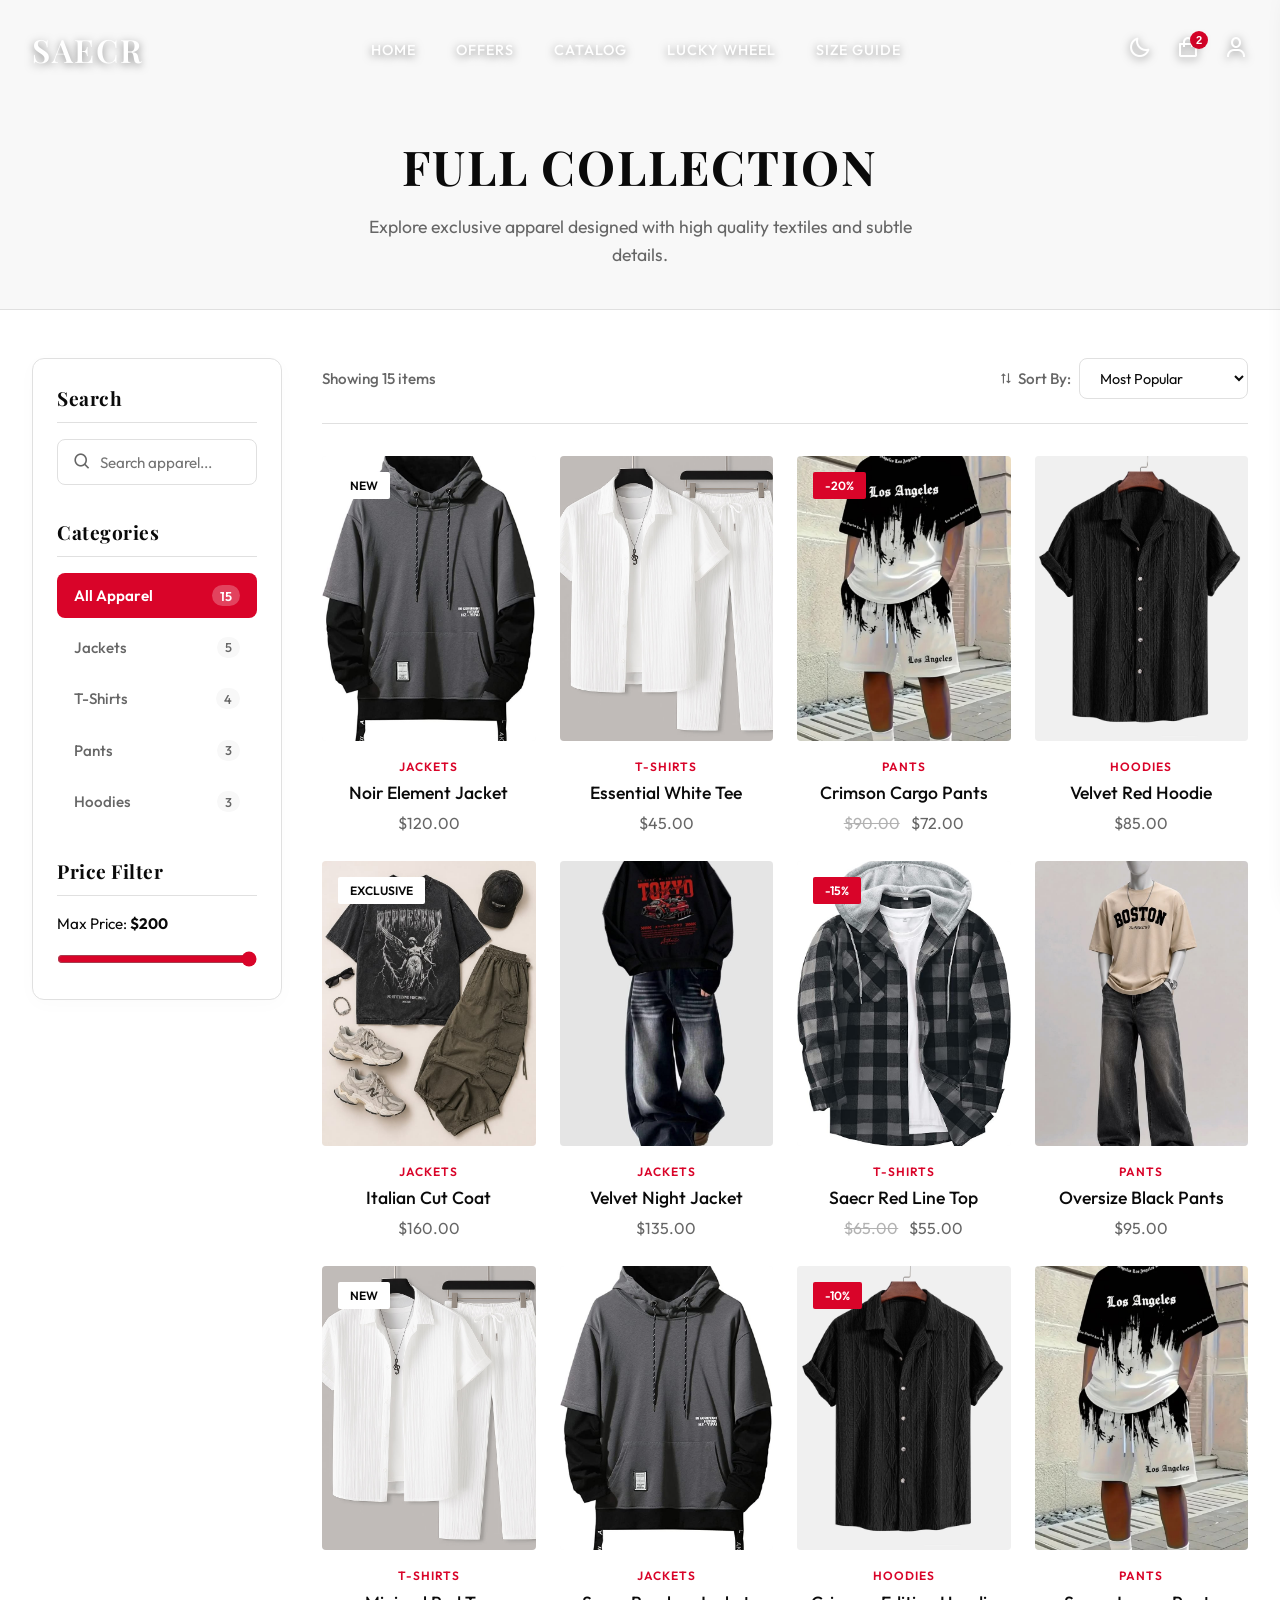
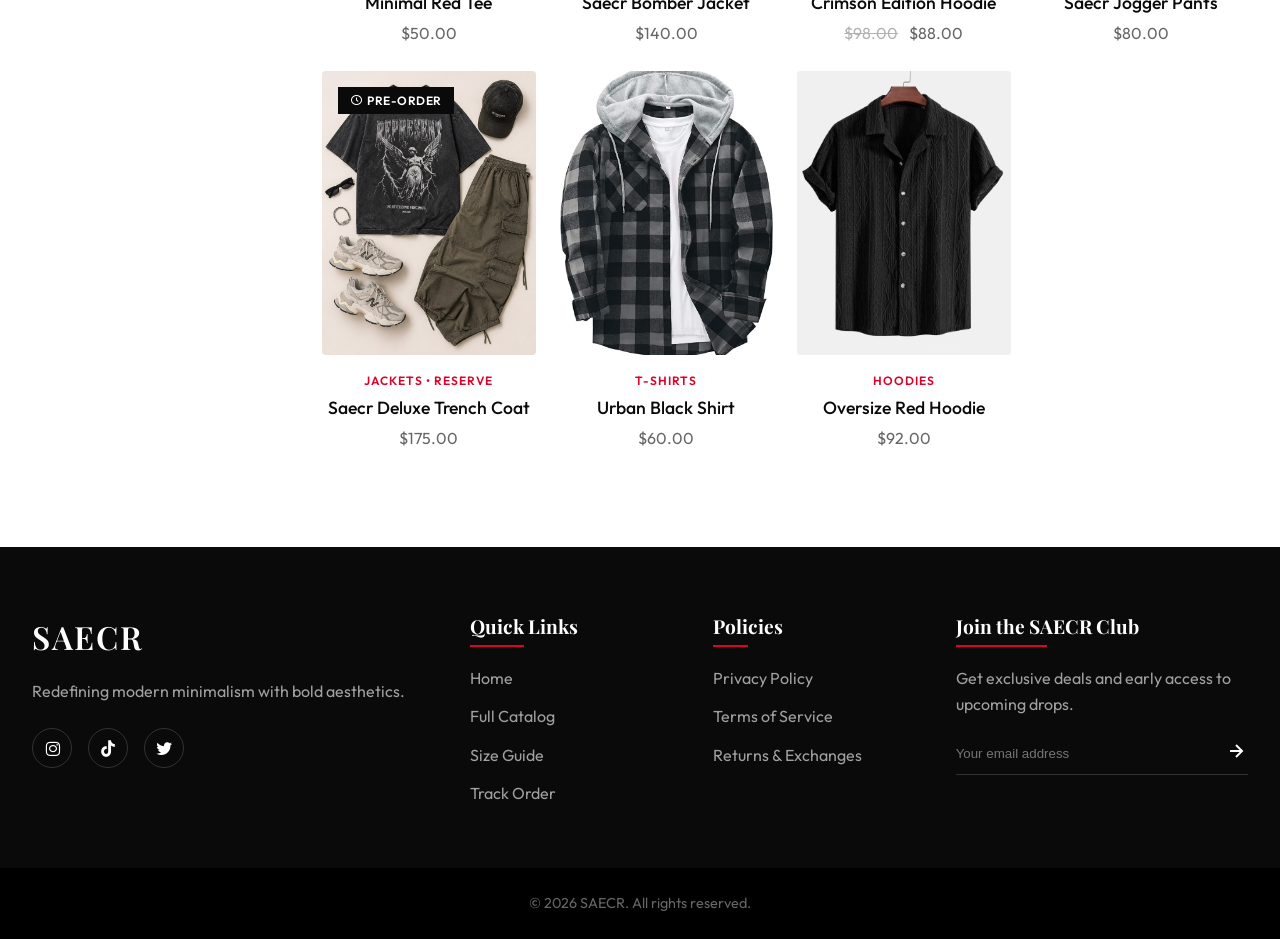
==== commit 3514b62d: "Ruleta" ====
--- a/catalogo.html
+++ b/catalogo.html
@@ -25,6 +25,7 @@
                 <li><a href="index.html#inicio">Home</a></li>
                 <li><a href="index.html#ofertas">Offers</a></li>
                 <li><a href="catalogo.html" class="active">Catalog</a></li>
+                <li><a href="ruleta.html">Lucky Wheel</a></li>
                 <li><a href="tallas.html">Size Guide</a></li>
             </ul>
             <div class="nav-actions">
--- a/styles.css
+++ b/styles.css
@@ -3757,9 +3757,706 @@
     .terms-layout {
         grid-template-columns: 1fr;
     }
-
-    .terms-sidebar {
-        position: relative;
-        top: 0;
+}
+
+/* ==========================================================================
+   Spin-to-Win Coupon Wheel Styles & Dedicated Section
+   ========================================================================== */
+.wheel-floating-btn {
+    position: fixed;
+    bottom: 25px;
+    left: 25px;
+    z-index: 999;
+    background: linear-gradient(135deg, var(--primary-color) 0%, #b00020 100%);
+    color: #ffffff;
+    border: none;
+    padding: 0.75rem 1.4rem;
+    border-radius: 30px;
+    font-size: 0.9rem;
+    font-weight: 600;
+    display: flex;
+    align-items: center;
+    gap: 0.6rem;
+    cursor: pointer;
+    box-shadow: 0 10px 25px rgba(217, 4, 41, 0.4);
+    transition: all 0.3s cubic-bezier(0.4, 0, 0.2, 1);
+}
+
+.wheel-floating-btn:hover {
+    transform: translateY(-4px) scale(1.04);
+    box-shadow: 0 14px 30px rgba(217, 4, 41, 0.6);
+}
+
+.wheel-floating-btn i {
+    font-size: 1.3rem;
+}
+
+/* High-Contrast Crystal-Clear Modal */
+.wheel-modal {
+    position: fixed;
+    top: 50%;
+    left: 50%;
+    transform: translate(-50%, -50%) scale(0.9);
+    width: 94%;
+    max-width: 640px;
+    background: var(--card-bg);
+    border: 1px solid var(--border-color);
+    border-radius: 24px;
+    z-index: 1005;
+    opacity: 0;
+    visibility: hidden;
+    transition: all 0.35s cubic-bezier(0.34, 1.56, 0.64, 1);
+    box-shadow: 0 25px 70px rgba(0, 0, 0, 0.5);
+    padding: 2rem 1.8rem;
+    text-align: center;
+}
+
+body.dark-mode .wheel-modal {
+    background: #141414;
+    border-color: #2a2a2a;
+}
+
+.wheel-modal.open {
+    opacity: 1;
+    visibility: visible;
+    transform: translate(-50%, -50%) scale(1);
+}
+
+.wheel-modal-header h3 {
+    font-family: var(--font-secondary);
+    font-size: 1.8rem;
+    color: var(--text-color);
+    margin-bottom: 0.3rem;
+}
+
+.wheel-modal-header p {
+    color: var(--text-muted);
+    font-size: 0.95rem;
+    margin-bottom: 1.5rem;
+}
+
+/* Outer Bezel with LED Lights */
+.wheel-bezel {
+    position: relative;
+    padding: 18px;
+    border-radius: 50%;
+    background: radial-gradient(circle, #1e1e1e 0%, #0e0e0e 100%);
+    box-shadow: 0 20px 50px rgba(0, 0, 0, 0.55), inset 0 2px 6px rgba(255, 255, 255, 0.15), 0 0 0 3px var(--primary-color);
+    margin: 0 auto !important;
+    display: flex !important;
+    align-items: center !important;
+    justify-content: center !important;
+    width: 460px;
+    height: 460px;
+    max-width: 90vw;
+    max-height: 90vw;
+}
+
+.wheel-led-ring {
+    position: absolute;
+    top: 0;
+    left: 0;
+    width: 100%;
+    height: 100%;
+    border-radius: 50%;
+    pointer-events: none;
+    z-index: 8;
+}
+
+.wheel-led {
+    position: absolute;
+    width: 10px;
+    height: 10px;
+    border-radius: 50%;
+    background: var(--primary-color);
+    box-shadow: 0 0 8px var(--primary-color), 0 0 14px rgba(217, 4, 41, 0.6);
+    top: 50%;
+    left: 50%;
+    margin-top: -5px;
+    margin-left: -5px;
+    transform: rotate(calc(var(--i) * 30deg)) translateY(-222px);
+    animation: ledPulse 1.2s infinite ease-in-out alternate;
+    animation-delay: calc(var(--i) * 0.1s);
+}
+
+.wheel-bezel.spinning .wheel-led {
+    animation: ledFastChase 0.3s infinite linear;
+}
+
+@keyframes ledPulse {
+    0% {
+        background: #a1031d;
+        box-shadow: 0 0 4px #a1031d;
+        opacity: 0.4;
     }
+
+    100% {
+        background: #ffffff;
+        box-shadow: 0 0 10px #ffffff, 0 0 18px var(--primary-color);
+        opacity: 1;
+    }
+}
+
+@keyframes ledFastChase {
+    0% {
+        opacity: 0.2;
+        transform: rotate(calc(var(--i) * 30deg)) translateY(-222px) scale(0.8);
+    }
+
+    50% {
+        opacity: 1;
+        transform: rotate(calc(var(--i) * 30deg)) translateY(-222px) scale(1.3);
+    }
+
+    100% {
+        opacity: 0.2;
+        transform: rotate(calc(var(--i) * 30deg)) translateY(-222px) scale(0.8);
+    }
+}
+
+/* Wheel Graphics Container */
+.wheel-container {
+    position: relative !important;
+    width: 420px !important;
+    height: 420px !important;
+    max-width: 100%;
+    margin: 0 auto !important;
+    display: flex !important;
+    align-items: center !important;
+    justify-content: center !important;
+}
+
+.wheel-pointer {
+    position: absolute;
+    top: -20px;
+    left: 50%;
+    transform: translateX(-50%);
+    z-index: 20;
+    width: 36px;
+    height: 44px;
+    background: linear-gradient(180deg, #ffd700 0%, #d4af37 70%, #b8860b 100%);
+    clip-path: polygon(50% 100%, 0 0, 100% 0);
+    filter: drop-shadow(0 6px 10px rgba(0, 0, 0, 0.6));
+    transform-origin: 50% 0%;
+    transition: transform 0.08s ease;
+}
+
+.wheel-pointer::after {
+    content: '';
+    position: absolute;
+    top: 4px;
+    left: 50%;
+    transform: translateX(-50%);
+    width: 12px;
+    height: 12px;
+    border-radius: 50%;
+    background: var(--primary-color);
+    box-shadow: 0 0 8px #ff4d6d;
+}
+
+.wheel-pointer.tick {
+    transform: translateX(-50%) rotate(-14deg) scale(1.1);
+}
+
+.wheel-canvas {
+    width: 100%;
+    height: 100%;
+    border-radius: 50%;
+    box-shadow: 0 0 0 6px #1a1a1a, 0 0 30px rgba(0, 0, 0, 0.4);
+    transition: transform 4.5s cubic-bezier(0.15, 0.9, 0.2, 1);
+    image-rendering: -webkit-optimize-contrast;
+}
+
+.spin-center-btn {
+    position: absolute !important;
+    top: 50% !important;
+    left: 50% !important;
+    transform: translate(-50%, -50%) !important;
+    width: 94px !important;
+    height: 94px !important;
+    border-radius: 50% !important;
+    background: radial-gradient(circle, #1a1a1a 0%, #0a0a0a 100%) !important;
+    color: #ffffff !important;
+    border: 3px solid var(--primary-color) !important;
+    font-weight: 800 !important;
+    font-size: 1rem !important;
+    font-family: var(--font-primary) !important;
+    letter-spacing: 2px !important;
+    text-transform: uppercase !important;
+    cursor: pointer !important;
+    z-index: 40 !important;
+    box-shadow: 0 0 20px rgba(217, 4, 41, 0.5), inset 0 1px 3px rgba(255, 255, 255, 0.15), 0 6px 18px rgba(0, 0, 0, 0.5) !important;
+    display: flex !important;
+    align-items: center !important;
+    justify-content: center !important;
+    transition: all 0.2s ease !important;
+}
+
+.spin-center-btn:hover {
+    transform: translate(-50%, -50%) scale(1.06) !important;
+    box-shadow: 0 0 28px rgba(217, 4, 41, 0.7), 0 8px 22px rgba(0, 0, 0, 0.5) !important;
+}
+
+.spin-center-btn:disabled {
+    opacity: 0.4 !important;
+    cursor: not-allowed !important;
+}
+
+/* Coupon Result Card */
+.wheel-result-card {
+    display: none;
+    background: var(--bg-secondary);
+    border: 2px dashed var(--primary-color);
+    border-radius: 16px;
+    padding: 1.5rem;
+    margin-top: 1.2rem;
+    animation: popInCard 0.5s cubic-bezier(0.34, 1.56, 0.64, 1) forwards;
+}
+
+@keyframes popInCard {
+    0% {
+        opacity: 0;
+        transform: translateY(20px) scale(0.9);
+    }
+
+    100% {
+        opacity: 1;
+        transform: translateY(0) scale(1);
+    }
+}
+
+.wheel-result-card.show {
+    display: block;
+}
+
+.coupon-code-box {
+    display: inline-flex;
+    align-items: center;
+    gap: 0.6rem;
+    background: var(--card-bg);
+    border: 2px solid var(--primary-color);
+    padding: 0.6rem 1.4rem;
+    border-radius: 10px;
+    margin: 0.8rem 0;
+    font-family: monospace;
+    font-size: 1.4rem;
+    font-weight: 800;
+    color: var(--primary-color);
+    letter-spacing: 3px;
+    box-shadow: 0 4px 15px rgba(217, 4, 41, 0.2);
+}
+
+.copy-coupon-btn {
+    background: linear-gradient(135deg, var(--primary-color) 0%, #b00020 100%);
+    color: #ffffff;
+    border: none;
+    padding: 0.8rem 1.6rem;
+    border-radius: 30px;
+    font-size: 0.95rem;
+    font-weight: 700;
+    cursor: pointer;
+    box-shadow: 0 6px 20px rgba(217, 4, 41, 0.4);
+    transition: all 0.25s ease;
+}
+
+.copy-coupon-btn:hover {
+    transform: translateY(-2px);
+    box-shadow: 0 10px 25px rgba(217, 4, 41, 0.6);
+}
+
+/* Fullscreen Confetti Celebration Overlay */
+.confetti-canvas {
+    position: fixed;
+    top: 0;
+    left: 0;
+    width: 100vw;
+    height: 100vh;
+    pointer-events: none;
+    z-index: 2000;
+}
+
+/* Dedicated Wheel Section Styles */
+.wheel-section-card {
+    background: var(--card-bg);
+    border: 1px solid var(--border-color);
+    border-radius: 24px;
+    padding: 3rem 2.5rem;
+    box-shadow: var(--shadow-sm);
+}
+
+.wheel-section-grid {
+    display: grid;
+    grid-template-columns: 1fr 1fr;
+    gap: 3rem;
+    align-items: center;
+}
+
+.wheel-section-info h3 {
+    font-family: var(--font-secondary);
+    font-size: 1.8rem;
+    color: var(--text-color);
+    margin-bottom: 0.8rem;
+}
+
+.wheel-section-info p {
+    color: var(--text-muted);
+    font-size: 1rem;
+    line-height: 1.6;
+    margin-bottom: 1.5rem;
+}
+
+.wheel-perks-list {
+    display: flex;
+    flex-direction: column;
+    gap: 0.8rem;
+    list-style: none;
+}
+
+.wheel-perks-list li {
+    display: flex;
+    align-items: center;
+    gap: 0.6rem;
+    font-size: 0.95rem;
+    color: var(--text-color);
+}
+
+.wheel-perks-list i {
+    color: #2b9348;
+    font-size: 1.2rem;
+}
+
+@media (max-width: 900px) {
+    .wheel-section-grid {
+        grid-template-columns: 1fr;
+        text-align: center;
+    }
+
+    .wheel-perks-list {
+        align-items: center;
+    }
+}
+
+/* ==========================================================================
+   Victory Modal & Cart Coupon Drawer Integration
+   ========================================================================== */
+
+/* Victory Pop-up Modal Overlay */
+#win-modal-overlay {
+    position: fixed !important;
+    top: 0 !important;
+    left: 0 !important;
+    width: 100vw !important;
+    height: 100vh !important;
+    background: rgba(0, 0, 0, 0.85) !important;
+    backdrop-filter: blur(8px) !important;
+    z-index: 99998 !important;
+    display: none !important;
+}
+
+#win-modal-overlay.open {
+    display: block !important;
+}
+
+/* Victory Pop-up Modal Box */
+.win-modal {
+    display: none !important;
+    position: fixed !important;
+    top: 50% !important;
+    left: 50% !important;
+    transform: translate(-50%, -50%) scale(0.85) !important;
+    width: 90% !important;
+    max-width: 480px !important;
+    background: var(--card-bg) !important;
+    border: 2px solid var(--primary-color) !important;
+    border-radius: 24px !important;
+    z-index: 99999 !important;
+    opacity: 0;
+    visibility: hidden;
+    transition: all 0.35s cubic-bezier(0.34, 1.56, 0.64, 1);
+    box-shadow: 0 25px 70px rgba(217, 4, 41, 0.5) !important;
+    padding: 2.2rem 1.8rem !important;
+    text-align: center !important;
+}
+
+.win-modal.open {
+    display: flex !important;
+    flex-direction: column !important;
+    opacity: 1 !important;
+    visibility: visible !important;
+    transform: translate(-50%, -50%) scale(1) !important;
+}
+
+.win-modal-header {
+    position: relative;
+}
+
+.win-trophy-icon {
+    width: 68px;
+    height: 68px;
+    margin: 0 auto 1rem auto;
+    background: rgba(217, 4, 41, 0.1);
+    border: 2px solid var(--primary-color);
+    border-radius: 50%;
+    display: flex;
+    align-items: center;
+    justify-content: center;
+    color: var(--primary-color);
+    font-size: 2.2rem;
+    box-shadow: 0 0 20px rgba(217, 4, 41, 0.3);
+}
+
+.win-modal-header h3 {
+    font-family: var(--font-secondary);
+    font-size: 1.8rem;
+    letter-spacing: 1px;
+    color: var(--text-color);
+    margin-bottom: 0.4rem;
+}
+
+.win-modal-header p {
+    color: var(--text-muted);
+    font-size: 0.92rem;
+    margin-bottom: 1.5rem;
+}
+
+.win-coupon-card {
+    background: var(--bg-secondary);
+    border: 2px dashed var(--primary-color);
+    border-radius: 16px;
+    padding: 1.4rem;
+    margin-bottom: 1.5rem;
+}
+
+.win-prize-title {
+    display: block;
+    font-size: 1.1rem;
+    font-weight: 700;
+    color: var(--primary-color);
+    margin-bottom: 0.6rem;
+    text-transform: uppercase;
+}
+
+.win-code-box {
+    background: var(--card-bg);
+    border: 1px solid var(--border-color);
+    padding: 0.6rem 1.4rem;
+    border-radius: 10px;
+    display: inline-block;
+    font-family: monospace;
+    font-size: 1.5rem;
+    font-weight: 800;
+    letter-spacing: 4px;
+    color: var(--text-color);
+    margin-bottom: 0.6rem;
+}
+
+.win-coupon-card small {
+    display: block;
+    color: var(--text-muted);
+    font-size: 0.8rem;
+}
+
+.win-modal-actions {
+    display: flex;
+    flex-direction: column;
+    gap: 0.8rem;
+}
+
+.win-modal-actions .btn {
+    width: 100%;
+    justify-content: center;
+}
+
+/* Cart Coupon Controls */
+.cart-coupon-box {
+    margin-bottom: 1.2rem;
+    padding-bottom: 1rem;
+    border-bottom: 1px solid var(--border-color);
+}
+
+.coupon-input-row {
+    display: flex;
+    gap: 0.5rem;
+}
+
+.coupon-input-row input {
+    flex: 1;
+    background: var(--bg-secondary);
+    border: 1px solid var(--border-color);
+    border-radius: 8px;
+    padding: 0.6rem 1rem;
+    color: var(--text-color);
+    font-size: 0.88rem;
+    font-family: monospace;
+    text-transform: uppercase;
+}
+
+.coupon-input-row input:focus {
+    border-color: var(--primary-color);
+    outline: none;
+}
+
+.active-coupon-badge {
+    background: rgba(43, 147, 72, 0.1);
+    border: 1px solid #2b9348;
+    border-radius: 8px;
+    padding: 0.6rem 1rem;
+    display: flex;
+    align-items: center;
+    justify-content: space-between;
+    margin-bottom: 0.8rem;
+    animation: fadeIn 0.3s ease;
+}
+
+.active-coupon-badge.hidden {
+    display: none;
+}
+
+.coupon-badge-info {
+    display: flex;
+    align-items: center;
+    gap: 0.6rem;
+    color: #2b9348;
+    font-size: 0.85rem;
+    font-weight: 600;
+}
+
+.coupon-badge-info i {
+    font-size: 1.1rem;
+}
+
+.remove-coupon-btn {
+    background: none;
+    border: none;
+    color: #2b9348;
+    font-size: 1.2rem;
+    cursor: pointer;
+    opacity: 0.8;
+    transition: opacity 0.2s ease;
+}
+
+.remove-coupon-btn:hover {
+    opacity: 1;
+}
+
+.cart-summary-line.discount-line {
+    color: #2b9348;
+}
+
+.cart-summary-line.discount-line.hidden {
+    display: none;
+}
+
+.discount-amount-tag {
+    font-weight: 700;
+}
+
+/* ==========================================================================
+   Profile Coupons Tab Styles
+   ========================================================================== */
+.coupons-grid {
+    display: grid;
+    grid-template-columns: repeat(auto-fill, minmax(280px, 1fr));
+    gap: 1.5rem;
+    margin-top: 1.5rem;
+}
+
+.profile-coupon-card {
+    background: var(--card-bg);
+    border: 1px solid var(--border-color);
+    border-radius: 16px;
+    padding: 1.4rem;
+    display: flex;
+    flex-direction: column;
+    justify-content: space-between;
+    box-shadow: var(--shadow-sm);
+    transition: var(--transition-fast);
+    position: relative;
+    overflow: hidden;
+}
+
+.profile-coupon-card::before {
+    content: '';
+    position: absolute;
+    top: 0;
+    left: 0;
+    width: 4px;
+    height: 100%;
+    background: var(--primary-color);
+}
+
+.profile-coupon-card:hover {
+    transform: translateY(-3px);
+    box-shadow: 0 10px 25px rgba(0, 0, 0, 0.08);
+    border-color: var(--primary-color);
+}
+
+.coupon-card-header {
+    display: flex;
+    align-items: center;
+    justify-content: space-between;
+    margin-bottom: 1rem;
+}
+
+.active-badge {
+    background: rgba(43, 147, 72, 0.1);
+    color: #2b9348;
+    border: 1px solid #2b9348;
+    padding: 0.25rem 0.65rem;
+    border-radius: 20px;
+    font-size: 0.75rem;
+    font-weight: 600;
+    display: inline-flex;
+    align-items: center;
+    gap: 0.3rem;
+}
+
+.coupon-discount-value {
+    font-weight: 800;
+    font-size: 1.1rem;
+    color: var(--primary-color);
+    letter-spacing: 0.5px;
+}
+
+.coupon-card-body h3 {
+    font-size: 1.1rem;
+    font-family: var(--font-secondary);
+    color: var(--text-color);
+    margin-bottom: 0.4rem;
+}
+
+.coupon-card-body p {
+    color: var(--text-muted);
+    font-size: 0.85rem;
+    line-height: 1.4;
+    margin-bottom: 1rem;
+}
+
+.coupon-code-display {
+    background: var(--bg-secondary);
+    border: 1px dashed var(--border-color);
+    padding: 0.5rem 0.8rem;
+    border-radius: 8px;
+    display: flex;
+    align-items: center;
+    justify-content: space-between;
+    margin-bottom: 1.2rem;
+}
+
+.coupon-code-display code {
+    font-family: monospace;
+    font-size: 1.1rem;
+    font-weight: 700;
+    color: var(--text-color);
+    letter-spacing: 2px;
+}
+
+.coupon-card-footer {
+    display: flex;
+    align-items: center;
+    justify-content: space-between;
+    padding-top: 0.8rem;
+    border-top: 1px solid var(--border-color);
+    font-size: 0.8rem;
+    color: var(--text-muted);
 }
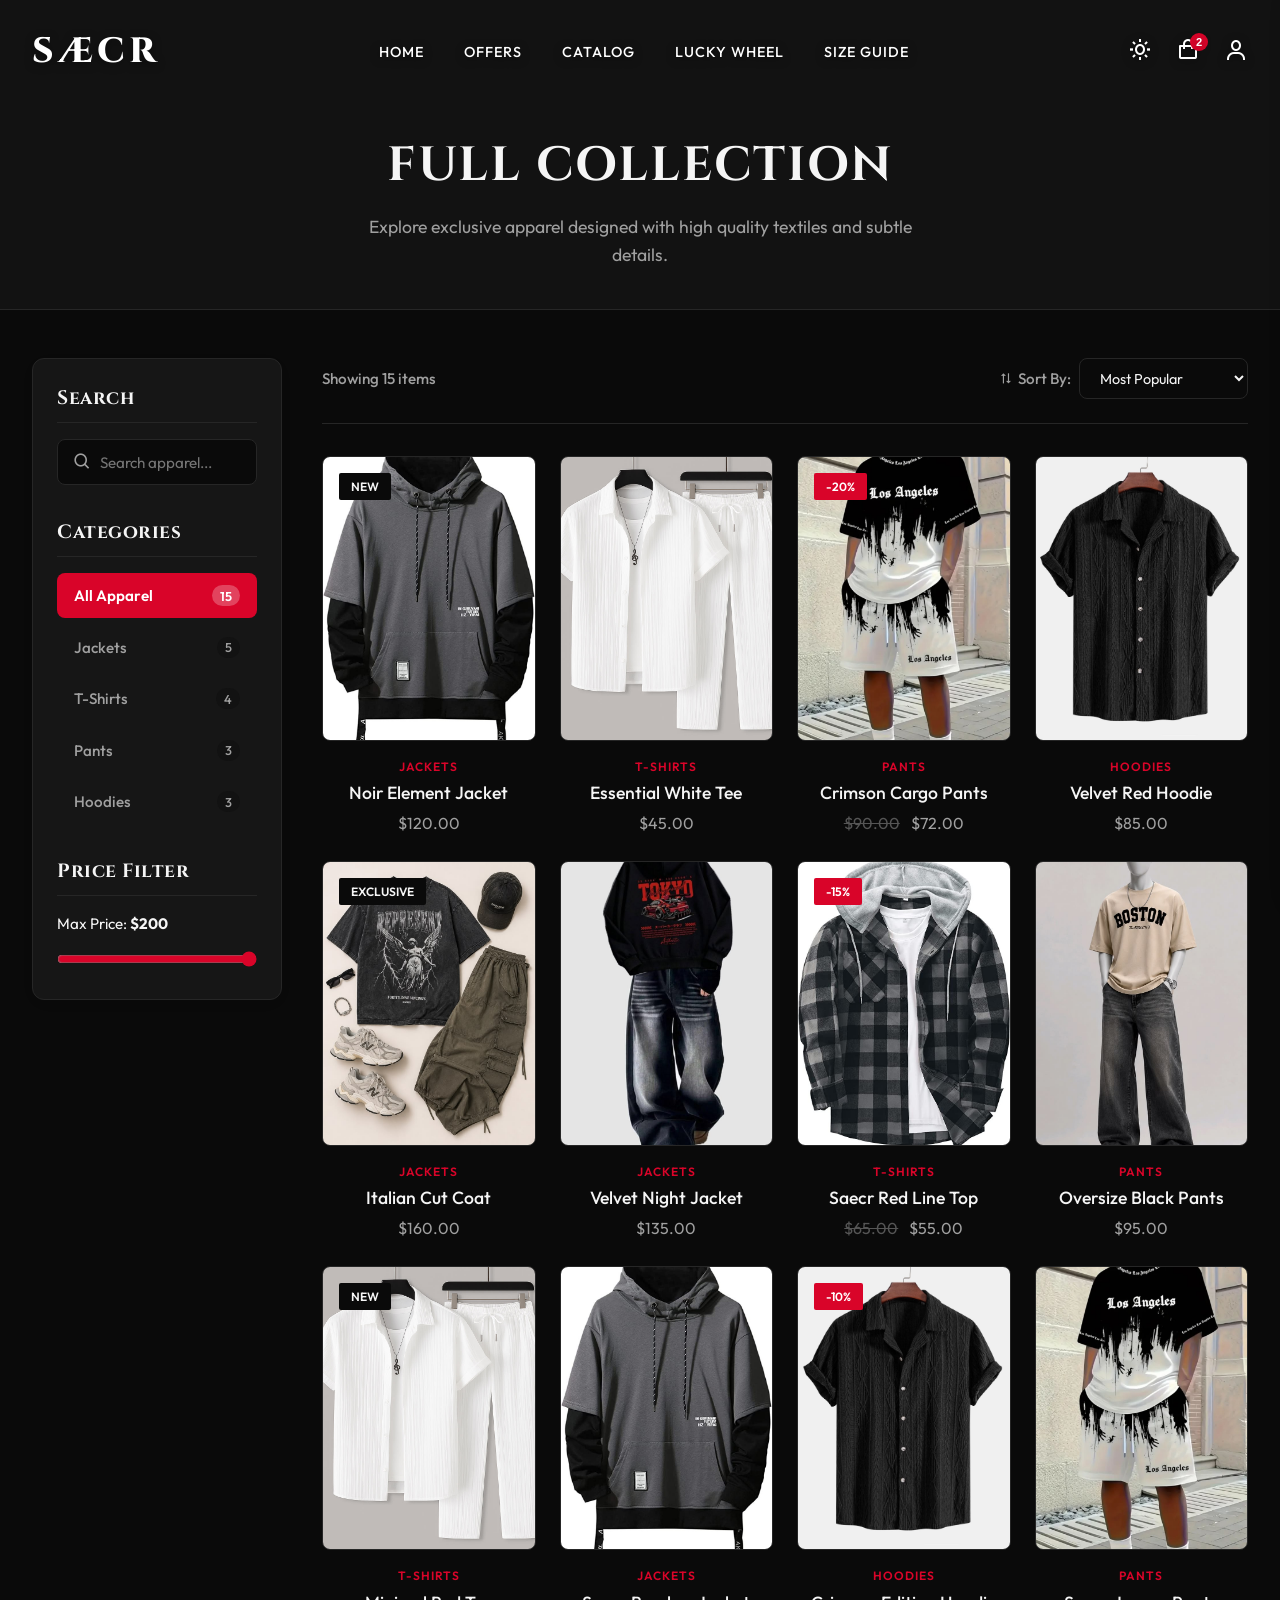
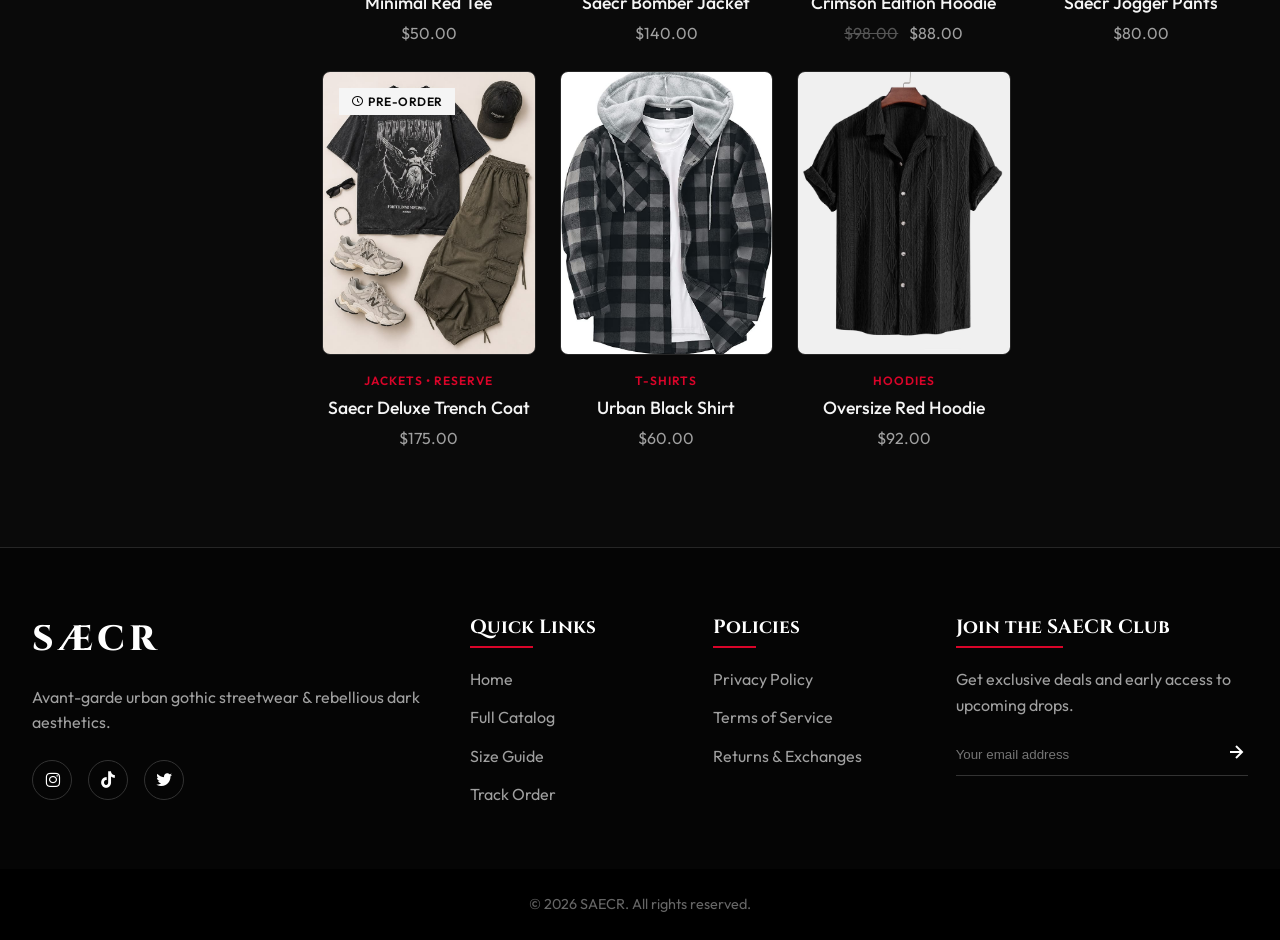
==== commit a4177c54: "Fix" ====
--- a/catalogo.html
+++ b/catalogo.html
@@ -9,18 +9,18 @@
     <link rel="preconnect" href="https://fonts.googleapis.com">
     <link rel="preconnect" href="https://fonts.gstatic.com" crossorigin>
     <link
-        href="https://fonts.googleapis.com/css2?family=Outfit:wght@300;400;500;600&family=Playfair+Display:ital,wght@0,400;0,600;1,400&display=swap"
+        href="https://fonts.googleapis.com/css2?family=Cinzel:wght@600;700;800;900&family=Outfit:wght@300;400;500;600;700;800&family=Playfair+Display:ital,wght@0,600;0,700;1,400&display=swap"
         rel="stylesheet">
     <!-- Boxicons -->
     <link href='https://unpkg.com/boxicons@2.1.4/css/boxicons.min.css' rel='stylesheet'>
     <link rel="stylesheet" href="styles.css">
 </head>
 
-<body class="light-mode">
+<body class="dark-mode">
     <!-- Navigation -->
     <nav class="navbar scrolled" id="navbar">
         <div class="nav-container">
-            <a href="index.html" class="logo">SAECR</a>
+            <a href="index.html" class="logo gothic-logo">SÆCR</a>
             <ul class="nav-links">
                 <li><a href="index.html#inicio">Home</a></li>
                 <li><a href="index.html#ofertas">Offers</a></li>
@@ -30,7 +30,7 @@
             </ul>
             <div class="nav-actions">
                 <button id="theme-toggle" class="icon-btn" aria-label="Toggle theme">
-                    <i class='bx bx-moon'></i>
+                    <i class='bx bx-sun'></i>
                 </button>
                 <button class="icon-btn cart-toggle-btn" aria-label="Cart" id="cart-toggle">
                     <i class='bx bx-shopping-bag'></i>
@@ -405,8 +405,8 @@
     <footer class="footer">
         <div class="container footer-grid">
             <div class="footer-brand">
-                <h2 class="logo">SAECR</h2>
-                <p>Redefining modern minimalism with bold aesthetics.</p>
+                <h2 class="logo gothic-logo">SÆCR</h2>
+                <p>Avant-garde urban gothic streetwear & rebellious dark aesthetics.</p>
                 <div class="social-links">
                     <a href="#"><i class='bx bxl-instagram'></i></a>
                     <a href="#"><i class='bx bxl-tiktok'></i></a>
--- a/styles.css
+++ b/styles.css
@@ -1,32 +1,49 @@
-/* Base & Variables */
+@import url('https://fonts.googleapis.com/css2?family=Cinzel:wght@600;700;800;900&family=Outfit:wght@300;400;500;600;700;800&family=Playfair+Display:ital,wght@0,600;0,700;1,400&display=swap');
+
+/* SAECR Urban Gothic / Dark Streetwear Tokens */
 :root {
     --font-primary: 'Outfit', sans-serif;
-    --font-secondary: 'Playfair Display', serif;
-
-    /* Light Mode */
+    --font-secondary: 'Cinzel', 'Playfair Display', serif;
+    --font-gothic: 'Cinzel', serif;
+
+    /* Urban Gothic Dark Theme Default */
+    --bg-color: #0a0a0a;
+    --bg-secondary: #121212;
+    --card-bg: #161616;
+    --text-color: #f5f5f5;
+    --text-muted: #a0a0a0;
+    --primary-color: #d90429;
+    --primary-hover: #ef233c;
+    --border-color: #262626;
+    --shadow-sm: 0 4px 20px rgba(0, 0, 0, 0.5);
+    --shadow-glow: 0 0 25px rgba(217, 4, 41, 0.35);
+
+    --transition-slow: all 0.5s cubic-bezier(0.25, 0.8, 0.25, 1);
+    --transition-fast: all 0.3s ease;
+}
+
+body.light-mode {
     --bg-color: #ffffff;
-    --bg-secondary: #f8f8f8;
+    --bg-secondary: #f6f6f6;
     --text-color: #0a0a0a;
     --text-muted: #666666;
     --primary-color: #d90429;
-    /* Elegant Red */
     --primary-hover: #ef233c;
     --border-color: #e0e0e0;
     --card-bg: #ffffff;
-
-    --transition-slow: all 0.5s cubic-bezier(0.25, 0.8, 0.25, 1);
-    --transition-fast: all 0.3s ease;
+    --shadow-sm: 0 4px 15px rgba(0, 0, 0, 0.06);
 }
 
 body.dark-mode {
     --bg-color: #0a0a0a;
-    --bg-secondary: #141414;
-    --text-color: #ffffff;
+    --bg-secondary: #121212;
+    --text-color: #f5f5f5;
     --text-muted: #a0a0a0;
-    --primary-color: #ef233c;
-    --primary-hover: #d90429;
-    --border-color: #333333;
-    --card-bg: #111111;
+    --primary-color: #d90429;
+    --primary-hover: #ef233c;
+    --border-color: #262626;
+    --card-bg: #161616;
+    --shadow-sm: 0 4px 20px rgba(0, 0, 0, 0.5);
 }
 
 * {
@@ -116,8 +133,26 @@
 .section-title {
     font-family: var(--font-secondary);
     font-size: 2.5rem;
-    font-weight: 600;
-    letter-spacing: -0.02em;
+    font-weight: 700;
+    letter-spacing: 2px;
+    text-transform: uppercase;
+}
+
+.gothic-logo {
+    font-family: var(--font-gothic) !important;
+    font-size: 2.2rem !important;
+    font-weight: 800 !important;
+    letter-spacing: 4px !important;
+    text-transform: uppercase;
+}
+
+.gothic-title {
+    font-family: var(--font-gothic) !important;
+    font-size: 6.5rem !important;
+    font-weight: 900 !important;
+    letter-spacing: 8px !important;
+    color: #ffffff;
+    text-shadow: 0 0 40px rgba(0, 0, 0, 0.9), 0 0 20px rgba(217, 4, 41, 0.5) !important;
 }
 
 .section-subtitle {
@@ -142,24 +177,26 @@
 .btn {
     display: inline-block;
     padding: 1rem 2rem;
-    font-size: 1rem;
-    font-weight: 500;
+    font-size: 0.95rem;
+    font-weight: 700;
     text-transform: uppercase;
-    letter-spacing: 1px;
+    letter-spacing: 2px;
     border: none;
     cursor: pointer;
     transition: var(--transition-fast);
+    border-radius: 4px;
 }
 
 .btn-primary {
     background-color: var(--primary-color);
     color: #ffffff;
+    box-shadow: 0 4px 15px rgba(217, 4, 41, 0.3);
 }
 
 .btn-primary:hover {
     background-color: var(--primary-hover);
     transform: translateY(-2px);
-    box-shadow: 0 10px 20px rgba(217, 4, 41, 0.2);
+    box-shadow: 0 10px 25px rgba(217, 4, 41, 0.5);
 }
 
 .icon-btn {
@@ -188,17 +225,16 @@
 }
 
 .navbar.scrolled {
-    background: rgba(var(--bg-color), 0.9);
-    backdrop-filter: blur(10px);
-    -webkit-backdrop-filter: blur(10px);
+    background: rgba(10, 10, 10, 0.9);
+    backdrop-filter: blur(12px);
+    -webkit-backdrop-filter: blur(12px);
     padding: 1rem 0;
-    background-color: var(--bg-color);
-    /* Fallback */
-    box-shadow: 0 2px 10px rgba(0, 0, 0, 0.05);
+    border-bottom: 1px solid var(--border-color);
+    box-shadow: 0 4px 20px rgba(0, 0, 0, 0.6);
 }
 
 body.dark-mode .navbar.scrolled {
-    box-shadow: 0 2px 10px rgba(0, 0, 0, 0.5);
+    box-shadow: 0 4px 20px rgba(0, 0, 0, 0.6);
 }
 
 .nav-container {
@@ -213,8 +249,8 @@
 .logo {
     font-family: var(--font-secondary);
     font-size: 2rem;
-    font-weight: 600;
-    letter-spacing: 2px;
+    font-weight: 700;
+    letter-spacing: 3px;
 }
 
 .nav-links {
@@ -311,8 +347,8 @@
 /* Hero Header / Brand Banner */
 .hero-section {
     position: relative;
-    height: 85vh;
-    min-height: 550px;
+    height: 88vh;
+    min-height: 580px;
     overflow: hidden;
     background-size: cover;
     background-position: center;
@@ -324,7 +360,7 @@
 .hero-overlay {
     position: absolute;
     inset: 0;
-    background: linear-gradient(180deg, rgba(0, 0, 0, 0.4) 0%, rgba(0, 0, 0, 0.7) 100%);
+    background: radial-gradient(circle at center, rgba(10, 10, 10, 0.5) 0%, rgba(10, 10, 10, 0.7) 100%), linear-gradient(180deg, rgba(10, 10, 10, 0.5) 0%, rgba(10, 10, 10, 0.7) 100%);
 }
 
 .hero-content {
@@ -337,17 +373,20 @@
 }
 
 .hero-badge {
-    display: inline-block;
-    padding: 0.4rem 1.2rem;
+    display: inline-flex;
+    align-items: center;
+    gap: 0.5rem;
+    padding: 0.45rem 1.4rem;
     font-size: 0.85rem;
-    font-weight: 600;
-    letter-spacing: 2px;
-    background: rgba(255, 255, 255, 0.15);
+    font-weight: 700;
+    letter-spacing: 3px;
+    background: rgba(217, 4, 41, 0.15);
     backdrop-filter: blur(8px);
-    border: 1px solid rgba(255, 255, 255, 0.3);
+    border: 1px solid var(--primary-color);
     border-radius: 30px;
     margin-bottom: 1.5rem;
     color: #ffffff;
+    box-shadow: 0 0 15px rgba(217, 4, 41, 0.3);
 }
 
 .hero-title {
@@ -924,7 +963,14 @@
     overflow: hidden;
     background-color: var(--bg-secondary);
     margin-bottom: 1rem;
-    border-radius: 4px;
+    border-radius: 8px;
+    border: 1px solid var(--border-color);
+    transition: var(--transition-fast);
+}
+
+.product-card:hover .product-image-wrapper {
+    border-color: var(--primary-color);
+    box-shadow: 0 0 20px rgba(217, 4, 41, 0.25);
 }
 
 .product-img {
@@ -1212,9 +1258,17 @@
 
 /* Footer */
 .footer {
-    background: #0a0a0a;
+    background: #050505;
     color: #ffffff;
     padding: 4rem 0 0 0;
+    border-top: 1px solid var(--border-color);
+}
+
+.footer .logo {
+    font-family: var(--font-gothic);
+    font-size: 2.2rem;
+    letter-spacing: 4px;
+    font-weight: 800;
 }
 
 .footer-grid {
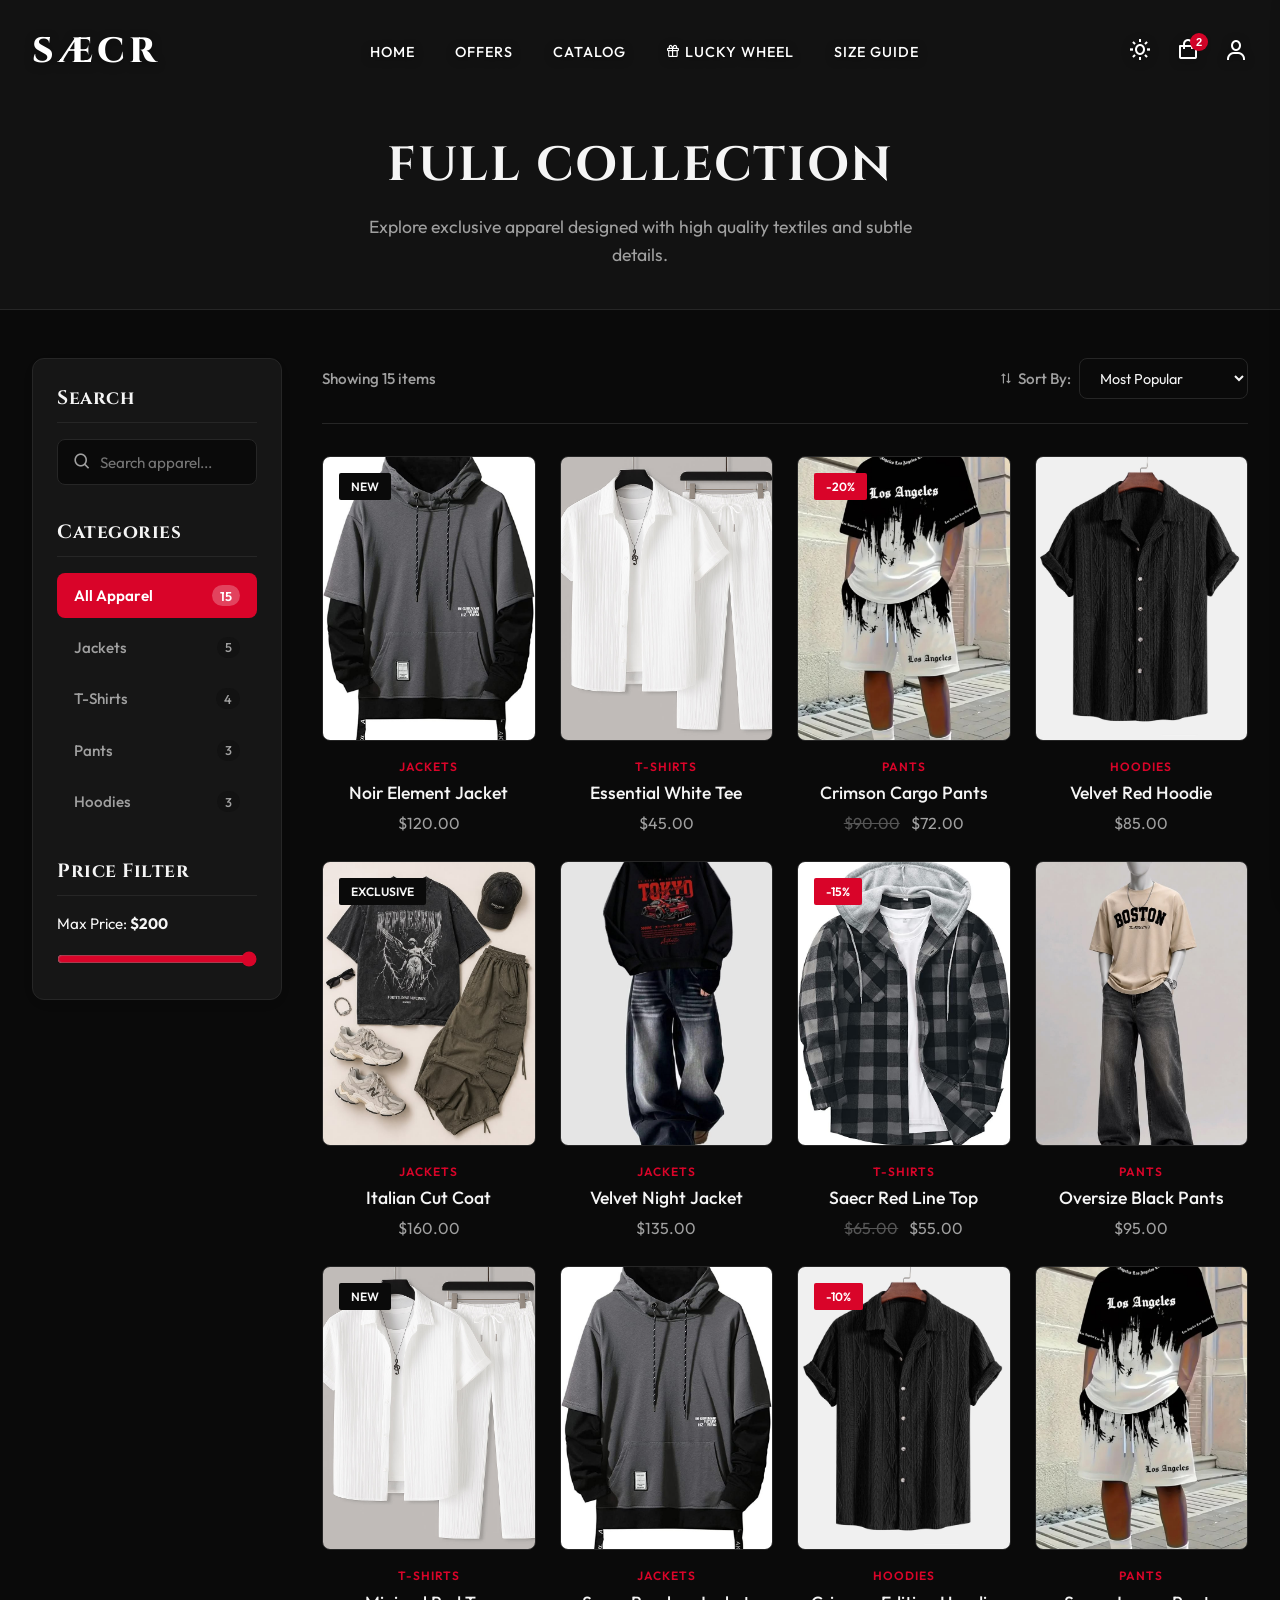
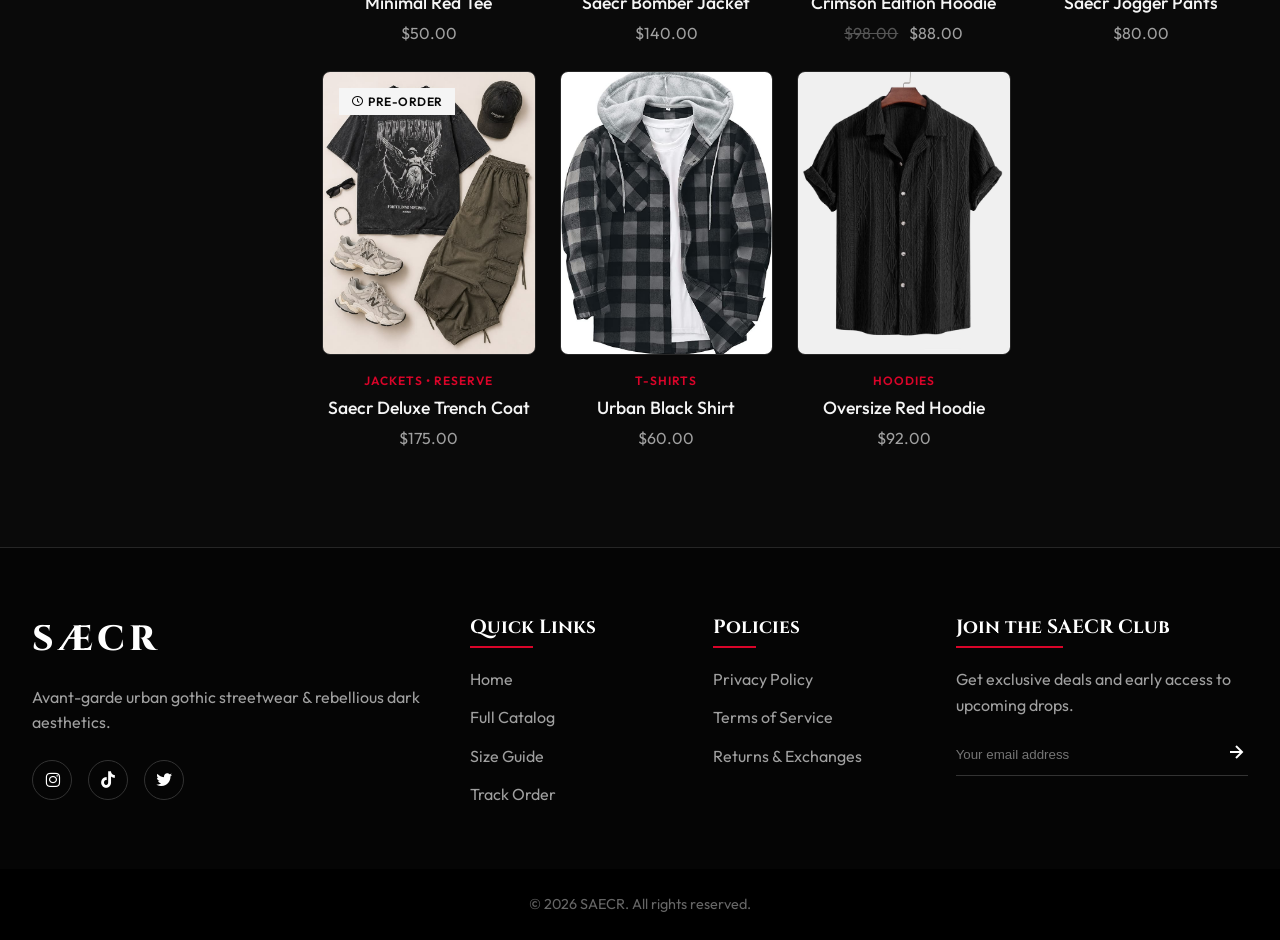
==== commit cfa51d08: "Update ruleta" ====
--- a/catalogo.html
+++ b/catalogo.html
@@ -25,7 +25,7 @@
                 <li><a href="index.html#inicio">Home</a></li>
                 <li><a href="index.html#ofertas">Offers</a></li>
                 <li><a href="catalogo.html" class="active">Catalog</a></li>
-                <li><a href="ruleta.html">Lucky Wheel</a></li>
+                <li><a href="ruleta.html"><i class='bx bx-gift'></i> Lucky Wheel</a></li>
                 <li><a href="tallas.html">Size Guide</a></li>
             </ul>
             <div class="nav-actions">
@@ -51,7 +51,8 @@
         <ul class="mobile-links">
             <li><a href="index.html#inicio">Home</a></li>
             <li><a href="index.html#ofertas">Offers</a></li>
-            <li><a href="catalogo.html">Catalog</a></li>
+            <li><a href="catalogo.html" class="active">Catalog</a></li>
+            <li><a href="ruleta.html"><i class='bx bx-gift'></i> Lucky Wheel</a></li>
             <li><a href="tallas.html">Size Guide</a></li>
         </ul>
     </div>
--- a/styles.css
+++ b/styles.css
@@ -3982,15 +3982,19 @@
 
 .wheel-pointer {
     position: absolute;
-    top: -20px;
+    top: -26px;
     left: 50%;
     transform: translateX(-50%);
-    z-index: 20;
-    width: 36px;
-    height: 44px;
-    background: linear-gradient(180deg, #ffd700 0%, #d4af37 70%, #b8860b 100%);
-    clip-path: polygon(50% 100%, 0 0, 100% 0);
-    filter: drop-shadow(0 6px 10px rgba(0, 0, 0, 0.6));
+    z-index: 35;
+    width: 34px;
+    height: 64px;
+    background: linear-gradient(180deg, #111111 0%, #d90429 20%, #ef233c 70%, #900018 100%);
+    clip-path: polygon(
+        35% 0%, 65% 0%, 65% 18%, 95% 18%, 95% 26%, 65% 26%,
+        65% 32%, 85% 32%, 50% 100%, 15% 32%, 35% 32%, 35% 26%,
+        5% 26%, 5% 18%, 35% 18%
+    );
+    filter: drop-shadow(0 6px 12px rgba(0, 0, 0, 0.9)) drop-shadow(0 0 14px rgba(217, 4, 41, 0.8));
     transform-origin: 50% 0%;
     transition: transform 0.08s ease;
 }
@@ -4001,15 +4005,16 @@
     top: 4px;
     left: 50%;
     transform: translateX(-50%);
-    width: 12px;
-    height: 12px;
-    border-radius: 50%;
-    background: var(--primary-color);
-    box-shadow: 0 0 8px #ff4d6d;
+    width: 3px;
+    height: 22px;
+    background: #ffffff;
+    box-shadow: 0 0 8px #ffffff;
+    border-radius: 2px;
+    opacity: 0.85;
 }
 
 .wheel-pointer.tick {
-    transform: translateX(-50%) rotate(-14deg) scale(1.1);
+    transform: translateX(-50%) rotate(-14deg) scale(1.15);
 }
 
 .wheel-canvas {
@@ -4032,9 +4037,9 @@
     background: radial-gradient(circle, #1a1a1a 0%, #0a0a0a 100%) !important;
     color: #ffffff !important;
     border: 3px solid var(--primary-color) !important;
-    font-weight: 800 !important;
-    font-size: 1rem !important;
-    font-family: var(--font-primary) !important;
+    font-weight: 900 !important;
+    font-size: 1.05rem !important;
+    font-family: var(--font-gothic), sans-serif !important;
     letter-spacing: 2px !important;
     text-transform: uppercase !important;
     cursor: pointer !important;
